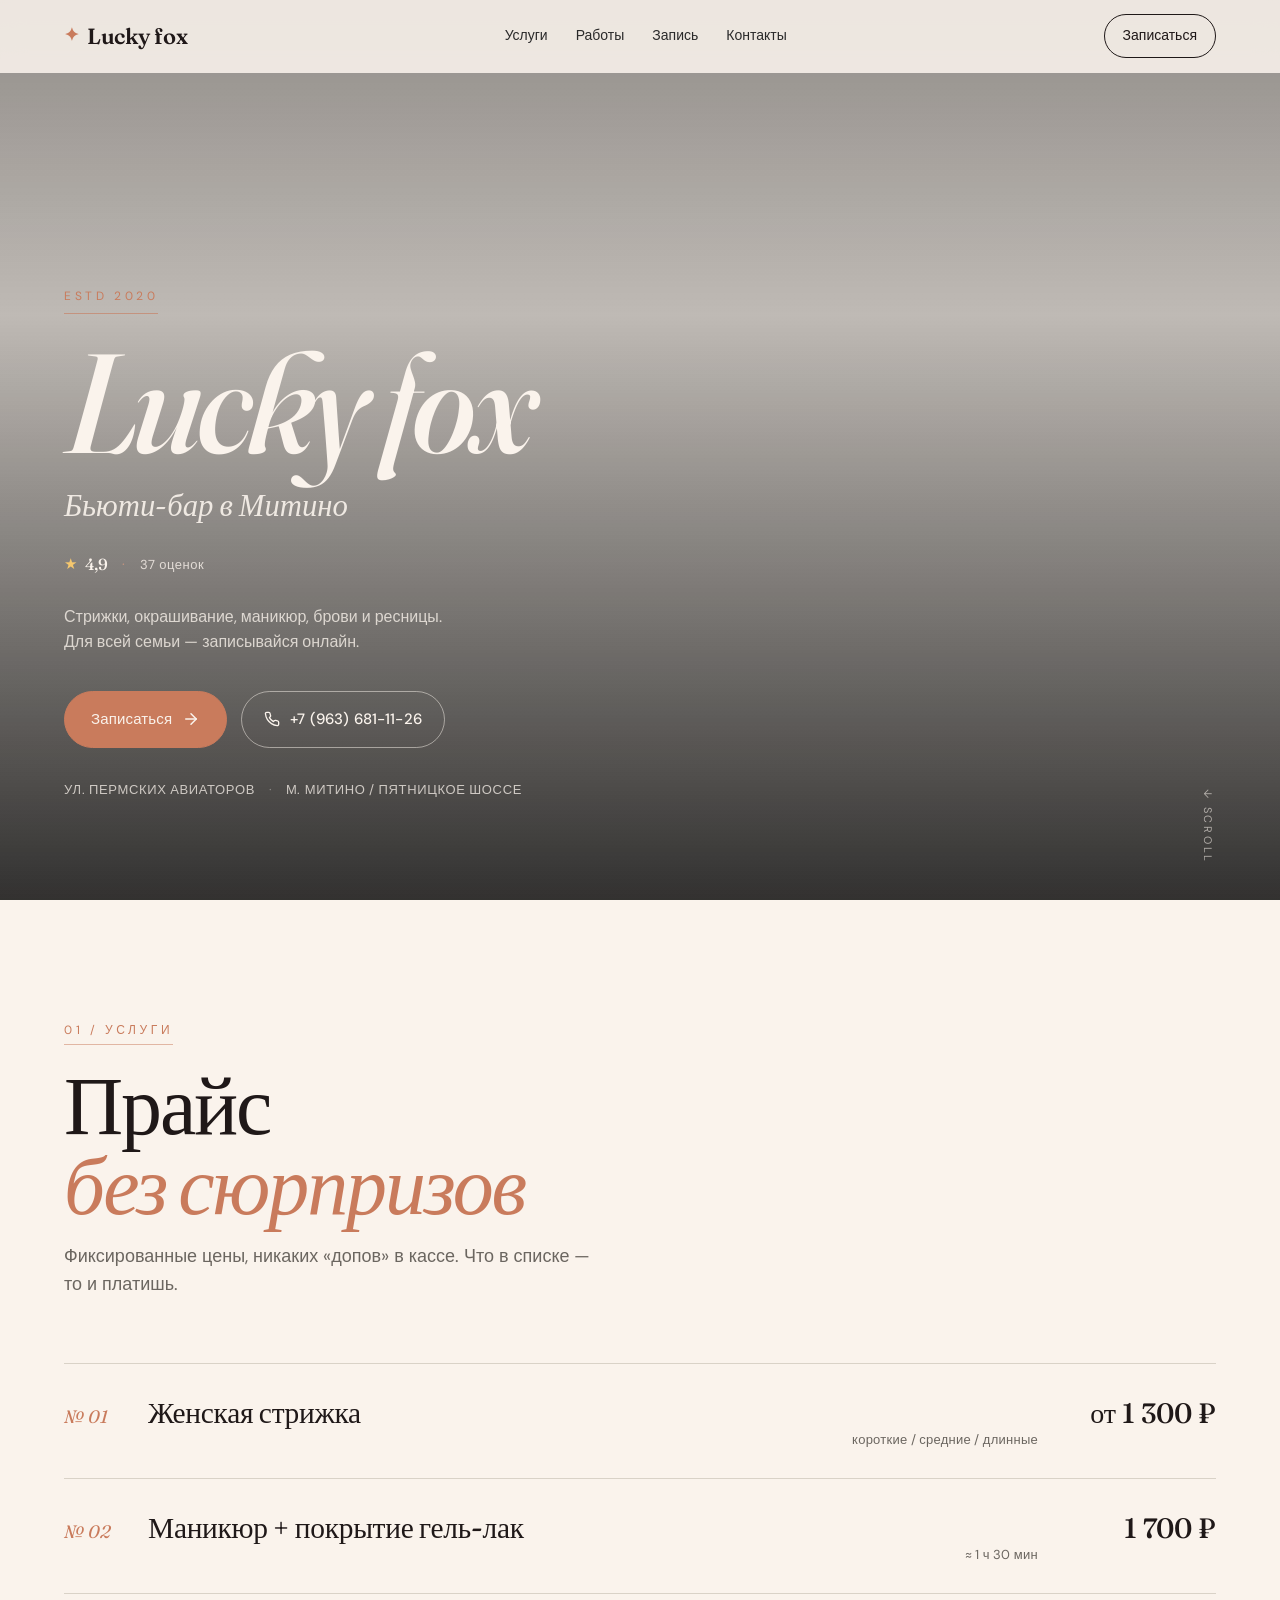
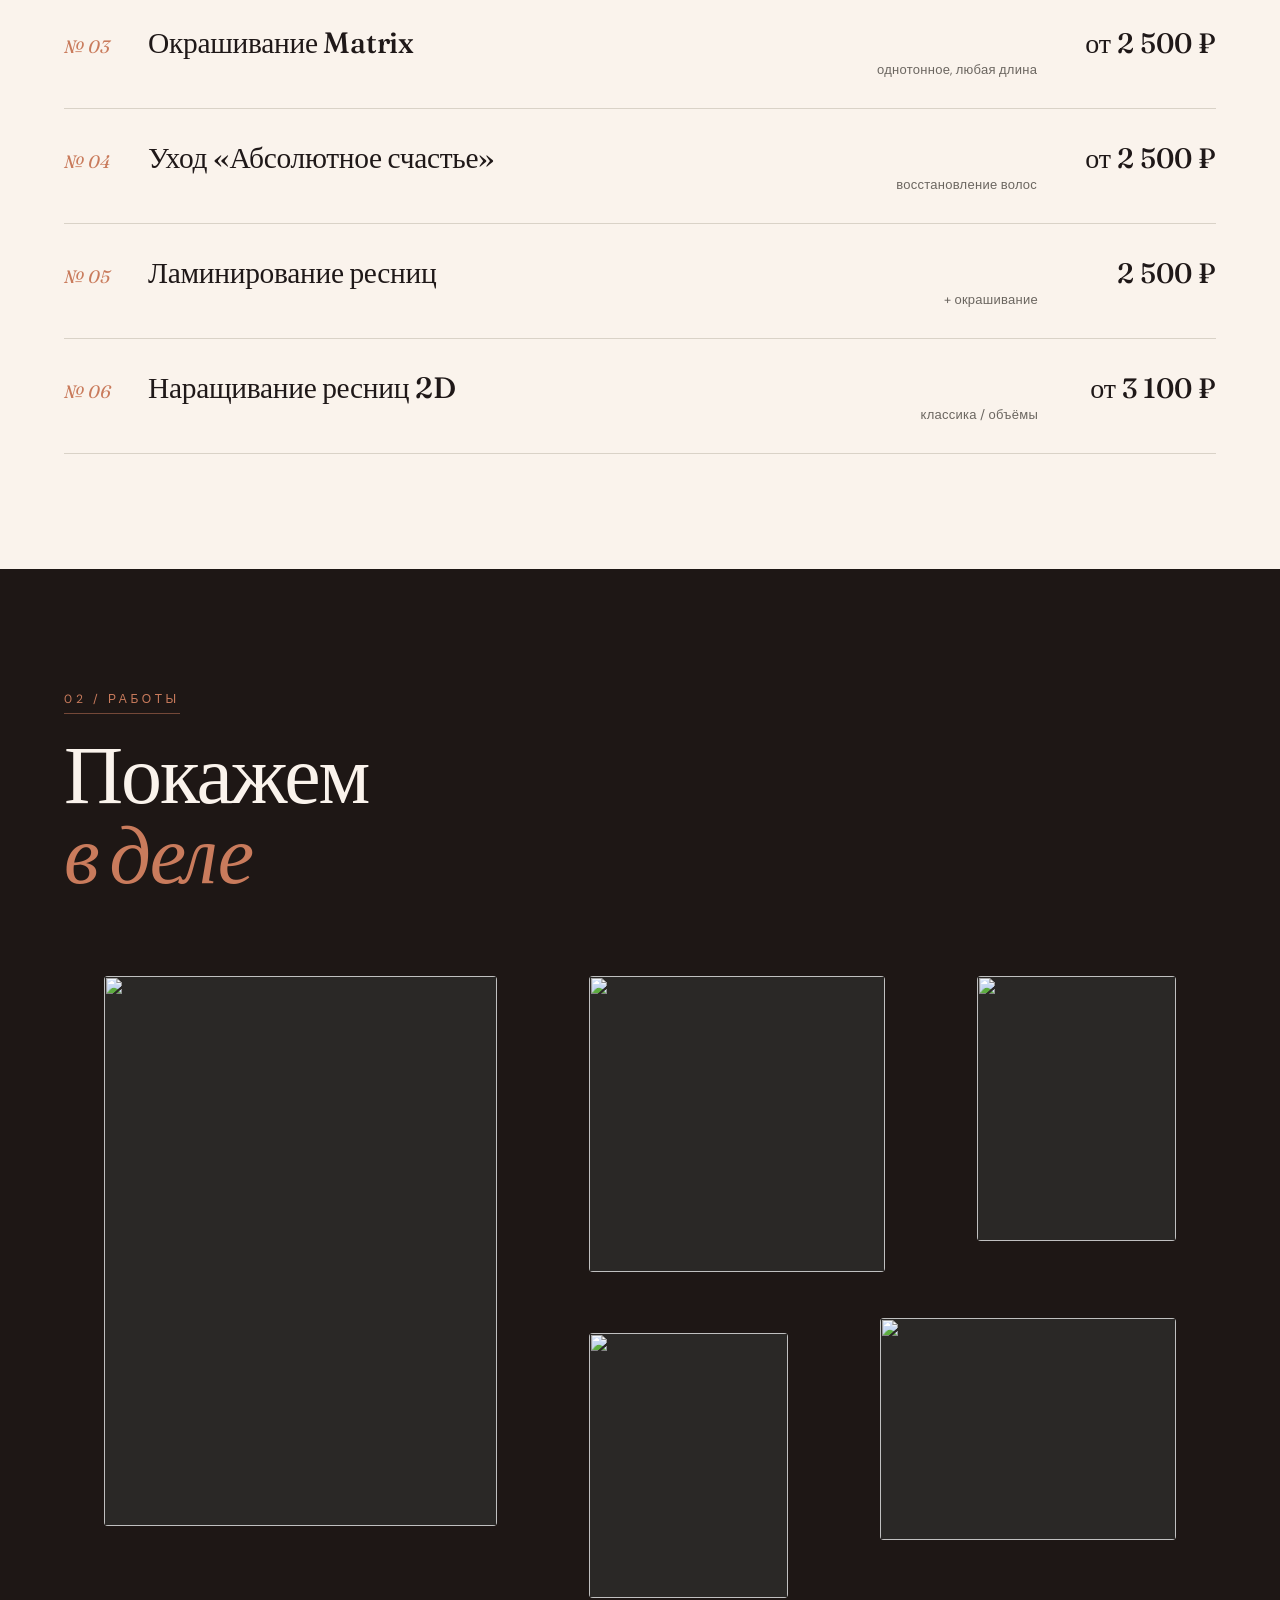
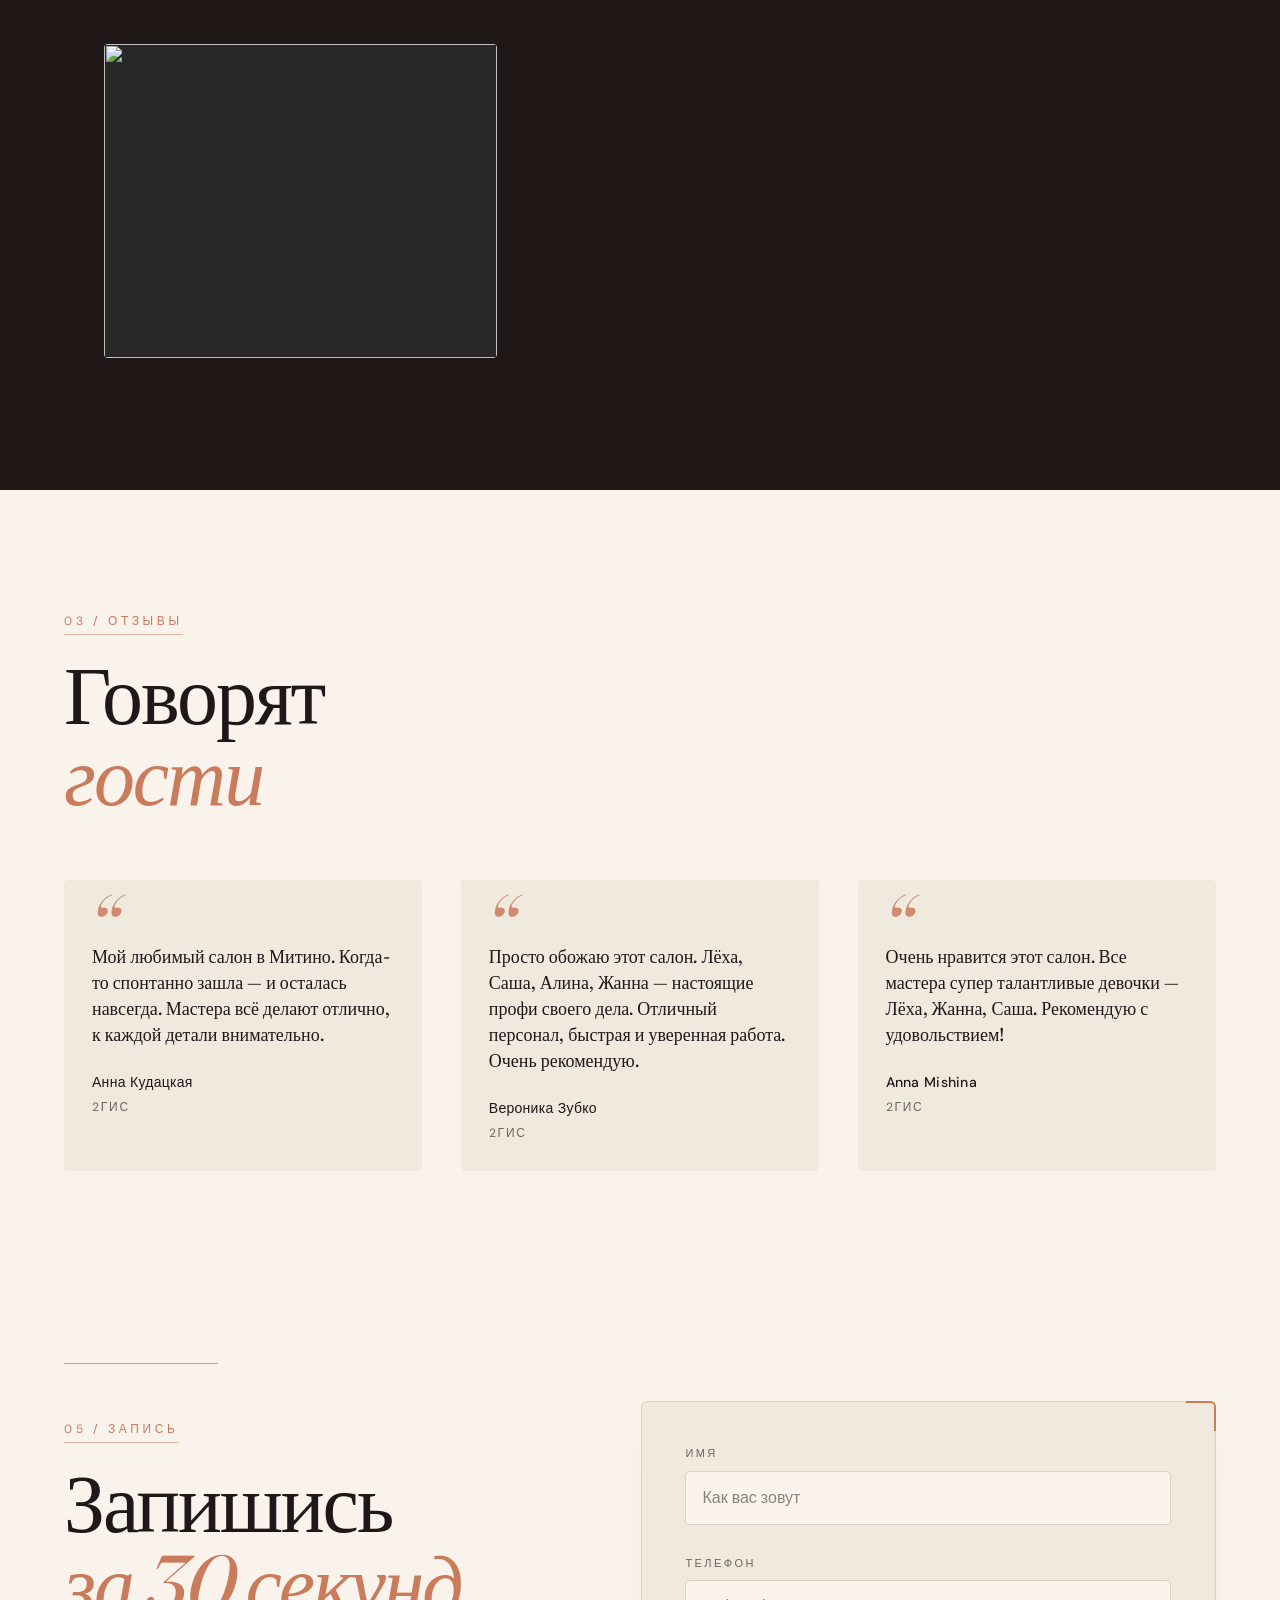
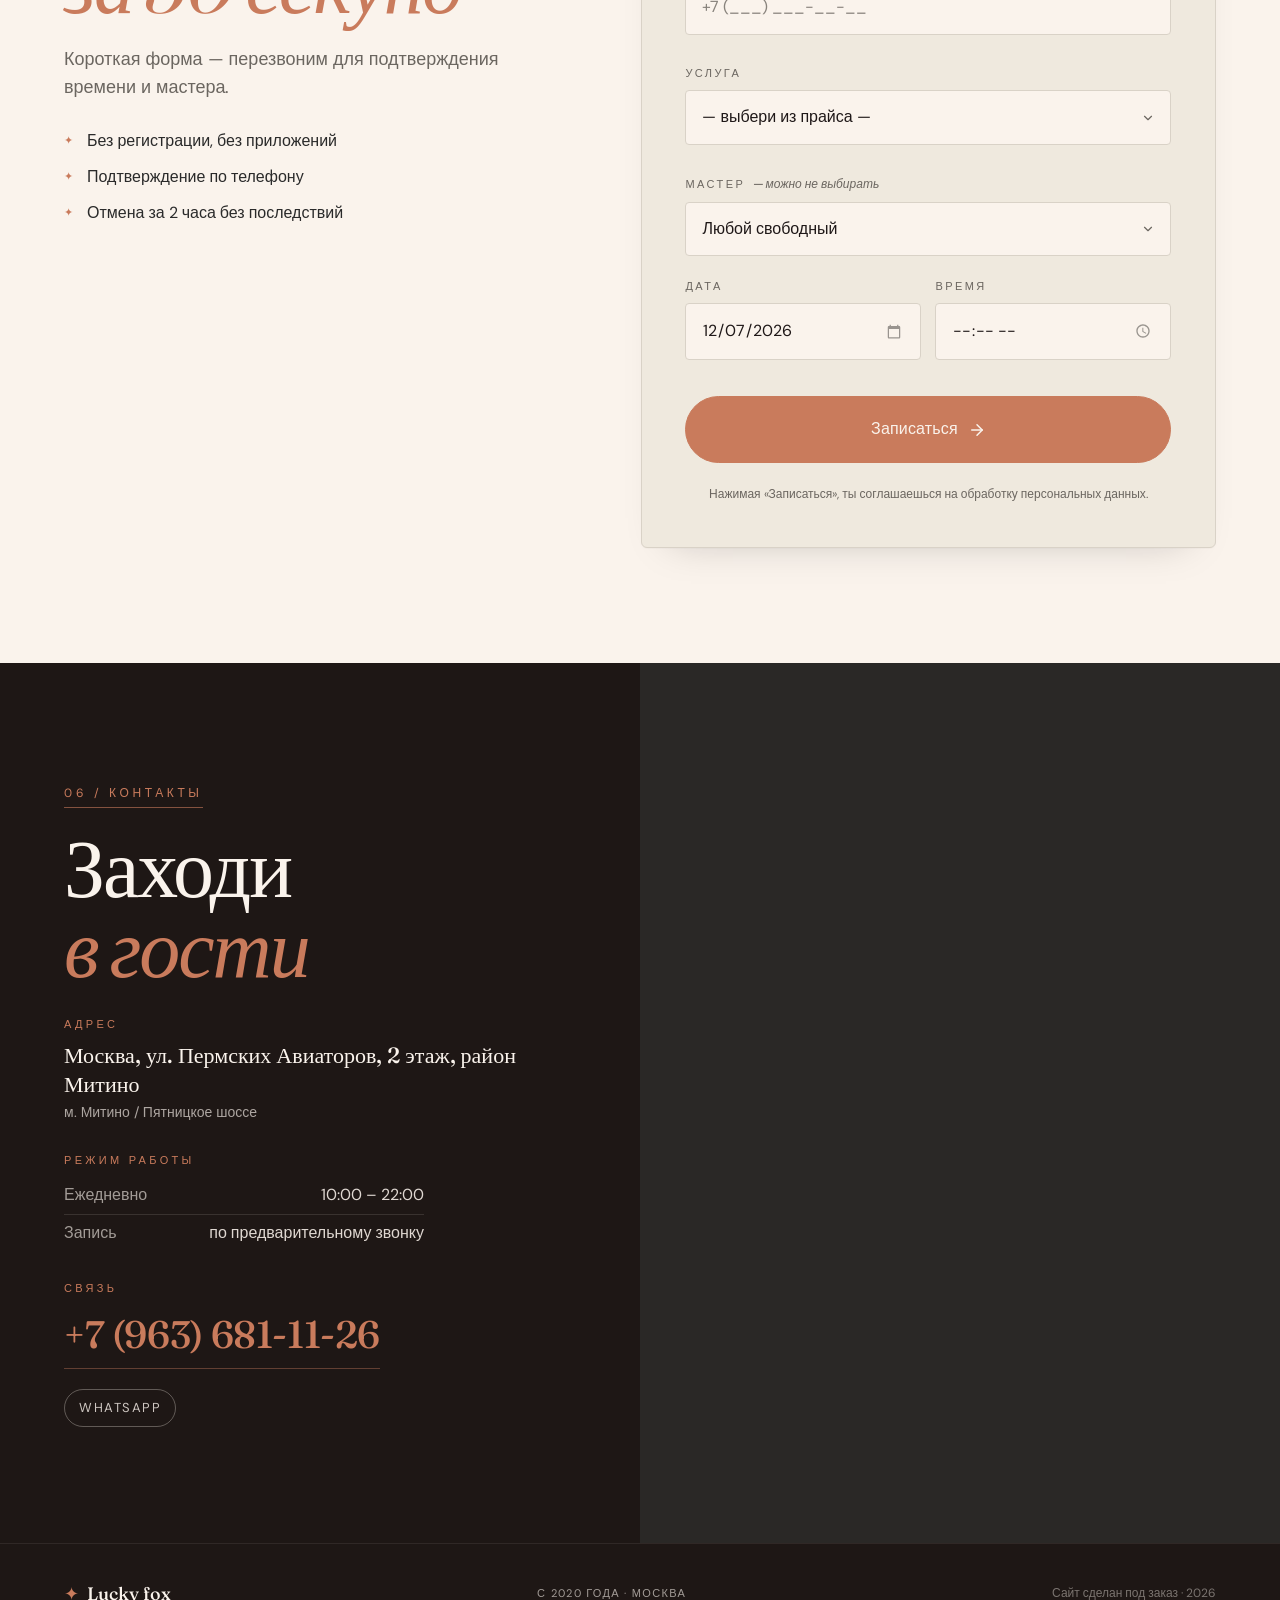
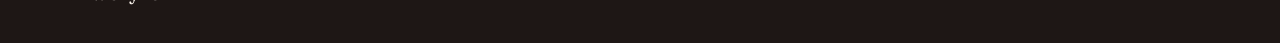
==== index.html @ ecc1c4a0 "Lucky fox: initial landing" ====
<!DOCTYPE html>
<html lang="ru">
<head>
  <meta charset="UTF-8" />
  <meta name="viewport" content="width=device-width, initial-scale=1, viewport-fit=cover" />
  <title data-bind="title">Барбершоп</title>
  <meta name="description" content="" data-bind="meta_description" />

  <link rel="preconnect" href="https://fonts.googleapis.com" />
  <link rel="preconnect" href="https://fonts.gstatic.com" crossorigin />
  <link
    href="https://fonts.googleapis.com/css2?family=Fraunces:opsz,wght@9..144,400;9..144,500;9..144,600;9..144,700&family=DM+Sans:opsz,wght@9..40,400;9..40,500;9..40,600&display=swap"
    rel="stylesheet"
  />
  <link rel="stylesheet" href="style.css" />
</head>
<body>
  <!-- Шапка (мини, прилипает к верху) -->
  <header class="topbar" id="topbar">
    <a class="topbar__brand" href="#top">
      <span class="topbar__mark">✦</span>
      <span data-bind="name">—</span>
    </a>
    <nav class="topbar__nav">
      <a href="#services">Услуги</a>
      <a href="#gallery">Работы</a>
      <a href="#masters">Мастера</a>
      <a href="#booking">Запись</a>
      <a href="#contacts">Контакты</a>
    </nav>
    <a class="topbar__cta" href="#booking">Записаться</a>
  </header>

  <!-- HERO -->
  <section class="hero" id="top">
    <div class="hero__media" data-bind-style="backgroundImage:hero_image_css"></div>
    <div class="hero__veil"></div>
    <div class="hero__inner">
      <div class="hero__est">
        ESTD <span data-bind="est_year">—</span>
      </div>
      <h1 class="hero__title">
        <span class="hero__title-name" data-bind="name">—</span>
      </h1>
      <p class="hero__tagline" data-bind="tagline">—</p>
      <div class="hero__trust" id="hero-trust"><!-- наполняется из config.trust --></div>
      <p class="hero__offer" data-bind="offer">—</p>
      <div class="hero__cta-row">
        <a class="btn btn--solid btn--with-arrow" href="#booking">
          <span>Записаться</span>
          <svg class="btn__arrow" viewBox="0 0 24 24" width="18" height="18" fill="none" stroke="currentColor" stroke-width="2" stroke-linecap="round" stroke-linejoin="round" aria-hidden="true"><line x1="5" y1="12" x2="19" y2="12"/><polyline points="12 5 19 12 12 19"/></svg>
        </a>
        <a class="btn btn--ghost btn--with-icon" data-bind-attr="href:phone_tel">
          <svg viewBox="0 0 24 24" width="16" height="16" fill="none" stroke="currentColor" stroke-width="2" stroke-linecap="round" stroke-linejoin="round" aria-hidden="true"><path d="M22 16.92v3a2 2 0 0 1-2.18 2 19.79 19.79 0 0 1-8.63-3.07 19.5 19.5 0 0 1-6-6 19.79 19.79 0 0 1-3.07-8.67A2 2 0 0 1 4.11 2h3a2 2 0 0 1 2 1.72 12.84 12.84 0 0 0 .7 2.81 2 2 0 0 1-.45 2.11L8.09 9.91a16 16 0 0 0 6 6l1.27-1.27a2 2 0 0 1 2.11-.45 12.84 12.84 0 0 0 2.81.7A2 2 0 0 1 22 16.92z"/></svg>
          <span data-bind="phone">—</span>
        </a>
      </div>
      <div class="hero__address">
        <span data-bind="address_short">—</span>
        <span class="dot">·</span>
        <span data-bind="metro">—</span>
      </div>
    </div>
    <div class="hero__scroll">↓ scroll</div>
  </section>

  <!-- УСЛУГИ -->
  <section class="section section--paper" id="services">
    <div class="section__head">
      <span class="eyebrow">01 / Услуги</span>
      <h2 class="section__title">Прайс<br /><em>без сюрпризов</em></h2>
      <p class="section__lede">
        Фиксированные цены, никаких «допов» в кассе. Что в списке — то и платишь.
      </p>
    </div>
    <ol class="services" id="services-list">
      <!-- наполняется из config.services -->
    </ol>
  </section>

  <!-- ГАЛЕРЕЯ -->
  <section class="section section--dark" id="gallery">
    <div class="section__head section__head--inverse">
      <span class="eyebrow">02 / Работы</span>
      <h2 class="section__title">Покажем<br /><em>в деле</em></h2>
    </div>
    <div class="gallery" id="gallery-grid">
      <!-- наполняется из config.gallery -->
    </div>
  </section>

  <!-- ОТЗЫВЫ -->
  <section class="section section--paper" id="reviews">
    <div class="section__head">
      <span class="eyebrow">03 / Отзывы</span>
      <h2 class="section__title">Говорят<br /><em>гости</em></h2>
    </div>
    <div class="reviews" id="reviews-list">
      <!-- наполняется из config.reviews -->
    </div>
  </section>

  <!-- МАСТЕРА -->
  <section class="section section--paper" id="masters" data-section="masters">
    <div class="section__head">
      <span class="eyebrow">04 / Команда</span>
      <h2 class="section__title">Те, кто<br /><em>работает с тобой</em></h2>
    </div>
    <div class="masters" id="masters-list">
      <!-- наполняется из config.masters -->
    </div>
  </section>

  <!-- ЗАПИСЬ -->
  <section class="section section--paper section--booking" id="booking">
    <div class="booking">
      <div class="booking__head">
        <span class="eyebrow">05 / Запись</span>
        <h2 class="section__title">Запишись<br /><em>за 30 секунд</em></h2>
        <p class="section__lede">
          Короткая форма — перезвоним для подтверждения времени и мастера.
        </p>
        <ul class="booking__points">
          <li><span class="booking__bullet">✦</span> Без регистрации, без приложений</li>
          <li><span class="booking__bullet">✦</span> Подтверждение по телефону</li>
          <li><span class="booking__bullet">✦</span> Отмена за 2 часа без последствий</li>
        </ul>
      </div>

      <form class="booking__form" id="booking-form" novalidate>
        <div class="field">
          <label class="field__label" for="b-name">Имя</label>
          <input class="field__input" id="b-name" name="name" type="text" required minlength="2" autocomplete="given-name" placeholder="Как вас зовут" />
          <div class="field__error" data-error-for="name"></div>
        </div>

        <div class="field">
          <label class="field__label" for="b-phone">Телефон</label>
          <input class="field__input" id="b-phone" name="phone" type="tel" required inputmode="tel" autocomplete="tel" placeholder="+7 (___) ___-__-__" />
          <div class="field__error" data-error-for="phone"></div>
        </div>

        <div class="field">
          <label class="field__label" for="b-service">Услуга</label>
          <div class="field__select-wrap">
            <select class="field__input field__select" id="b-service" name="service" required>
              <option value="">— выбери из прайса —</option>
            </select>
            <svg class="field__select-caret" viewBox="0 0 24 24" width="14" height="14" fill="none" stroke="currentColor" stroke-width="2" stroke-linecap="round" stroke-linejoin="round" aria-hidden="true"><polyline points="6 9 12 15 18 9"/></svg>
          </div>
          <div class="field__error" data-error-for="service"></div>
        </div>

        <div class="field">
          <label class="field__label" for="b-master">
            Мастер <span class="field__opt">— можно не выбирать</span>
          </label>
          <div class="field__select-wrap">
            <select class="field__input field__select" id="b-master" name="master">
              <option value="">Любой свободный</option>
            </select>
            <svg class="field__select-caret" viewBox="0 0 24 24" width="14" height="14" fill="none" stroke="currentColor" stroke-width="2" stroke-linecap="round" stroke-linejoin="round" aria-hidden="true"><polyline points="6 9 12 15 18 9"/></svg>
          </div>
        </div>

        <div class="field-row">
          <div class="field">
            <label class="field__label" for="b-date">Дата</label>
            <input class="field__input" id="b-date" name="date" type="date" required />
            <div class="field__error" data-error-for="date"></div>
          </div>
          <div class="field">
            <label class="field__label" for="b-time">Время</label>
            <input class="field__input" id="b-time" name="time" type="time" required step="900" />
            <div class="field__error" data-error-for="time"></div>
          </div>
        </div>

        <button class="btn btn--solid btn--book btn--with-arrow" type="submit" id="booking-submit">
          <span class="btn__label">Записаться</span>
          <svg class="btn__arrow" viewBox="0 0 24 24" width="18" height="18" fill="none" stroke="currentColor" stroke-width="2" stroke-linecap="round" stroke-linejoin="round" aria-hidden="true"><line x1="5" y1="12" x2="19" y2="12"/><polyline points="12 5 19 12 12 19"/></svg>
          <svg class="btn__spinner" viewBox="0 0 24 24" width="20" height="20" fill="none" stroke="currentColor" stroke-width="2" stroke-linecap="round" aria-hidden="true"><circle cx="12" cy="12" r="9" stroke-opacity=".25"/><path d="M21 12a9 9 0 0 0-9-9"/></svg>
        </button>

        <p class="booking__legal">
          Нажимая «Записаться», ты соглашаешься на обработку персональных данных.
        </p>
      </form>

      <!-- Success state — показывается вместо формы после успешной отправки -->
      <div class="booking__success" id="booking-success" hidden>
        <span class="booking__success-mark">✦</span>
        <h3 class="booking__success-title">Заявка<br /><em>принята</em></h3>
        <p class="booking__success-lede">
          Мы свяжемся с тобой в течение часа, чтобы подтвердить время и мастера.
        </p>
        <div class="booking__success-actions">
          <a class="btn btn--ghost-dark btn--with-icon" data-bind-attr="href:phone_tel">
            <svg viewBox="0 0 24 24" width="16" height="16" fill="none" stroke="currentColor" stroke-width="2" stroke-linecap="round" stroke-linejoin="round" aria-hidden="true"><path d="M22 16.92v3a2 2 0 0 1-2.18 2 19.79 19.79 0 0 1-8.63-3.07 19.5 19.5 0 0 1-6-6 19.79 19.79 0 0 1-3.07-8.67A2 2 0 0 1 4.11 2h3a2 2 0 0 1 2 1.72 12.84 12.84 0 0 0 .7 2.81 2 2 0 0 1-.45 2.11L8.09 9.91a16 16 0 0 0 6 6l1.27-1.27a2 2 0 0 1 2.11-.45 12.84 12.84 0 0 0 2.81.7A2 2 0 0 1 22 16.92z"/></svg>
            <span>Позвонить сейчас</span>
          </a>
          <button class="booking__again" id="booking-again" type="button">или записаться ещё раз</button>
        </div>
      </div>
    </div>
  </section>

  <!-- КОНТАКТЫ -->
  <section class="section section--dark section--contacts" id="contacts">
    <div class="contacts">
      <div class="contacts__col contacts__col--info">
        <span class="eyebrow eyebrow--inverse">06 / Контакты</span>
        <h2 class="section__title section__title--inverse">
          Заходи<br /><em>в гости</em>
        </h2>

        <div class="contacts__block">
          <div class="contacts__label">Адрес</div>
          <div class="contacts__value" data-bind="address">—</div>
          <div class="contacts__sub" data-bind="metro">—</div>
        </div>

        <div class="contacts__block">
          <div class="contacts__label">Режим работы</div>
          <ul class="hours" id="hours-list">
            <!-- наполняется из config.hours -->
          </ul>
        </div>

        <div class="contacts__block">
          <div class="contacts__label">Связь</div>
          <a class="contacts__phone" data-bind-attr="href:phone_tel">
            <span data-bind="phone">—</span>
          </a>
          <div class="contacts__socials" id="contacts-socials">
            <!-- наполняется из config.* -->
          </div>
        </div>
      </div>

      <div class="contacts__col contacts__col--map">
        <div class="map" id="map">
          <!-- iframe вставляется через script.js, если задан config.map_embed_src -->
        </div>
      </div>
    </div>
  </section>

  <!-- ФУТЕР -->
  <footer class="footer">
    <div class="footer__brand">
      <span class="footer__mark">✦</span>
      <span data-bind="name">—</span>
    </div>
    <div class="footer__est">
      С <span data-bind="est_year">—</span> года · Москва
    </div>
    <div class="footer__signature">
      Сайт сделан под заказ · <span class="footer__year" id="footer-year"></span>
    </div>
  </footer>

  <!-- Плавающая кнопка записи для мобилы -->
  <a class="fab" href="#booking" aria-label="Записаться">
    <svg viewBox="0 0 24 24" width="20" height="20" fill="none" stroke="currentColor" stroke-width="2" stroke-linecap="round" stroke-linejoin="round" aria-hidden="true">
      <rect x="3" y="4" width="18" height="18" rx="2" ry="2"/>
      <line x1="16" y1="2" x2="16" y2="6"/>
      <line x1="8" y1="2" x2="8" y2="6"/>
      <line x1="3" y1="10" x2="21" y2="10"/>
      <polyline points="9 16 11 18 15 14"/>
    </svg>
    <span class="fab__label">Записаться</span>
  </a>

  <script src="config.js"></script>
  <script src="script.js"></script>
</body>
</html>
---- style.css ----
/* ============================================================
   ТОПОР · Барбершоп — Editorial Minimalism
   Шрифты: Fraunces (display, variable serif) + DM Sans (body)
   Все настраиваемые значения — в :root и инжектятся из config.js
   ============================================================ */

:root {
  /* Цвета (переопределяются из config.js через JS) */
  --accent: #B8835A;
  --accent-dark: #8E5F3E;
  --ink: #0F0F0F;
  --ink-soft: #2A2A2A;
  --muted: #6B6660;
  --line: #D9D2C7;
  --paper: #F5F1EB;
  --paper-soft: #EFE9DE;
  --paper-dark: #1A1A1A;
  --paper-dark-soft: #2A2826;

  /* Типографика */
  --display: "Fraunces", "Times New Roman", serif;
  --body: "DM Sans", -apple-system, BlinkMacSystemFont, "Segoe UI", sans-serif;

  /* Ритм */
  --section-px: clamp(20px, 5vw, 96px);
  --section-py: clamp(64px, 9vw, 140px);
  --max-w: 1320px;
}

* { box-sizing: border-box; }
html { scroll-behavior: smooth; }
body {
  margin: 0;
  font-family: var(--body);
  font-size: 17px;
  line-height: 1.55;
  color: var(--ink);
  background: var(--paper);
  -webkit-font-smoothing: antialiased;
  text-rendering: optimizeLegibility;
}
img { max-width: 100%; display: block; }
a { color: inherit; text-decoration: none; }
button { font: inherit; cursor: pointer; }

/* ===== TOPBAR ===== */
.topbar {
  position: fixed; top: 0; left: 0; right: 0; z-index: 50;
  display: flex; align-items: center; justify-content: space-between;
  padding: 14px var(--section-px);
  background: color-mix(in srgb, var(--paper) 88%, transparent);
  backdrop-filter: blur(12px);
  -webkit-backdrop-filter: blur(12px);
  border-bottom: 1px solid transparent;
  transition: border-color .2s, padding .2s;
}
.topbar.is-scrolled { border-bottom-color: var(--line); padding-top: 10px; padding-bottom: 10px; }
.topbar__brand {
  display: inline-flex; align-items: center; gap: 8px;
  font-family: var(--display); font-weight: 600; font-size: 22px;
  letter-spacing: -.01em;
}
.topbar__mark { color: var(--accent); font-size: 18px; transform: translateY(-1px); }
.topbar__nav { display: flex; gap: 28px; font-size: 14px; }
.topbar__nav a {
  position: relative; padding: 6px 0;
  color: var(--ink-soft); transition: color .15s;
}
.topbar__nav a:hover { color: var(--accent); }
.topbar__cta {
  padding: 10px 18px;
  border: 1px solid var(--ink);
  border-radius: 999px;
  font-size: 14px; font-weight: 500;
  transition: background .15s, color .15s;
}
.topbar__cta:hover { background: var(--ink); color: var(--paper); }

@media (max-width: 820px) {
  .topbar { padding: 10px 16px; }
  .topbar__nav { display: none; }
  .topbar__brand { font-size: 18px; }
  .topbar__cta { padding: 8px 14px; font-size: 13px; }
}

/* ===== HERO ===== */
.hero {
  position: relative; min-height: 100vh;
  display: flex; align-items: flex-end;
  padding: 120px var(--section-px) clamp(60px, 8vw, 100px);
  color: var(--paper); overflow: hidden;
}
.hero__media {
  position: absolute; inset: 0;
  background-size: cover; background-position: center;
  transform: scale(1.05);
  animation: heroZoom 18s ease-out forwards;
}
@keyframes heroZoom { to { transform: scale(1); } }
.hero__veil {
  position: absolute; inset: 0;
  background: linear-gradient(
    180deg,
    rgba(15,15,15,.45) 0%,
    rgba(15,15,15,.25) 35%,
    rgba(15,15,15,.85) 100%
  );
}
.hero__inner {
  position: relative;
  max-width: 880px;
  width: 100%;
}
.hero__est {
  display: inline-block;
  font-size: 12px; letter-spacing: .3em; text-transform: uppercase;
  color: var(--accent);
  padding-bottom: 8px;
  border-bottom: 1px solid color-mix(in srgb, var(--accent) 60%, transparent);
  margin-bottom: 24px;
  animation: fadeUp .8s .1s both;
}
.hero__title {
  font-family: var(--display);
  font-weight: 500;
  font-size: clamp(56px, 11vw, 168px);
  line-height: .92;
  letter-spacing: -.035em;
  margin: 0 0 18px;
  animation: fadeUp .9s .25s both;
}
.hero__title-name { font-style: italic; }
.hero__tagline {
  font-family: var(--display);
  font-size: clamp(22px, 2.4vw, 32px);
  font-weight: 400;
  font-style: italic;
  margin: 0 0 28px;
  line-height: 1.25;
  max-width: 660px;
  color: color-mix(in srgb, var(--paper) 90%, transparent);
  animation: fadeUp .9s .4s both;
}
.hero__trust {
  display: flex; flex-wrap: wrap; align-items: center;
  gap: 14px;
  margin: 0 0 28px;
  font-size: 13px;
  letter-spacing: .04em;
  color: color-mix(in srgb, var(--paper) 80%, transparent);
  animation: fadeUp .9s .5s both;
}
.hero__trust:empty { display: none; }
.hero__trust-rating {
  display: inline-flex; align-items: center; gap: 7px;
  color: var(--paper);
}
.hero__trust-star { color: #F5C76E; font-size: 15px; line-height: 1; }
.hero__trust-rating strong {
  font-family: var(--display); font-weight: 500;
  font-size: 16px; letter-spacing: -.01em;
}
.hero__trust-sep {
  color: color-mix(in srgb, var(--accent) 75%, var(--paper));
  font-size: 14px;
  opacity: .8;
  user-select: none;
}
.hero__trust-award {
  display: inline-flex; align-items: center; gap: 6px;
  font-style: italic;
  color: color-mix(in srgb, var(--accent) 80%, var(--paper));
}
.hero__trust-award::before {
  content: "✦";
  color: var(--accent);
  font-size: 10px;
  font-style: normal;
}
.hero__offer {
  font-size: 16px;
  max-width: 540px;
  margin: 0 0 36px;
  white-space: pre-line;
  color: color-mix(in srgb, var(--paper) 78%, transparent);
  animation: fadeUp .9s .55s both;
}
.hero__cta-row {
  display: flex; flex-wrap: wrap; gap: 14px;
  margin-bottom: 32px;
  animation: fadeUp .9s .7s both;
}
.hero__address {
  font-size: 13px;
  letter-spacing: .05em;
  text-transform: uppercase;
  color: color-mix(in srgb, var(--paper) 75%, transparent);
  animation: fadeUp .9s .85s both;
}
.hero__address .dot { margin: 0 10px; opacity: .5; }
.hero__scroll {
  position: absolute;
  right: var(--section-px); bottom: clamp(20px, 4vw, 36px);
  font-size: 11px; letter-spacing: .25em; text-transform: uppercase;
  color: color-mix(in srgb, var(--paper) 60%, transparent);
  writing-mode: vertical-rl;
  animation: fadeUp 1s 1s both, bounce 2.6s 2s ease-in-out infinite;
}
@keyframes fadeUp { from { opacity: 0; transform: translateY(24px); } to { opacity: 1; transform: none; } }
@keyframes bounce { 0%, 100% { transform: translateY(0); } 50% { transform: translateY(8px); } }

@media (max-width: 600px) {
  .hero { min-height: 94vh; padding-bottom: 80px; }
  .hero__scroll { display: none; }
  .hero__address { font-size: 12px; }
  .hero__cta-row { width: 100%; }
}

/* ===== BUTTONS ===== */
.btn {
  display: inline-flex; align-items: center; gap: 10px;
  padding: 16px 26px;
  border-radius: 999px;
  font-size: 15px; font-weight: 500;
  letter-spacing: .01em;
  transition: transform .15s, background .15s, color .15s, border-color .15s;
}
.btn:active { transform: translateY(1px); }
.btn--solid {
  background: var(--accent); color: var(--paper);
  border: 1px solid var(--accent);
}
.btn--solid:hover { background: var(--accent-dark); border-color: var(--accent-dark); }
.btn--solid .btn__phone {
  font-family: var(--display); font-weight: 500; font-size: 16px;
  opacity: .85;
}
.btn--ghost {
  background: transparent; color: var(--paper);
  border: 1px solid color-mix(in srgb, var(--paper) 50%, transparent);
}
.btn--ghost:hover {
  border-color: var(--paper);
  background: color-mix(in srgb, var(--paper) 10%, transparent);
}
.btn--ghost-dark {
  background: transparent; color: var(--ink);
  border: 1px solid var(--ink);
}
.btn--ghost-dark:hover { background: var(--ink); color: var(--paper); }
.btn--with-arrow .btn__arrow { transition: transform .25s cubic-bezier(.5,.05,.2,1); }
.btn--with-arrow:hover .btn__arrow { transform: translateX(4px); }
.btn--with-icon { padding: 14px 22px; }
.btn--book {
  padding: 20px 32px;
  font-size: 16px;
  width: 100%;
  justify-content: center;
}
.btn--book .btn__spinner { display: none; animation: spin 1s linear infinite; }
.btn--book.is-loading { pointer-events: none; opacity: .85; }
.btn--book.is-loading .btn__label,
.btn--book.is-loading .btn__arrow { display: none; }
.btn--book.is-loading .btn__spinner { display: inline-block; }
@keyframes spin { to { transform: rotate(360deg); } }

/* ===== SECTIONS ===== */
.section {
  padding: var(--section-py) var(--section-px);
  position: relative;
}
.section--paper { background: var(--paper); color: var(--ink); }
.section--dark { background: var(--paper-dark); color: var(--paper); }
.section__head { max-width: var(--max-w); margin: 0 auto clamp(40px, 5vw, 72px); }
.section__head--inverse { color: var(--paper); }
.eyebrow {
  display: inline-block;
  font-size: 12px; letter-spacing: .3em; text-transform: uppercase;
  color: var(--accent); margin-bottom: 20px;
  padding-bottom: 4px;
  border-bottom: 1px solid color-mix(in srgb, var(--accent) 50%, transparent);
}
.eyebrow--inverse { color: var(--accent); border-bottom-color: color-mix(in srgb, var(--accent) 60%, transparent); }
.section__title {
  font-family: var(--display);
  font-weight: 500;
  font-size: clamp(42px, 6.4vw, 96px);
  line-height: .98;
  letter-spacing: -.025em;
  margin: 0 0 18px;
  max-width: 900px;
}
.section__title em { font-style: italic; color: var(--accent); font-weight: 400; }
.section__title--inverse em { color: var(--accent); }
.section__lede {
  font-size: 18px;
  max-width: 540px;
  color: var(--muted);
  margin: 0;
}

/* ===== SERVICES ===== */
.services {
  list-style: none; padding: 0; margin: 0 auto;
  max-width: var(--max-w);
  border-top: 1px solid var(--line);
}
.services__item {
  display: grid;
  grid-template-columns: 60px 1fr auto auto;
  gap: 24px;
  align-items: baseline;
  padding: 28px 0;
  border-bottom: 1px solid var(--line);
  transition: padding .25s, background .25s;
}
.services__item:hover { padding-left: 12px; padding-right: 12px; background: var(--paper-soft); }
.services__num {
  font-family: var(--display);
  font-style: italic;
  font-size: 18px;
  color: var(--accent);
}
.services__title {
  font-family: var(--display);
  font-size: clamp(22px, 2.3vw, 30px);
  font-weight: 500;
  letter-spacing: -.01em;
  line-height: 1.15;
}
.services__note {
  font-size: 13px;
  color: var(--muted);
  letter-spacing: .02em;
  text-align: right;
}
.services__price {
  font-family: var(--display);
  font-size: clamp(20px, 2.2vw, 28px);
  font-weight: 500;
  color: var(--ink);
  white-space: nowrap;
  min-width: 130px;
  text-align: right;
}

@media (max-width: 700px) {
  .services__item {
    grid-template-columns: 32px 1fr;
    gap: 12px;
    padding: 22px 0;
  }
  .services__item:hover { padding-left: 0; padding-right: 0; background: transparent; }
  .services__title { font-size: 19px; grid-column: 2; }
  .services__num { font-size: 14px; align-self: start; padding-top: 4px; }
  .services__price { grid-column: 2; text-align: left; font-size: 18px; min-width: 0; margin-top: 4px; }
  .services__note { grid-column: 2; text-align: left; }
}

/* ===== GALLERY ===== */
.gallery {
  max-width: var(--max-w); margin: 0 auto;
  display: grid;
  grid-template-columns: repeat(12, 1fr);
  gap: 12px;
  align-items: start;
}
.gallery__item {
  position: relative;
  overflow: hidden;
  border-radius: 4px;
  background: var(--paper-dark-soft);
  aspect-ratio: 4 / 5;
}
/* Асимметричный паттерн для первых 6: */
.gallery__item:nth-child(1) { grid-column: span 5; grid-row: span 2; aspect-ratio: 5 / 7; }
.gallery__item:nth-child(2) { grid-column: span 4; aspect-ratio: 1 / 1; }
.gallery__item:nth-child(3) { grid-column: span 3; aspect-ratio: 3 / 4; }
.gallery__item:nth-child(4) { grid-column: span 3; aspect-ratio: 3 / 4; margin-top: 32px; }
.gallery__item:nth-child(5) { grid-column: span 4; aspect-ratio: 4 / 3; }
.gallery__item:nth-child(6) { grid-column: span 5; aspect-ratio: 5 / 4; }
.gallery__item:nth-child(n+7) { grid-column: span 4; }
.gallery__img {
  width: 100%; height: 100%;
  object-fit: cover;
  transition: transform .8s cubic-bezier(.16,.84,.44,1);
  filter: saturate(.92);
}
.gallery__item:hover .gallery__img { transform: scale(1.04); }
@media (max-width: 820px) {
  .gallery { grid-template-columns: repeat(2, 1fr); gap: 8px; }
  .gallery__item,
  .gallery__item:nth-child(1),
  .gallery__item:nth-child(2),
  .gallery__item:nth-child(3),
  .gallery__item:nth-child(4),
  .gallery__item:nth-child(5),
  .gallery__item:nth-child(6),
  .gallery__item:nth-child(n+7) { grid-column: span 1; grid-row: auto; aspect-ratio: 4 / 5; margin-top: 0; }
  .gallery__item:nth-child(1) { grid-column: 1 / -1; aspect-ratio: 5 / 4; }
}

/* ===== REVIEWS ===== */
.reviews {
  max-width: var(--max-w); margin: 0 auto;
  display: grid;
  grid-template-columns: repeat(3, 1fr);
  gap: clamp(20px, 3vw, 48px);
}
.review {
  position: relative;
  padding: 32px 28px 28px;
  background: var(--paper-soft);
  border-radius: 4px;
}
.review__mark {
  font-family: var(--display);
  font-style: italic;
  font-size: 92px;
  color: var(--accent);
  line-height: .5;
  position: absolute;
  top: 28px; left: 22px;
  opacity: .85;
}
.review__text {
  font-family: var(--display);
  font-size: 18px;
  font-weight: 400;
  line-height: 1.45;
  color: var(--ink);
  margin: 32px 0 24px;
  position: relative;
}
.review__author {
  font-size: 14px;
  font-weight: 500;
  letter-spacing: .02em;
}
.review__source {
  font-size: 12px;
  letter-spacing: .15em;
  text-transform: uppercase;
  color: var(--muted);
  margin-top: 4px;
}
@media (max-width: 820px) { .reviews { grid-template-columns: 1fr; } }

/* ===== MASTERS ===== */
.masters {
  max-width: var(--max-w); margin: 0 auto;
  display: grid;
  grid-template-columns: repeat(3, 1fr);
  gap: clamp(20px, 3vw, 56px);
}
.master__photo-wrap {
  aspect-ratio: 3 / 4;
  overflow: hidden;
  margin-bottom: 18px;
  background: var(--paper-soft);
  border-radius: 4px;
}
.master__photo {
  width: 100%; height: 100%; object-fit: cover;
  filter: grayscale(.15) saturate(.95);
  transition: transform .8s cubic-bezier(.16,.84,.44,1), filter .4s;
}
.master:hover .master__photo { transform: scale(1.03); filter: grayscale(0) saturate(1); }
.master__name {
  font-family: var(--display);
  font-size: 24px; font-weight: 500;
  letter-spacing: -.01em;
  margin: 0 0 4px;
}
.master__role {
  font-size: 13px;
  letter-spacing: .12em;
  text-transform: uppercase;
  color: var(--muted);
}
@media (max-width: 820px) { .masters { grid-template-columns: repeat(2, 1fr); } }
@media (max-width: 480px) { .masters { grid-template-columns: 1fr; } }

/* ===== CONTACTS ===== */
.section--contacts { padding: 0; }
.contacts {
  display: grid;
  grid-template-columns: 1fr 1fr;
  min-height: 640px;
}
.contacts__col--info {
  padding: var(--section-py) var(--section-px);
}
.contacts__col--map {
  background: var(--paper-dark-soft);
  position: relative;
  min-height: 480px;
}
.contacts__block { margin-top: 28px; }
.contacts__label {
  font-size: 11px; letter-spacing: .3em; text-transform: uppercase;
  color: var(--accent); margin-bottom: 8px;
}
.contacts__value {
  font-family: var(--display);
  font-size: 22px; font-weight: 500;
  line-height: 1.3;
  color: var(--paper);
}
.contacts__sub { font-size: 14px; color: color-mix(in srgb, var(--paper) 65%, transparent); margin-top: 4px; }
.contacts__phone {
  display: inline-block;
  font-family: var(--display);
  font-size: clamp(28px, 3vw, 40px);
  font-weight: 500;
  color: var(--accent);
  letter-spacing: -.01em;
  border-bottom: 1px solid color-mix(in srgb, var(--accent) 40%, transparent);
  padding-bottom: 4px;
  transition: color .15s, border-color .15s;
}
.contacts__phone:hover { color: var(--paper); border-color: var(--paper); }
.contacts__socials { display: flex; gap: 16px; margin-top: 20px; }
.contacts__socials a {
  font-size: 13px;
  letter-spacing: .12em;
  text-transform: uppercase;
  color: color-mix(in srgb, var(--paper) 80%, transparent);
  padding: 8px 14px;
  border: 1px solid color-mix(in srgb, var(--paper) 30%, transparent);
  border-radius: 999px;
  transition: border-color .15s, color .15s;
}
.contacts__socials a:hover { color: var(--paper); border-color: var(--paper); }
.hours { list-style: none; padding: 0; margin: 0; }
.hours li {
  display: flex; justify-content: space-between;
  padding: 6px 0;
  font-size: 16px;
  color: color-mix(in srgb, var(--paper) 88%, transparent);
  border-bottom: 1px solid color-mix(in srgb, var(--paper) 12%, transparent);
  max-width: 360px;
}
.hours li:last-child { border-bottom: none; }
.hours span:first-child { color: color-mix(in srgb, var(--paper) 60%, transparent); }

.map { width: 100%; height: 100%; min-height: 480px; }
.map iframe { width: 100%; height: 100%; border: 0; display: block; }

@media (max-width: 900px) {
  .contacts { grid-template-columns: 1fr; }
  .contacts__col--map { min-height: 340px; order: 2; }
  .map { min-height: 340px; }
}

/* ===== FOOTER ===== */
.footer {
  padding: 36px var(--section-px);
  background: var(--paper-dark);
  color: color-mix(in srgb, var(--paper) 60%, transparent);
  display: flex; flex-wrap: wrap; align-items: center; justify-content: space-between;
  gap: 16px;
  font-size: 13px;
  border-top: 1px solid color-mix(in srgb, var(--paper) 8%, transparent);
}
.footer__brand {
  font-family: var(--display);
  font-size: 18px; font-weight: 500;
  color: var(--paper);
  display: inline-flex; gap: 8px;
}
.footer__mark { color: var(--accent); }
.footer__est { letter-spacing: .12em; text-transform: uppercase; font-size: 11px; }
.footer__signature { font-size: 12px; opacity: .7; }

/* ============================================================
   ===== SECTION: BOOKING (форма записи) ======================
   ============================================================ */
.section--booking { background: var(--paper); position: relative; }
.section--booking::before {
  /* Тонкая декоративная линия сверху, отделяющая от мастеров */
  content: "";
  display: block;
  height: 1px;
  width: clamp(80px, 12vw, 160px);
  background: var(--accent);
  position: absolute;
  top: clamp(40px, 6vw, 80px);
  left: var(--section-px);
  opacity: .7;
}

.booking {
  max-width: var(--max-w);
  margin: 0 auto;
  display: grid;
  grid-template-columns: 1fr 1.15fr;
  gap: clamp(40px, 6vw, 96px);
  align-items: start;
  position: relative;
}

.booking__head { padding-top: clamp(8px, 1vw, 16px); }
.booking__head .eyebrow { margin-bottom: 20px; }
.booking__head .section__title { margin-bottom: 22px; }
.booking__head .section__lede { margin-bottom: 28px; }

.booking__points {
  list-style: none; padding: 0; margin: 0;
  display: flex; flex-direction: column;
  gap: 14px;
}
.booking__points li {
  display: flex; align-items: baseline;
  gap: 14px;
  font-size: 16px;
  color: var(--ink-soft);
  line-height: 1.4;
}
.booking__bullet {
  color: var(--accent);
  font-size: 11px;
  transform: translateY(-2px);
}

/* ===== Карточка формы ===== */
.booking__form {
  background: var(--paper-soft);
  border: 1px solid var(--line);
  border-radius: 6px;
  padding: clamp(28px, 3.4vw, 48px);
  display: flex; flex-direction: column;
  gap: 22px;
  position: relative;
  box-shadow: 0 1px 0 rgba(0,0,0,.02), 0 20px 40px -30px rgba(15,15,15,.25);
}
.booking__form[hidden], .booking__success[hidden] { display: none !important; }
/* декоративный «угол» в верхнем правом — едва заметный editorial-штрих */
.booking__form::before {
  content: "";
  position: absolute;
  top: -1px; right: -1px;
  width: 28px; height: 28px;
  border-top: 2px solid var(--accent);
  border-right: 2px solid var(--accent);
  border-top-right-radius: 6px;
  pointer-events: none;
}

/* ===== Поля ===== */
.field { display: flex; flex-direction: column; gap: 8px; }
.field__label {
  font-size: 11px;
  letter-spacing: .22em;
  text-transform: uppercase;
  color: var(--muted);
  font-weight: 500;
}
.field__opt {
  text-transform: none;
  letter-spacing: 0;
  font-style: italic;
  color: var(--muted);
  font-size: 12px;
  margin-left: 2px;
}
.field__input {
  font: inherit;
  font-family: var(--body);
  font-size: 16px;
  color: var(--ink);
  background: var(--paper);
  border: 1px solid var(--line);
  border-radius: 4px;
  padding: 14px 16px;
  width: 100%;
  outline: none;
  transition: border-color .15s, background .15s, box-shadow .15s;
  -webkit-appearance: none;
  appearance: none;
}
.field__input::placeholder { color: color-mix(in srgb, var(--muted) 80%, transparent); }
.field__input:hover { border-color: color-mix(in srgb, var(--accent) 50%, var(--line)); }
.field__input:focus {
  border-color: var(--accent);
  background: var(--paper);
  box-shadow: 0 0 0 3px color-mix(in srgb, var(--accent) 18%, transparent);
}
.field--invalid .field__input { border-color: #B84A4A; background: #FBF3F3; }
.field--invalid .field__input:focus { box-shadow: 0 0 0 3px rgba(184,74,74,.15); }
.field__error {
  font-size: 12px;
  color: #B84A4A;
  letter-spacing: .01em;
  min-height: 0;
  opacity: 0;
  transition: opacity .15s;
}
.field--invalid .field__error { opacity: 1; }

/* select wrapper с кастомной стрелкой */
.field__select-wrap { position: relative; }
.field__select {
  padding-right: 42px;
  cursor: pointer;
  background: var(--paper);
}
.field__select-caret {
  position: absolute;
  right: 16px; top: 50%;
  transform: translateY(-50%);
  pointer-events: none;
  color: var(--muted);
}

/* Дата/время — две колонки */
.field-row {
  display: grid;
  grid-template-columns: 1fr 1fr;
  gap: 14px;
}
/* native date/time picker — иконка контрастнее */
input[type="date"]::-webkit-calendar-picker-indicator,
input[type="time"]::-webkit-calendar-picker-indicator {
  opacity: .55;
  cursor: pointer;
  filter: invert(28%) sepia(8%) saturate(280%) hue-rotate(2deg);
}
input[type="date"]:hover::-webkit-calendar-picker-indicator,
input[type="time"]:hover::-webkit-calendar-picker-indicator { opacity: 1; }

/* CTA подача — pulse-эффект на десктопе, привлекает внимание без агрессии */
.btn--book {
  margin-top: 6px;
  position: relative;
}
.btn--book::after {
  content: "";
  position: absolute;
  inset: 0;
  border-radius: 999px;
  border: 2px solid var(--accent);
  opacity: 0;
  animation: btnPulse 3.2s ease-out 1s infinite;
  pointer-events: none;
}
@keyframes btnPulse {
  0%   { opacity: .55; transform: scale(1); }
  70%  { opacity: 0;   transform: scale(1.08); }
  100% { opacity: 0;   transform: scale(1.08); }
}
.btn--book.is-loading::after,
.btn--book:hover::after { display: none; }

.booking__legal {
  font-size: 12px;
  color: var(--muted);
  margin: 0;
  text-align: center;
  line-height: 1.5;
}

/* ===== Success state ===== */
.booking__success {
  background: var(--paper-soft);
  border: 1px solid var(--line);
  border-radius: 6px;
  padding: clamp(48px, 6vw, 84px) clamp(28px, 4vw, 56px);
  text-align: center;
  position: relative;
  animation: successIn .6s cubic-bezier(.16,.84,.44,1);
}
.booking__success::before {
  content: "";
  position: absolute;
  top: -1px; right: -1px;
  width: 40px; height: 40px;
  border-top: 2px solid var(--accent);
  border-right: 2px solid var(--accent);
  border-top-right-radius: 6px;
}
@keyframes successIn { from { opacity: 0; transform: translateY(8px); } to { opacity: 1; transform: none; } }
.booking__success-mark {
  display: inline-block;
  font-size: 32px;
  color: var(--accent);
  margin-bottom: 18px;
  animation: markIn .8s .2s both cubic-bezier(.16,.84,.44,1);
}
@keyframes markIn { from { opacity: 0; transform: scale(.5) rotate(-12deg); } to { opacity: 1; transform: none; } }
.booking__success-title {
  font-family: var(--display);
  font-weight: 500;
  font-size: clamp(36px, 5vw, 64px);
  line-height: 1;
  letter-spacing: -.025em;
  margin: 0 0 16px;
  color: var(--ink);
}
.booking__success-title em { font-style: italic; color: var(--accent); font-weight: 400; }
.booking__success-lede {
  font-size: 17px;
  color: var(--ink-soft);
  max-width: 460px;
  margin: 0 auto 32px;
  line-height: 1.55;
}
.booking__success-actions {
  display: flex; flex-direction: column;
  align-items: center; gap: 14px;
}
.booking__again {
  background: none; border: 0;
  color: var(--muted);
  font-size: 13px;
  font-style: italic;
  text-decoration: underline;
  text-underline-offset: 3px;
  text-decoration-thickness: 1px;
  cursor: pointer;
  padding: 4px 8px;
}
.booking__again:hover { color: var(--ink); }

/* ===== Mobile layout ===== */
@media (max-width: 900px) {
  .booking { grid-template-columns: 1fr; gap: 36px; }
  .booking__head .section__title { font-size: clamp(40px, 9vw, 64px); }
  .field-row { grid-template-columns: 1fr 1fr; gap: 10px; }
  .booking__form { padding: 24px; }
  .field__input { font-size: 16px; padding: 13px 14px; } /* 16px чтобы iOS не зумил */
}
@media (max-width: 420px) {
  .field-row { grid-template-columns: 1fr; }
}

/* ===== FAB (плавающая кнопка записи) ===== */
.fab {
  position: fixed; right: 16px; bottom: 16px;
  z-index: 60;
  display: none;
  align-items: center; gap: 10px;
  padding: 14px 18px;
  background: var(--accent);
  color: var(--paper);
  border-radius: 999px;
  box-shadow: 0 10px 30px rgba(184, 131, 90, .35), 0 4px 10px rgba(0,0,0,.15);
  font-family: var(--display);
  font-weight: 500;
  font-size: 15px;
  transition: transform .15s, background .15s;
  padding-bottom: max(14px, env(safe-area-inset-bottom));
}
.fab:active { transform: scale(.97); background: var(--accent-dark); }
@media (max-width: 900px) {
  .fab { display: inline-flex; }
}
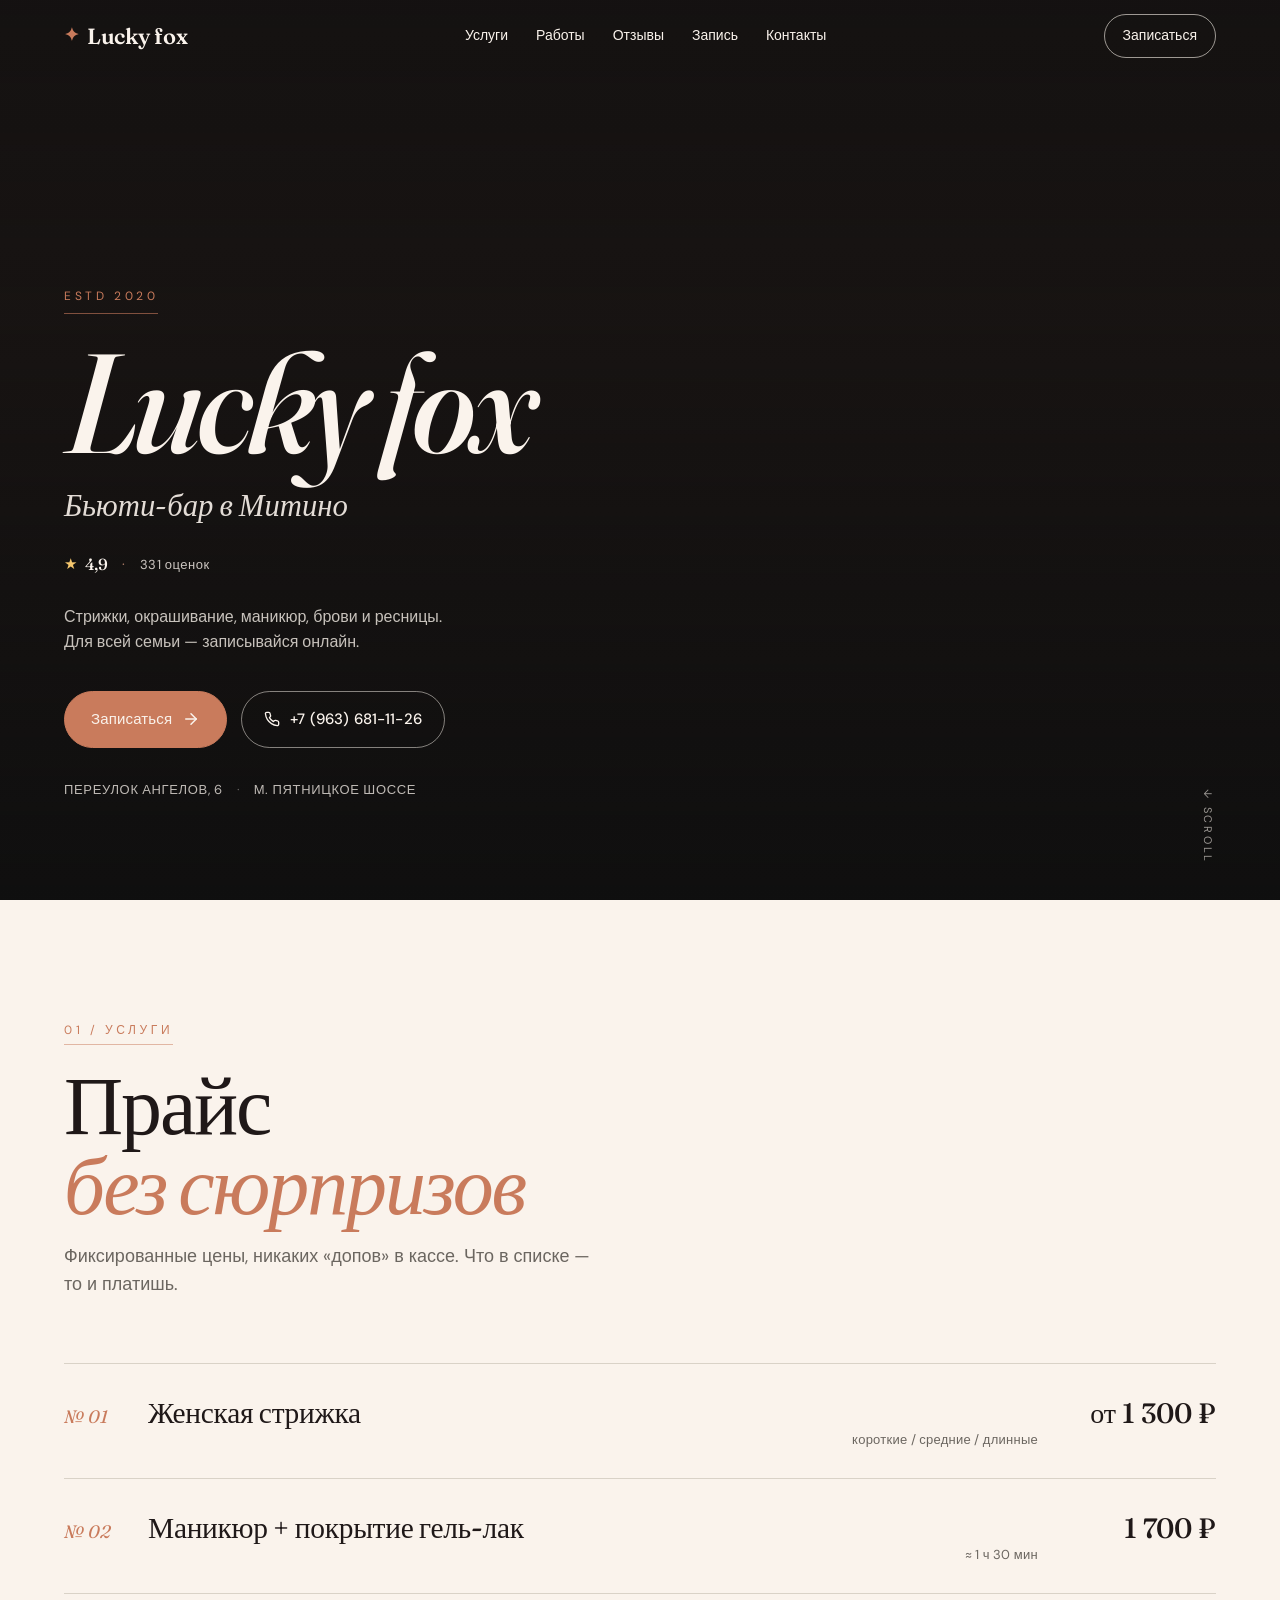
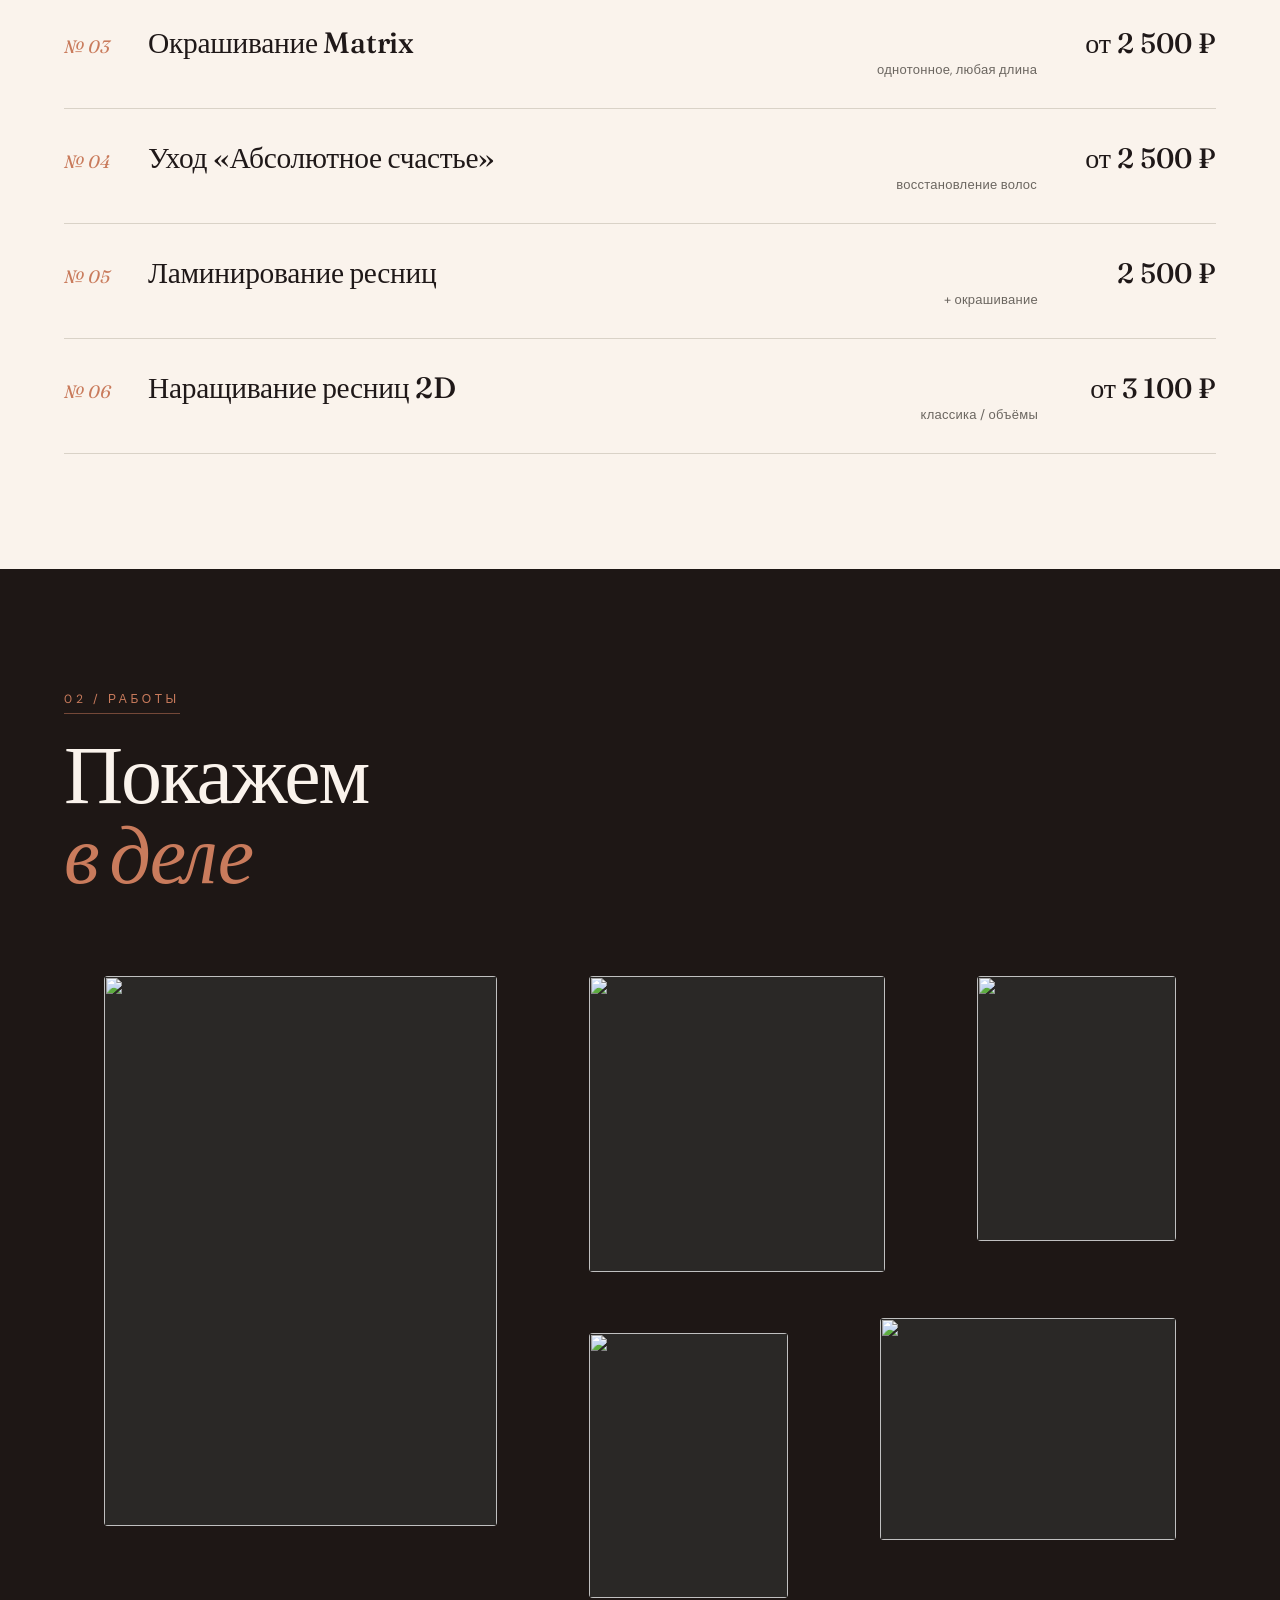
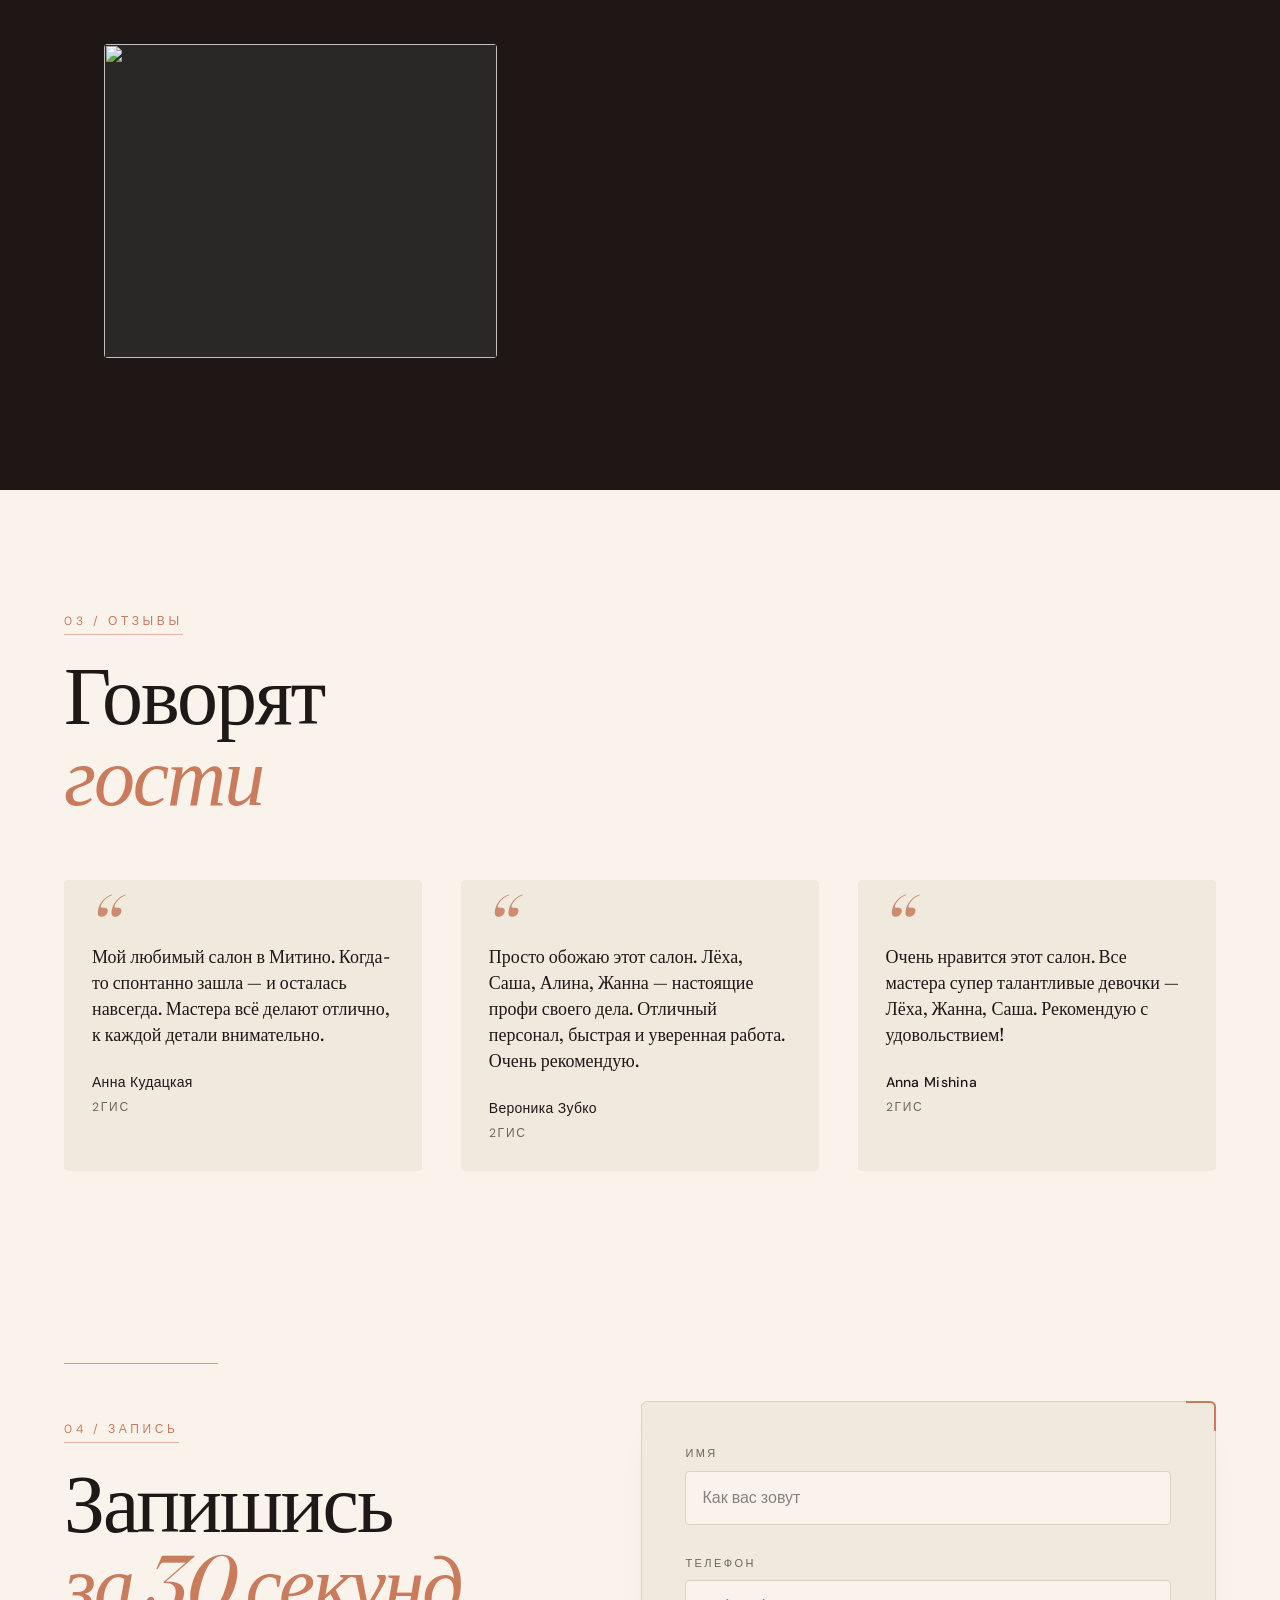
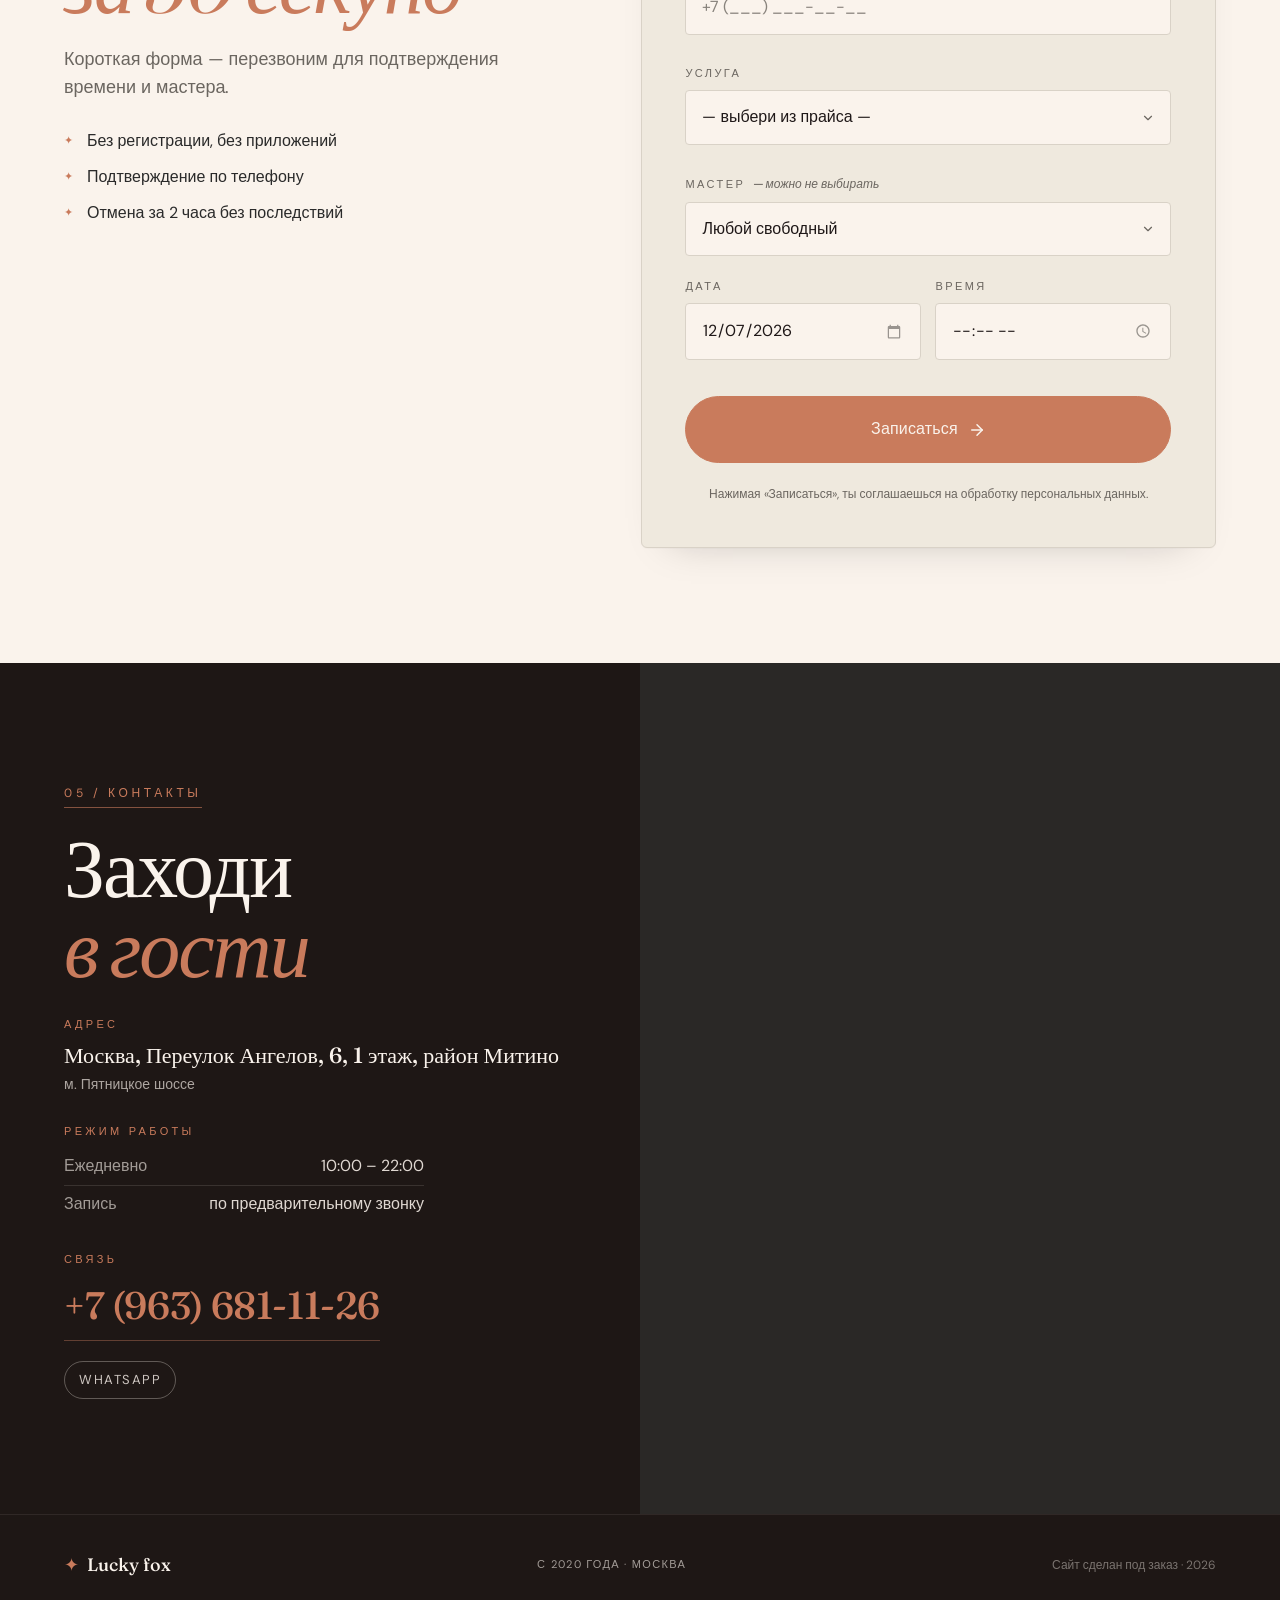
==== commit a0dffb59: "UX polish: dark body bg (iOS safe-area), transparent topbar over hero, stronger hero veil, font fall" ====
--- a/index.html
+++ b/index.html
@@ -5,6 +5,7 @@
   <meta name="viewport" content="width=device-width, initial-scale=1, viewport-fit=cover" />
   <title data-bind="title">Барбершоп</title>
   <meta name="description" content="" data-bind="meta_description" />
+  <meta name="theme-color" content="#1E1715" />
 
   <link rel="preconnect" href="https://fonts.googleapis.com" />
   <link rel="preconnect" href="https://fonts.gstatic.com" crossorigin />
@@ -24,6 +25,7 @@
     <nav class="topbar__nav">
       <a href="#services">Услуги</a>
       <a href="#gallery">Работы</a>
+      <a href="#reviews">Отзывы</a>
       <a href="#masters">Мастера</a>
       <a href="#booking">Запись</a>
       <a href="#contacts">Контакты</a>
--- a/style.css
+++ b/style.css
@@ -17,8 +17,8 @@
   --paper-dark: #1A1A1A;
   --paper-dark-soft: #2A2826;
 
-  /* Типографика */
-  --display: "Fraunces", "Times New Roman", serif;
+  /* Типографика — расширенный fallback, если Fraunces не загрузится (например, на iOS) */
+  --display: "Fraunces", "Iowan Old Style", "Cormorant Garamond", "Hoefler Text", "Georgia", "Times New Roman", serif;
   --body: "DM Sans", -apple-system, BlinkMacSystemFont, "Segoe UI", sans-serif;
 
   /* Ритм */
@@ -35,7 +35,8 @@
   font-size: 17px;
   line-height: 1.55;
   color: var(--ink);
-  background: var(--paper);
+  /* Тёмный фон под всем сайтом — чтобы iOS safe-area сверху/снизу не была белой */
+  background: var(--paper-dark);
   -webkit-font-smoothing: antialiased;
   text-rendering: optimizeLegibility;
 }
@@ -46,15 +47,33 @@
 /* ===== TOPBAR ===== */
 .topbar {
   position: fixed; top: 0; left: 0; right: 0; z-index: 50;
+  padding-top: max(14px, env(safe-area-inset-top));
+  padding-bottom: 14px;
+  padding-left: var(--section-px); padding-right: var(--section-px);
   display: flex; align-items: center; justify-content: space-between;
-  padding: 14px var(--section-px);
-  background: color-mix(in srgb, var(--paper) 88%, transparent);
+  /* Прозрачный над hero — фон появляется только при скролле */
+  background: transparent;
+  border-bottom: 1px solid transparent;
+  transition: background .25s, border-color .2s, padding .2s, backdrop-filter .25s;
+}
+.topbar.is-scrolled {
+  background: color-mix(in srgb, var(--paper) 92%, transparent);
   backdrop-filter: blur(12px);
   -webkit-backdrop-filter: blur(12px);
-  border-bottom: 1px solid transparent;
-  transition: border-color .2s, padding .2s;
-}
-.topbar.is-scrolled { border-bottom-color: var(--line); padding-top: 10px; padding-bottom: 10px; }
+  border-bottom-color: var(--line);
+  padding-top: max(10px, env(safe-area-inset-top));
+  padding-bottom: 10px;
+}
+/* Над hero (когда topbar прозрачный) текст белый, чтобы читался на фото */
+.topbar:not(.is-scrolled) .topbar__brand,
+.topbar:not(.is-scrolled) .topbar__nav a { color: var(--paper); }
+.topbar:not(.is-scrolled) .topbar__cta {
+  color: var(--paper);
+  border-color: color-mix(in srgb, var(--paper) 60%, transparent);
+}
+.topbar:not(.is-scrolled) .topbar__cta:hover {
+  background: var(--paper); color: var(--ink); border-color: var(--paper);
+}
 .topbar__brand {
   display: inline-flex; align-items: center; gap: 8px;
   font-family: var(--display); font-weight: 600; font-size: 22px;
@@ -101,9 +120,9 @@
   position: absolute; inset: 0;
   background: linear-gradient(
     180deg,
-    rgba(15,15,15,.45) 0%,
-    rgba(15,15,15,.25) 35%,
-    rgba(15,15,15,.85) 100%
+    rgba(15,15,15,.62) 0%,
+    rgba(15,15,15,.42) 35%,
+    rgba(15,15,15,.95) 100%
   );
 }
 .hero__inner {
@@ -388,16 +407,16 @@
 }
 .gallery__item:hover .gallery__img { transform: scale(1.04); }
 @media (max-width: 820px) {
-  .gallery { grid-template-columns: repeat(2, 1fr); gap: 8px; }
+  .gallery { grid-template-columns: repeat(2, 1fr); gap: 10px; }
   .gallery__item,
-  .gallery__item:nth-child(1),
-  .gallery__item:nth-child(2),
-  .gallery__item:nth-child(3),
-  .gallery__item:nth-child(4),
-  .gallery__item:nth-child(5),
-  .gallery__item:nth-child(6),
-  .gallery__item:nth-child(n+7) { grid-column: span 1; grid-row: auto; aspect-ratio: 4 / 5; margin-top: 0; }
+  .gallery__item:nth-child(n+7) { grid-column: span 1; grid-row: auto; margin-top: 0; aspect-ratio: 4 / 5; }
+  /* Намеренный «масонри-ритм» — разные пропорции и небольшие сдвиги, чтобы плитка не была линейкой */
   .gallery__item:nth-child(1) { grid-column: 1 / -1; aspect-ratio: 5 / 4; }
+  .gallery__item:nth-child(2) { aspect-ratio: 3 / 4; }
+  .gallery__item:nth-child(3) { aspect-ratio: 1 / 1; margin-top: 24px; }
+  .gallery__item:nth-child(4) { aspect-ratio: 5 / 6; }
+  .gallery__item:nth-child(5) { aspect-ratio: 4 / 5; margin-top: 18px; }
+  .gallery__item:nth-child(6) { aspect-ratio: 3 / 4; }
 }
 
 /* ===== REVIEWS ===== */
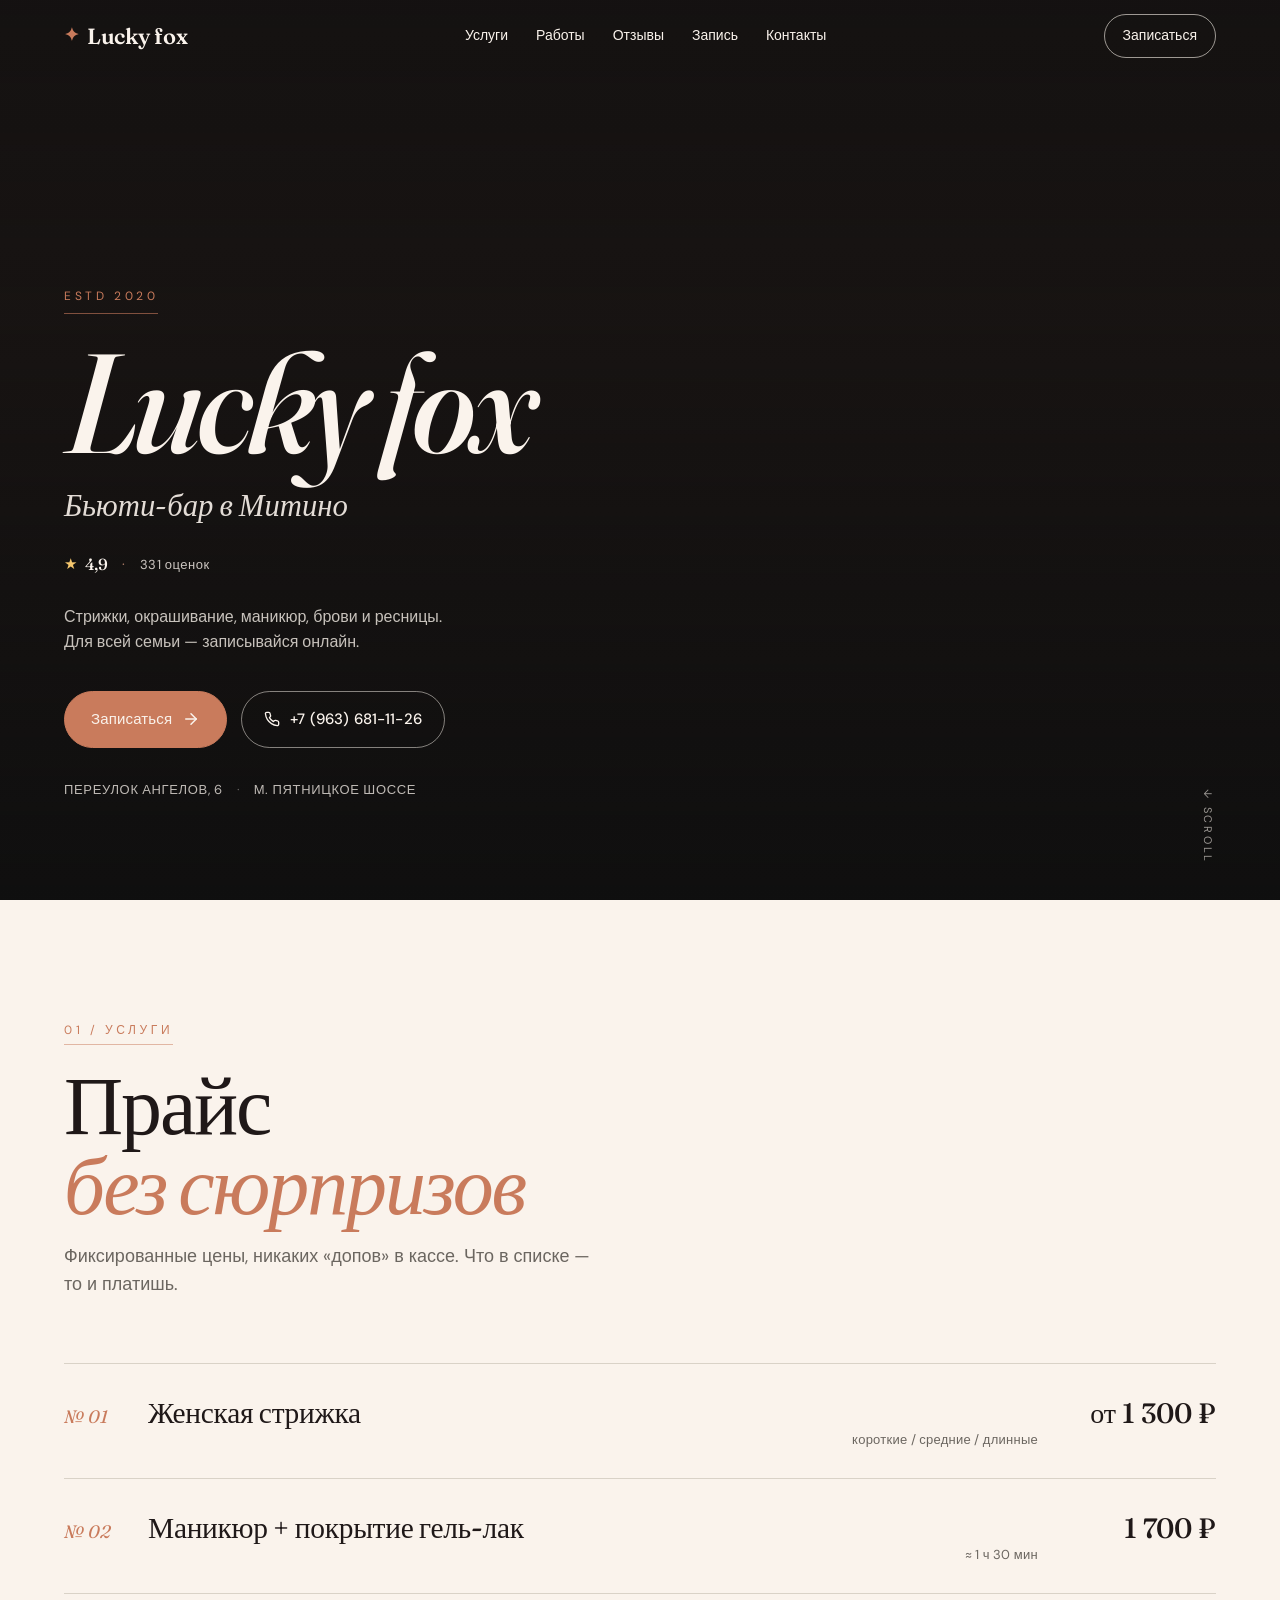
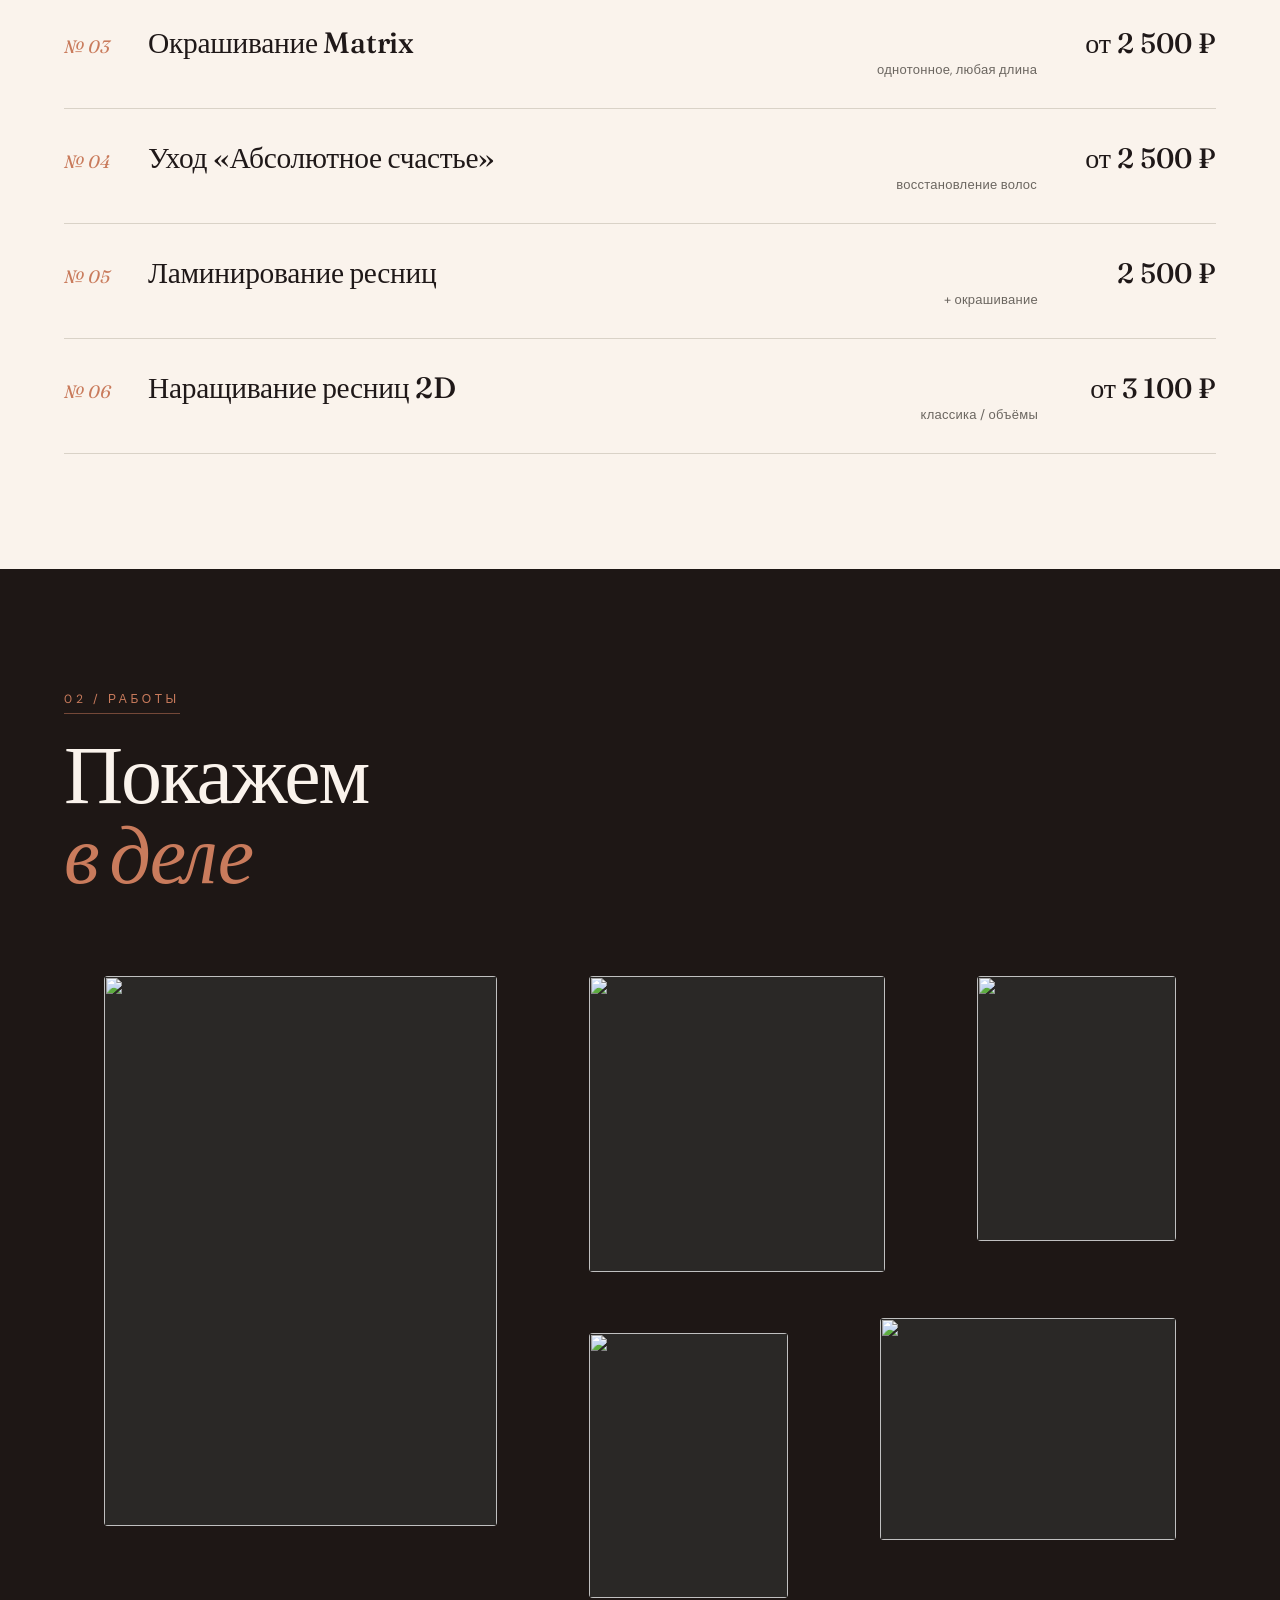
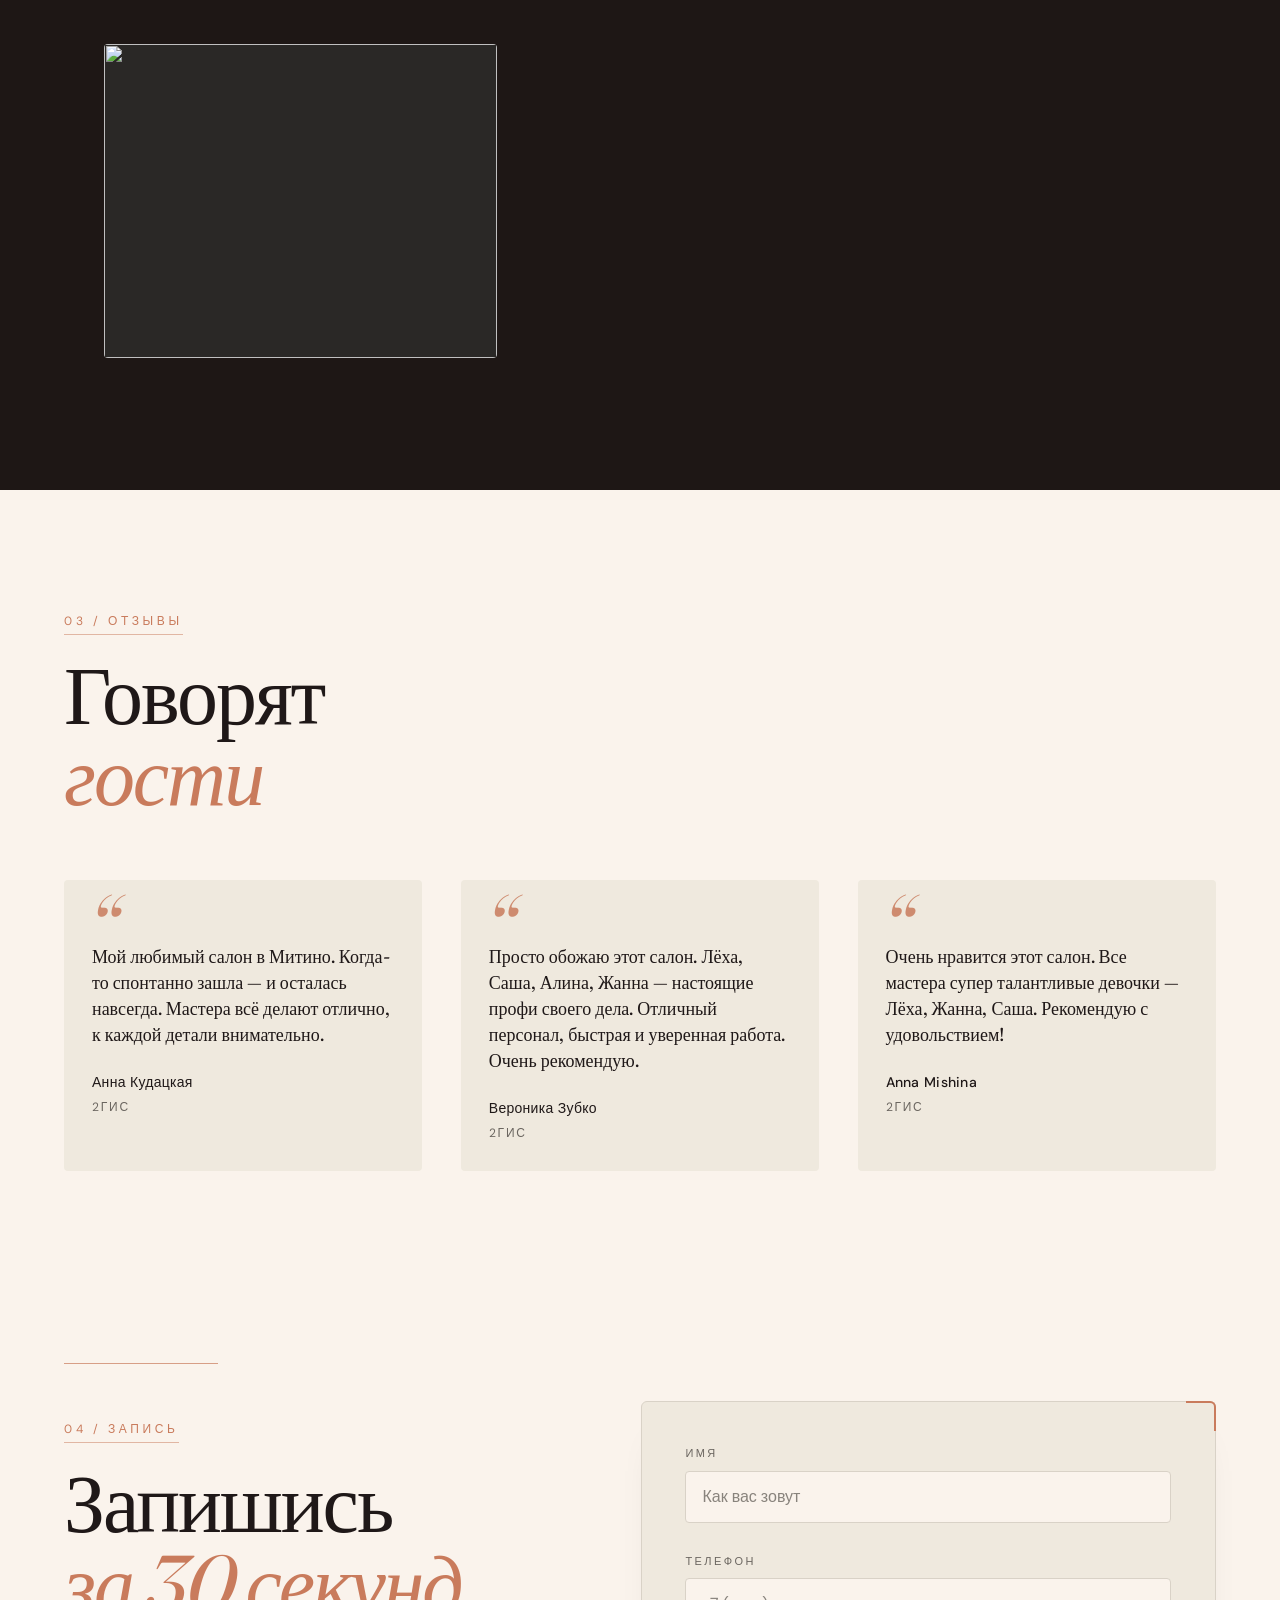
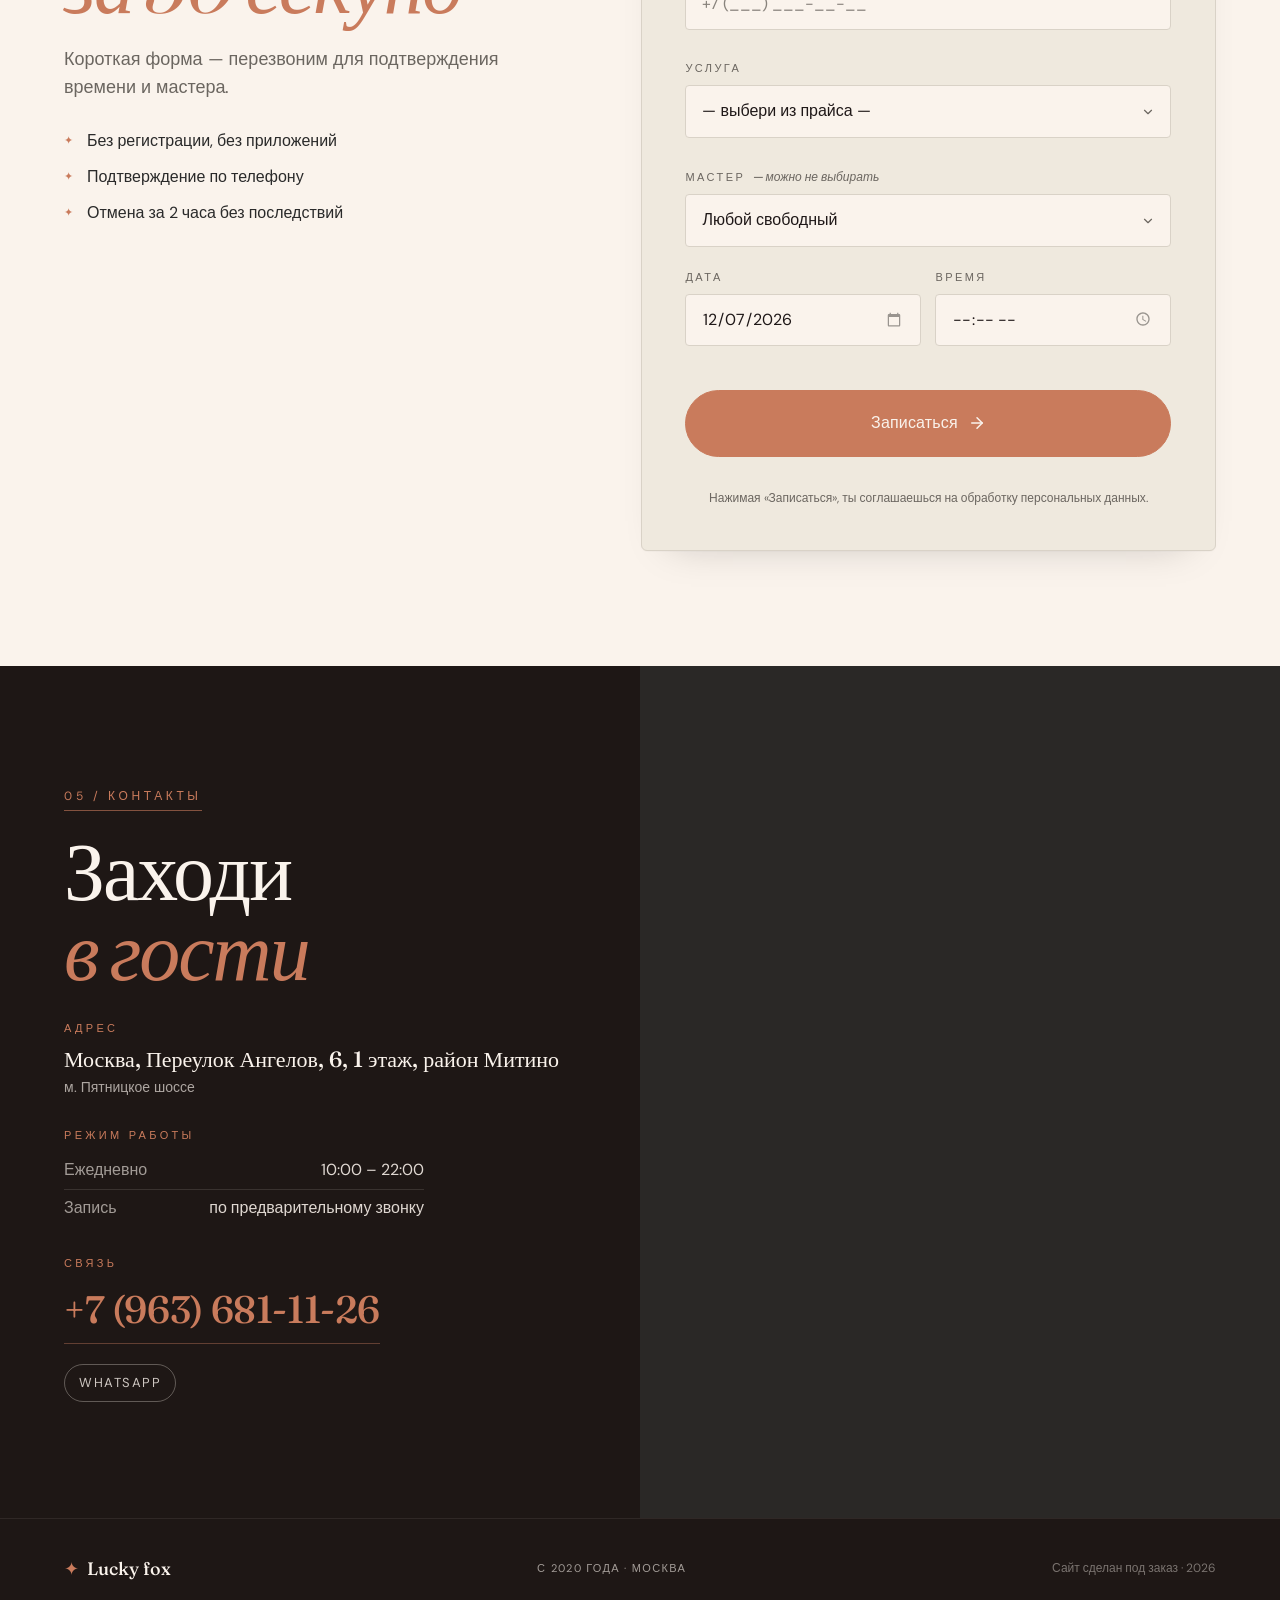
==== commit b3164056: "Masters: 2×2 grid on desktop; cache-busters ?v=2 на ассеты (фикс залипания iOS Safari)" ====
--- a/index.html
+++ b/index.html
@@ -13,7 +13,7 @@
     href="https://fonts.googleapis.com/css2?family=Fraunces:opsz,wght@9..144,400;9..144,500;9..144,600;9..144,700&family=DM+Sans:opsz,wght@9..40,400;9..40,500;9..40,600&display=swap"
     rel="stylesheet"
   />
-  <link rel="stylesheet" href="style.css" />
+  <link rel="stylesheet" href="style.css?v=2" />
 </head>
 <body>
   <!-- Шапка (мини, прилипает к верху) -->
@@ -274,7 +274,7 @@
     <span class="fab__label">Записаться</span>
   </a>
 
-  <script src="config.js"></script>
-  <script src="script.js"></script>
+  <script src="config.js?v=2"></script>
+  <script src="script.js?v=2"></script>
 </body>
 </html>
--- a/style.css
+++ b/style.css
@@ -467,10 +467,11 @@
 
 /* ===== MASTERS ===== */
 .masters {
-  max-width: var(--max-w); margin: 0 auto;
+  max-width: 1080px;            /* чуть уже — чтобы 2 колонки выглядели плотнее */
+  margin: 0 auto;
   display: grid;
-  grid-template-columns: repeat(3, 1fr);
-  gap: clamp(20px, 3vw, 56px);
+  grid-template-columns: repeat(2, 1fr);
+  gap: clamp(28px, 4vw, 64px);
 }
 .master__photo-wrap {
   aspect-ratio: 3 / 4;
@@ -497,7 +498,6 @@
   text-transform: uppercase;
   color: var(--muted);
 }
-@media (max-width: 820px) { .masters { grid-template-columns: repeat(2, 1fr); } }
 @media (max-width: 480px) { .masters { grid-template-columns: 1fr; } }
 
 /* ===== CONTACTS ===== */
@@ -687,16 +687,26 @@
   font: inherit;
   font-family: var(--body);
   font-size: 16px;
+  line-height: 1.4;
   color: var(--ink);
   background: var(--paper);
   border: 1px solid var(--line);
   border-radius: 4px;
   padding: 14px 16px;
   width: 100%;
+  min-height: 52px;
+  box-sizing: border-box;
   outline: none;
   transition: border-color .15s, background .15s, box-shadow .15s;
   -webkit-appearance: none;
   appearance: none;
+}
+/* Фикс iOS Safari: пустой <input type="time"> схлопывается по высоте,
+   из-за чего «Дата» и «Время» оказывались разными. Жёстко уравниваем. */
+input[type="time"].field__input,
+input[type="date"].field__input {
+  height: 52px;
+  line-height: 22px;
 }
 .field__input::placeholder { color: color-mix(in srgb, var(--muted) 80%, transparent); }
 .field__input:hover { border-color: color-mix(in srgb, var(--accent) 50%, var(--line)); }
@@ -748,9 +758,11 @@
 input[type="date"]:hover::-webkit-calendar-picker-indicator,
 input[type="time"]:hover::-webkit-calendar-picker-indicator { opacity: 1; }
 
-/* CTA подача — pulse-эффект на десктопе, привлекает внимание без агрессии */
+/* CTA подача — pulse-эффект, привлекает внимание без агрессии.
+   Запас по вертикали (margin) — чтобы свечение не упиралось в края формы. */
 .btn--book {
-  margin-top: 6px;
+  margin-top: 14px;
+  margin-bottom: 10px;
   position: relative;
 }
 .btn--book::after {
@@ -765,8 +777,8 @@
 }
 @keyframes btnPulse {
   0%   { opacity: .55; transform: scale(1); }
-  70%  { opacity: 0;   transform: scale(1.08); }
-  100% { opacity: 0;   transform: scale(1.08); }
+  70%  { opacity: 0;   transform: scale(1.05); }
+  100% { opacity: 0;   transform: scale(1.05); }
 }
 .btn--book.is-loading::after,
 .btn--book:hover::after { display: none; }
@@ -855,7 +867,9 @@
 
 /* ===== FAB (плавающая кнопка записи) ===== */
 .fab {
-  position: fixed; right: 16px; bottom: 16px;
+  position: fixed; right: 16px;
+  /* Подняли выше safe-area iOS, чтобы тень не упиралась в URL-бар Safari */
+  bottom: max(20px, calc(env(safe-area-inset-bottom) + 16px));
   z-index: 60;
   display: none;
   align-items: center; gap: 10px;
@@ -863,12 +877,12 @@
   background: var(--accent);
   color: var(--paper);
   border-radius: 999px;
-  box-shadow: 0 10px 30px rgba(184, 131, 90, .35), 0 4px 10px rgba(0,0,0,.15);
+  /* Чуть сократил тень — менее размашистая, не «обрезается» о край экрана */
+  box-shadow: 0 8px 20px rgba(184, 131, 90, .35), 0 2px 6px rgba(0,0,0,.15);
   font-family: var(--display);
   font-weight: 500;
   font-size: 15px;
   transition: transform .15s, background .15s;
-  padding-bottom: max(14px, env(safe-area-inset-bottom));
 }
 .fab:active { transform: scale(.97); background: var(--accent-dark); }
 @media (max-width: 900px) {
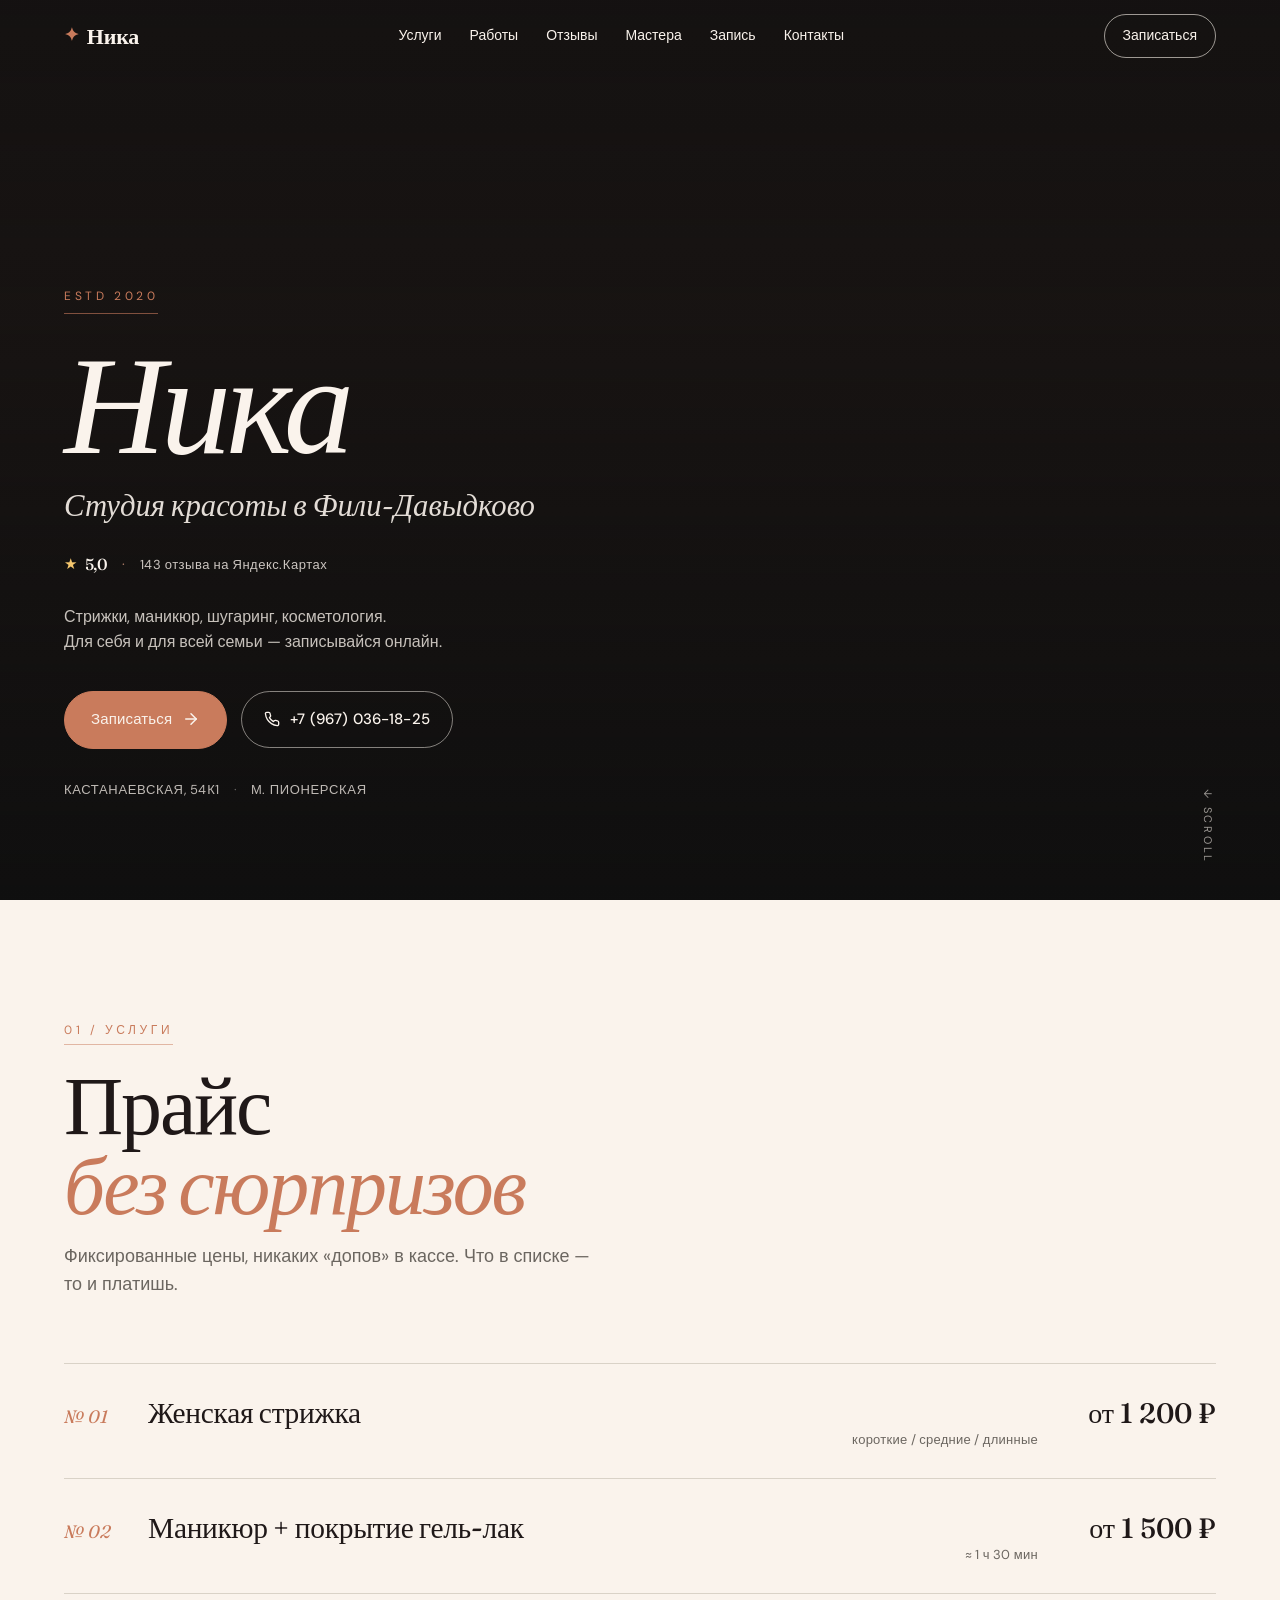
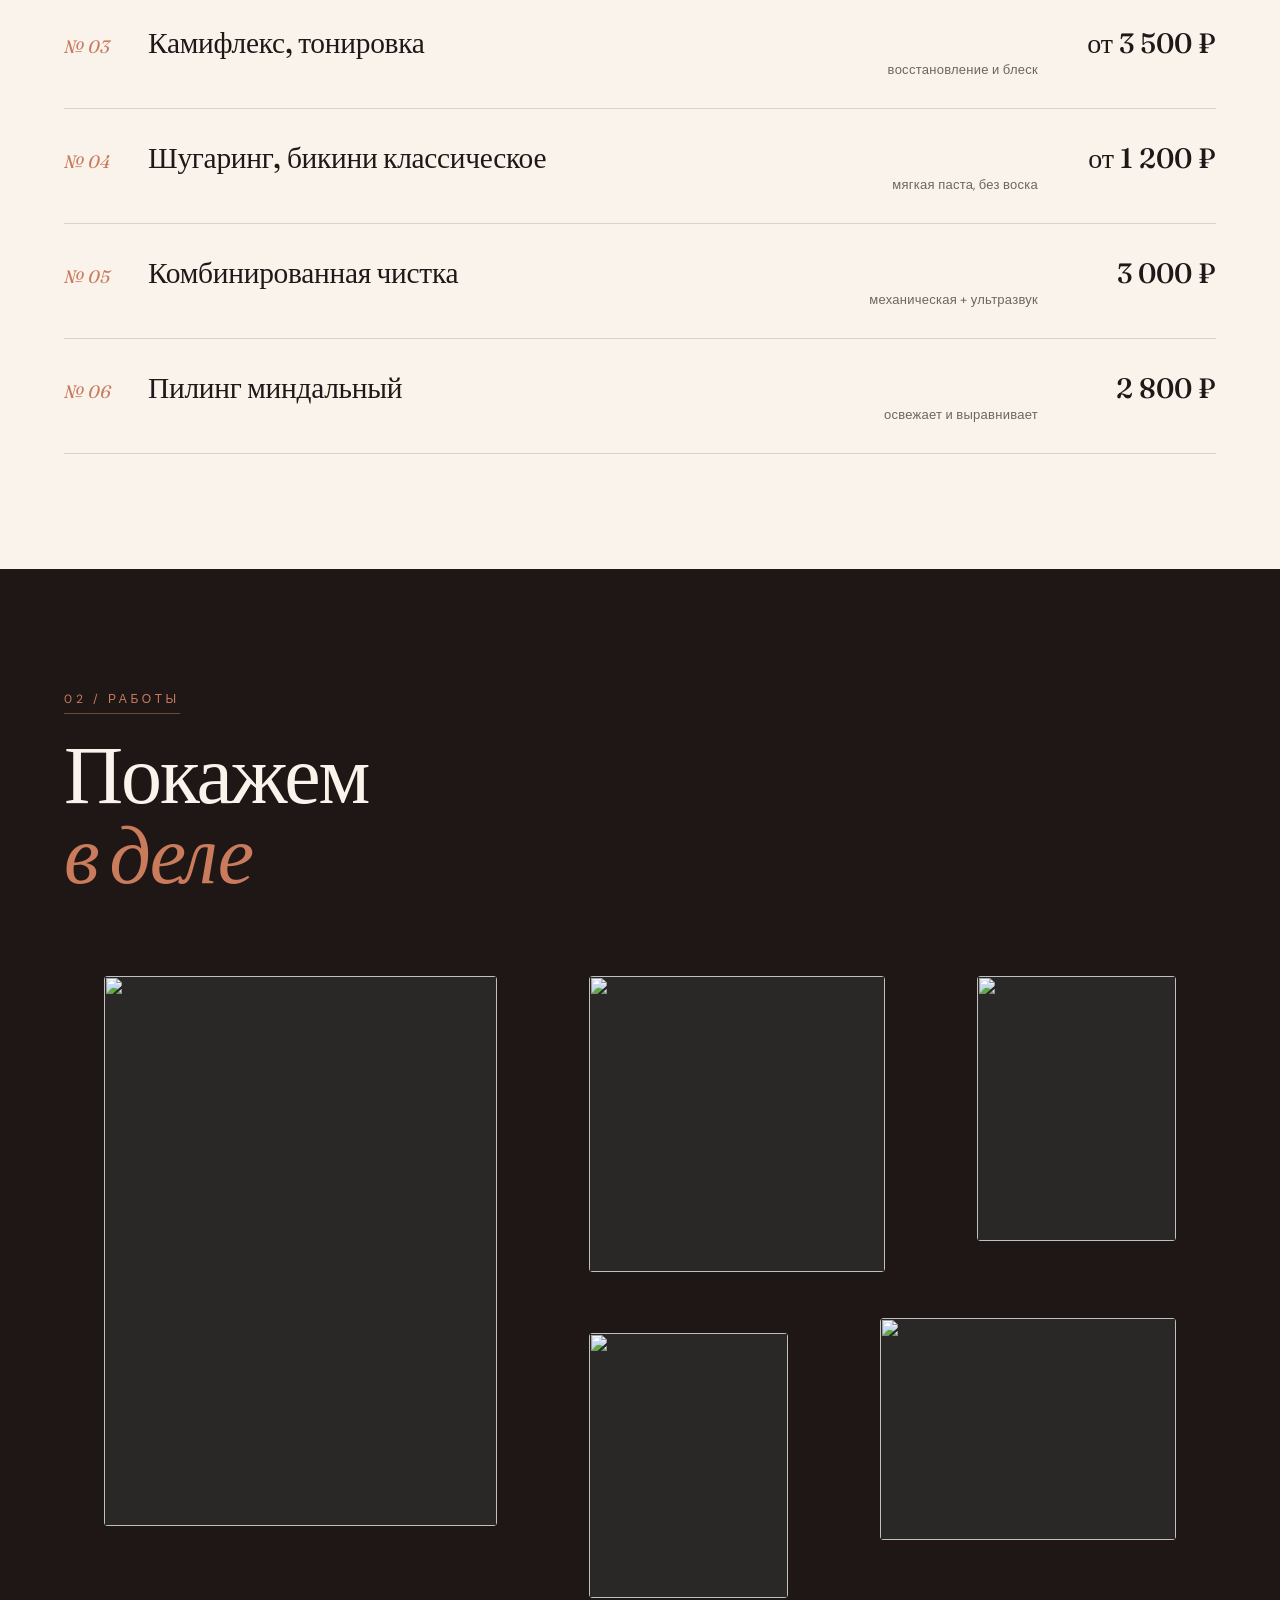
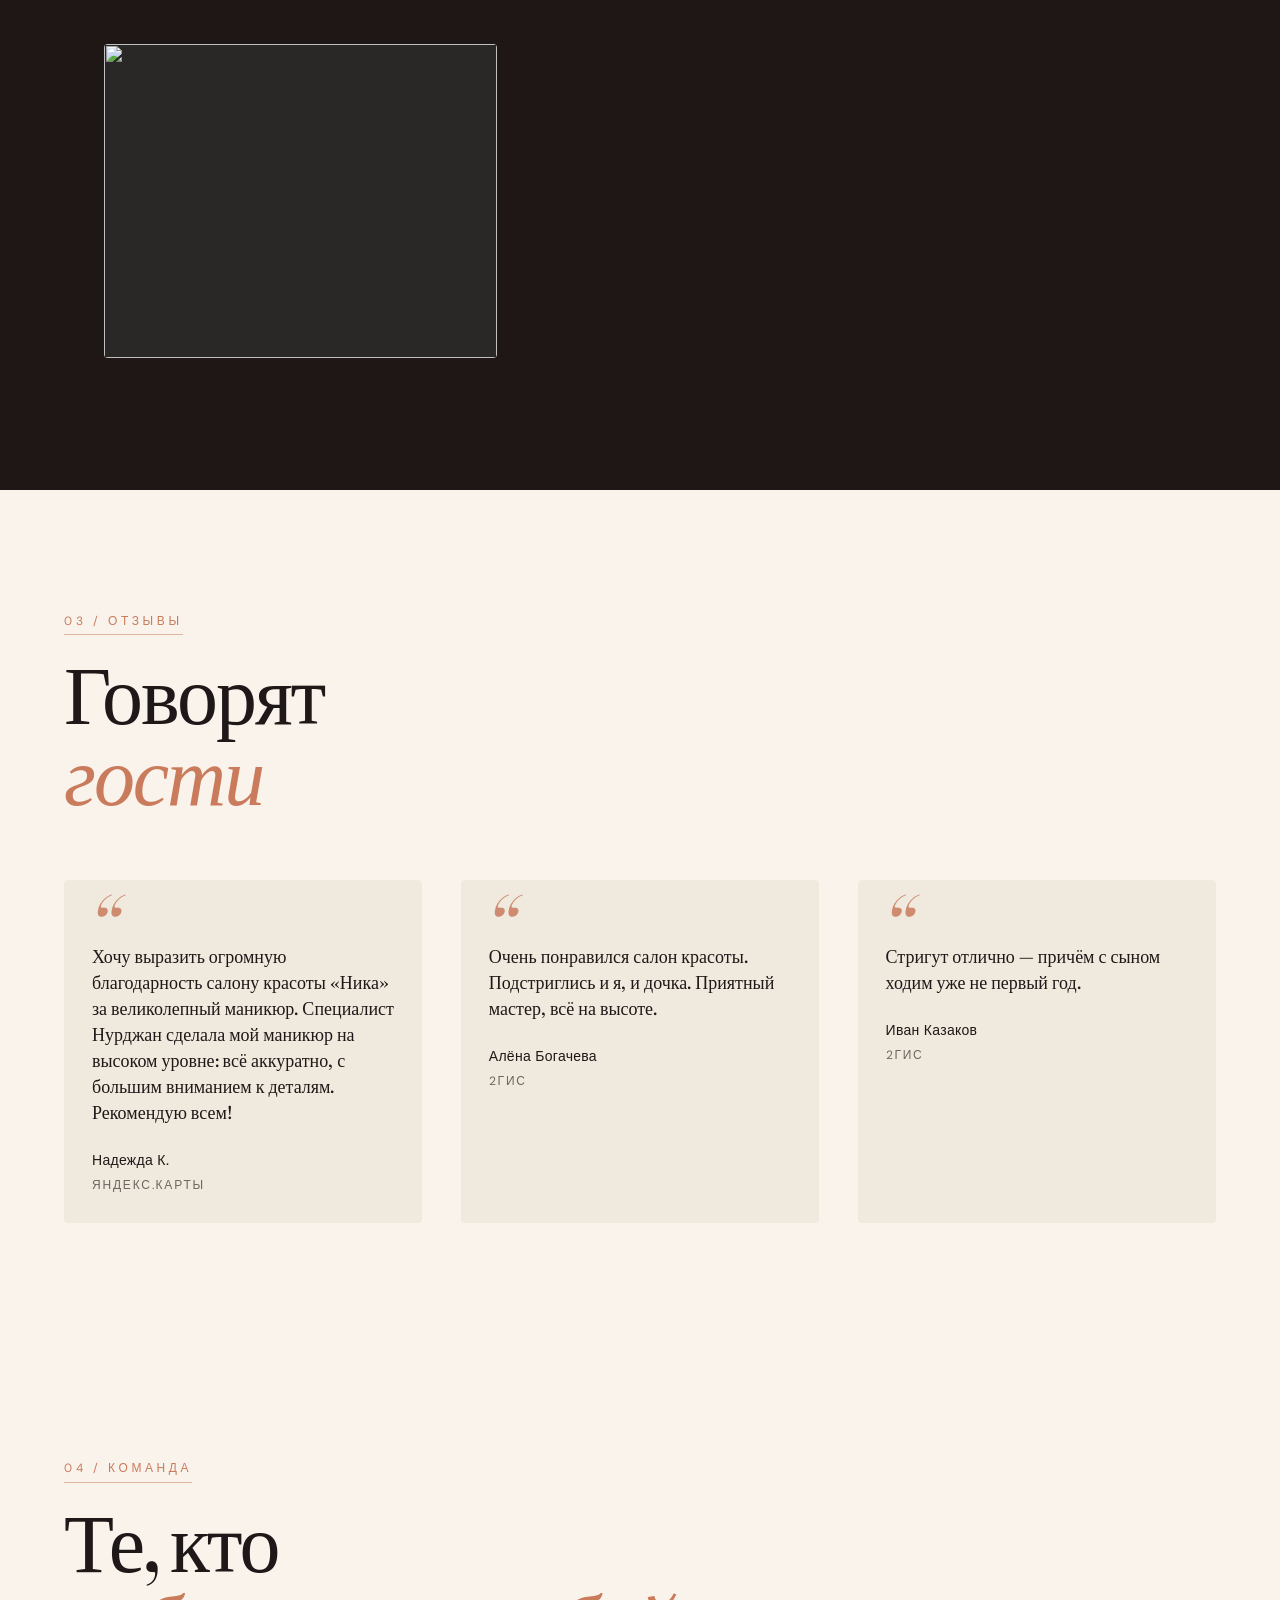
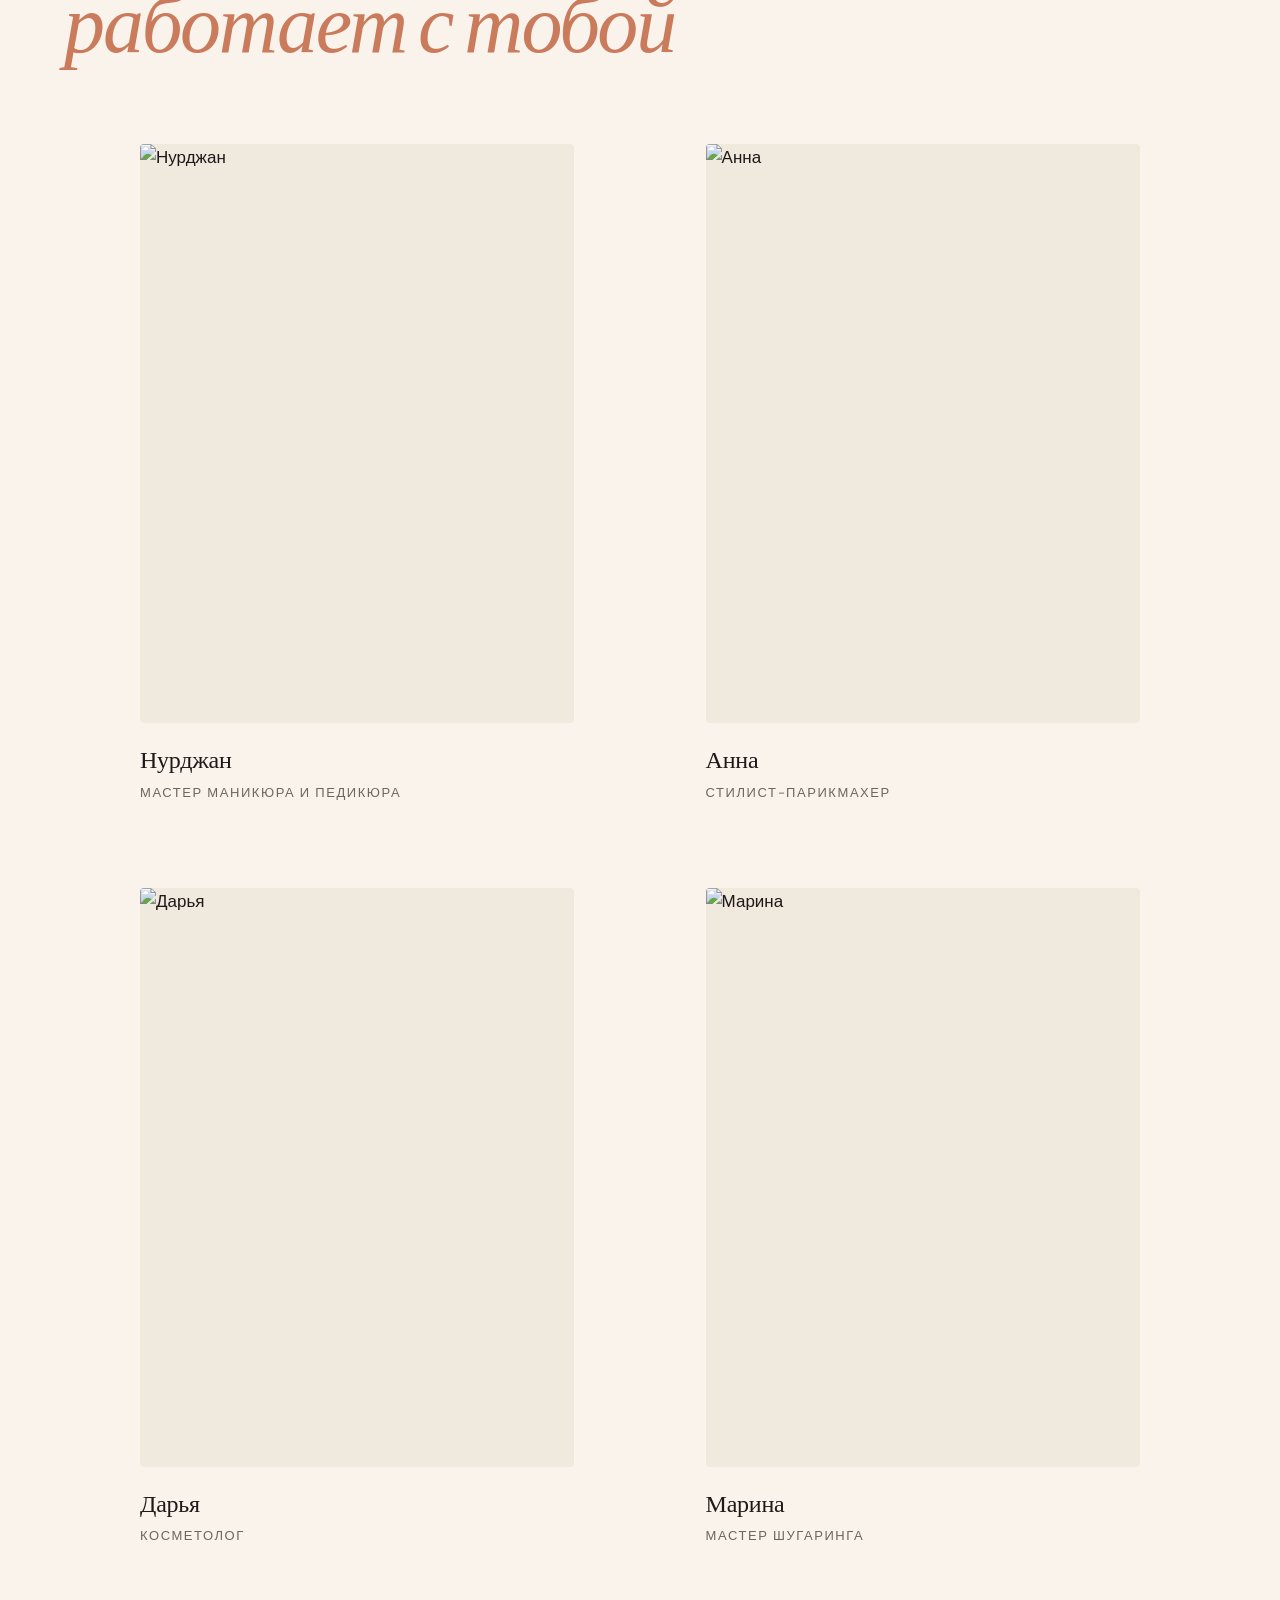
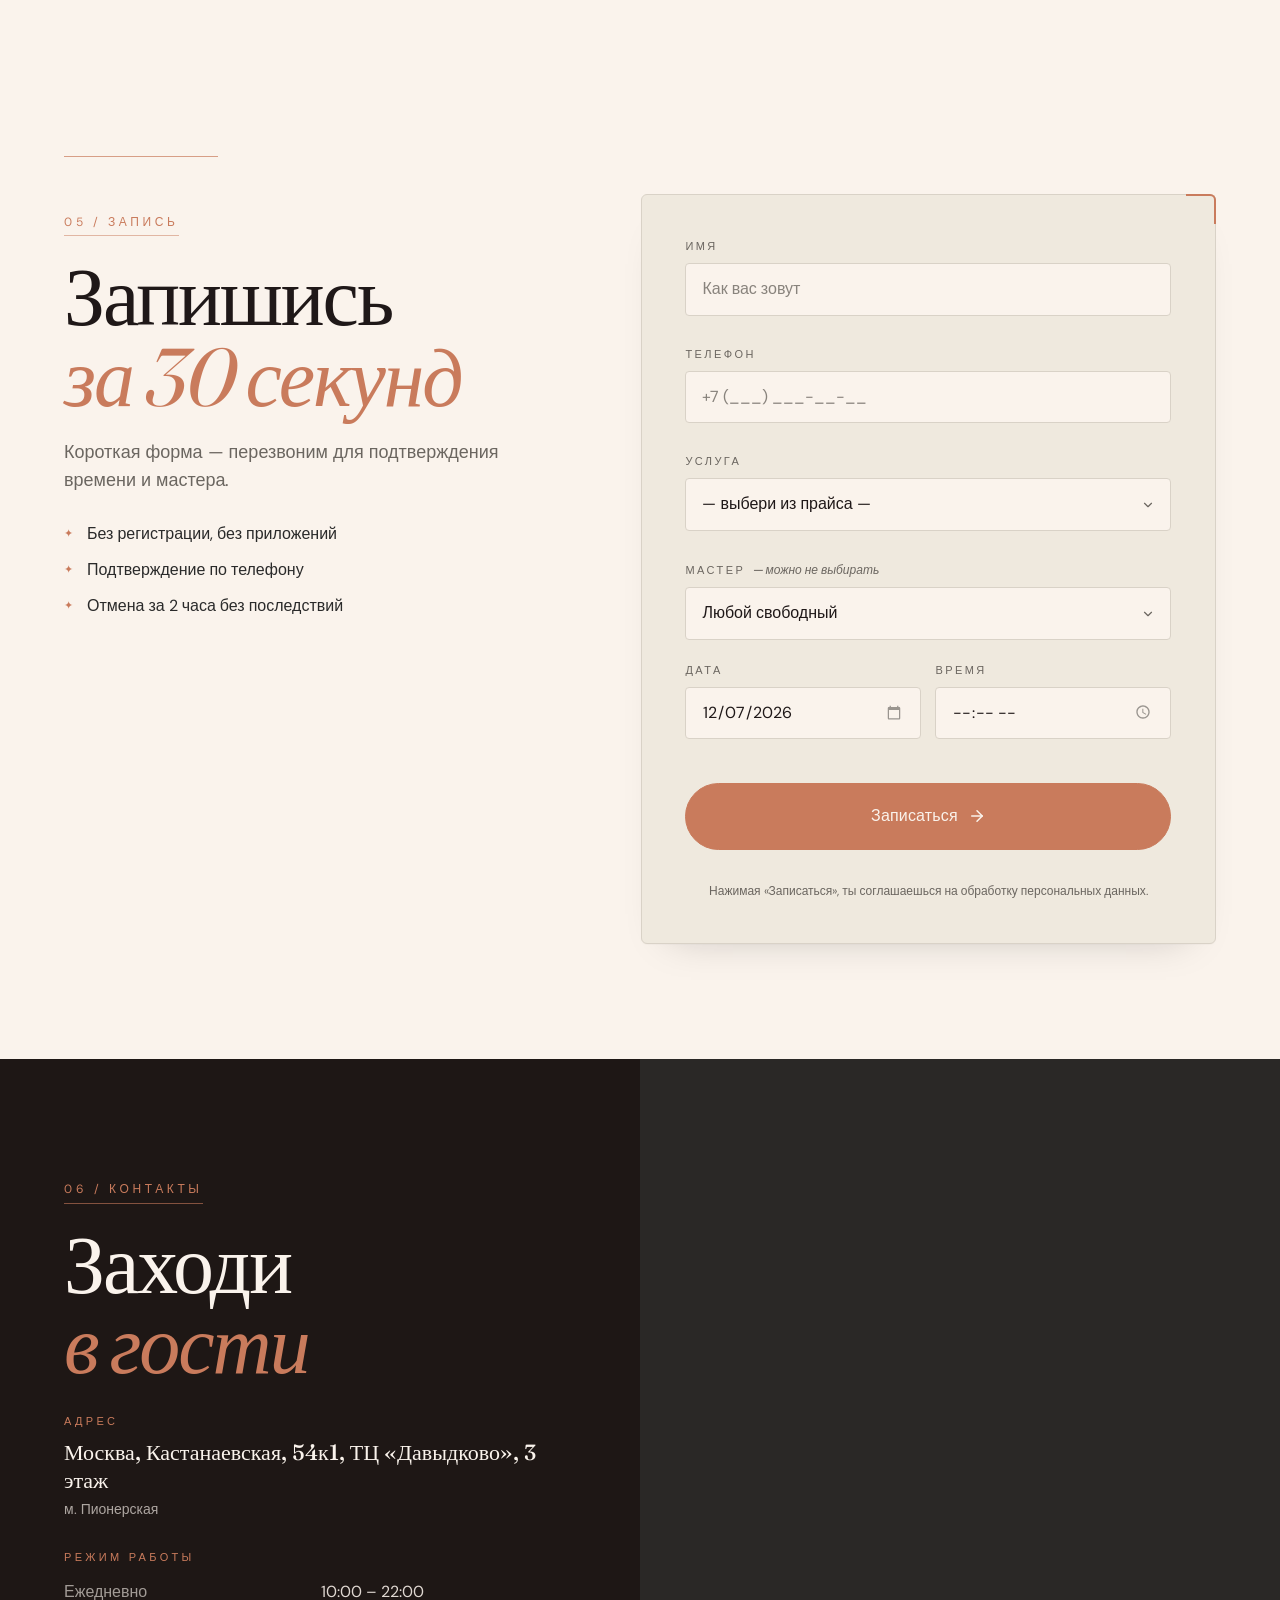
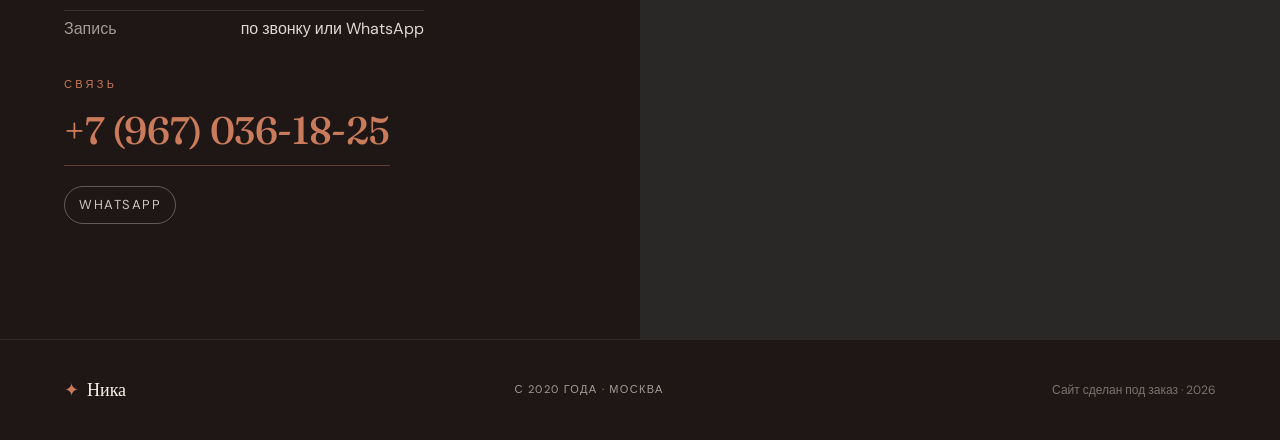
==== commit 060e1258: "Ника — лендинг студии красоты в Фили-Давыдково (терракот, женский шаблон)" ====
--- a/index.html
+++ b/index.html
@@ -3,7 +3,7 @@
 <head>
   <meta charset="UTF-8" />
   <meta name="viewport" content="width=device-width, initial-scale=1, viewport-fit=cover" />
-  <title data-bind="title">Барбершоп</title>
+  <title data-bind="title">Ника · студия красоты в Фили-Давыдково</title>
   <meta name="description" content="" data-bind="meta_description" />
   <meta name="theme-color" content="#1E1715" />
 
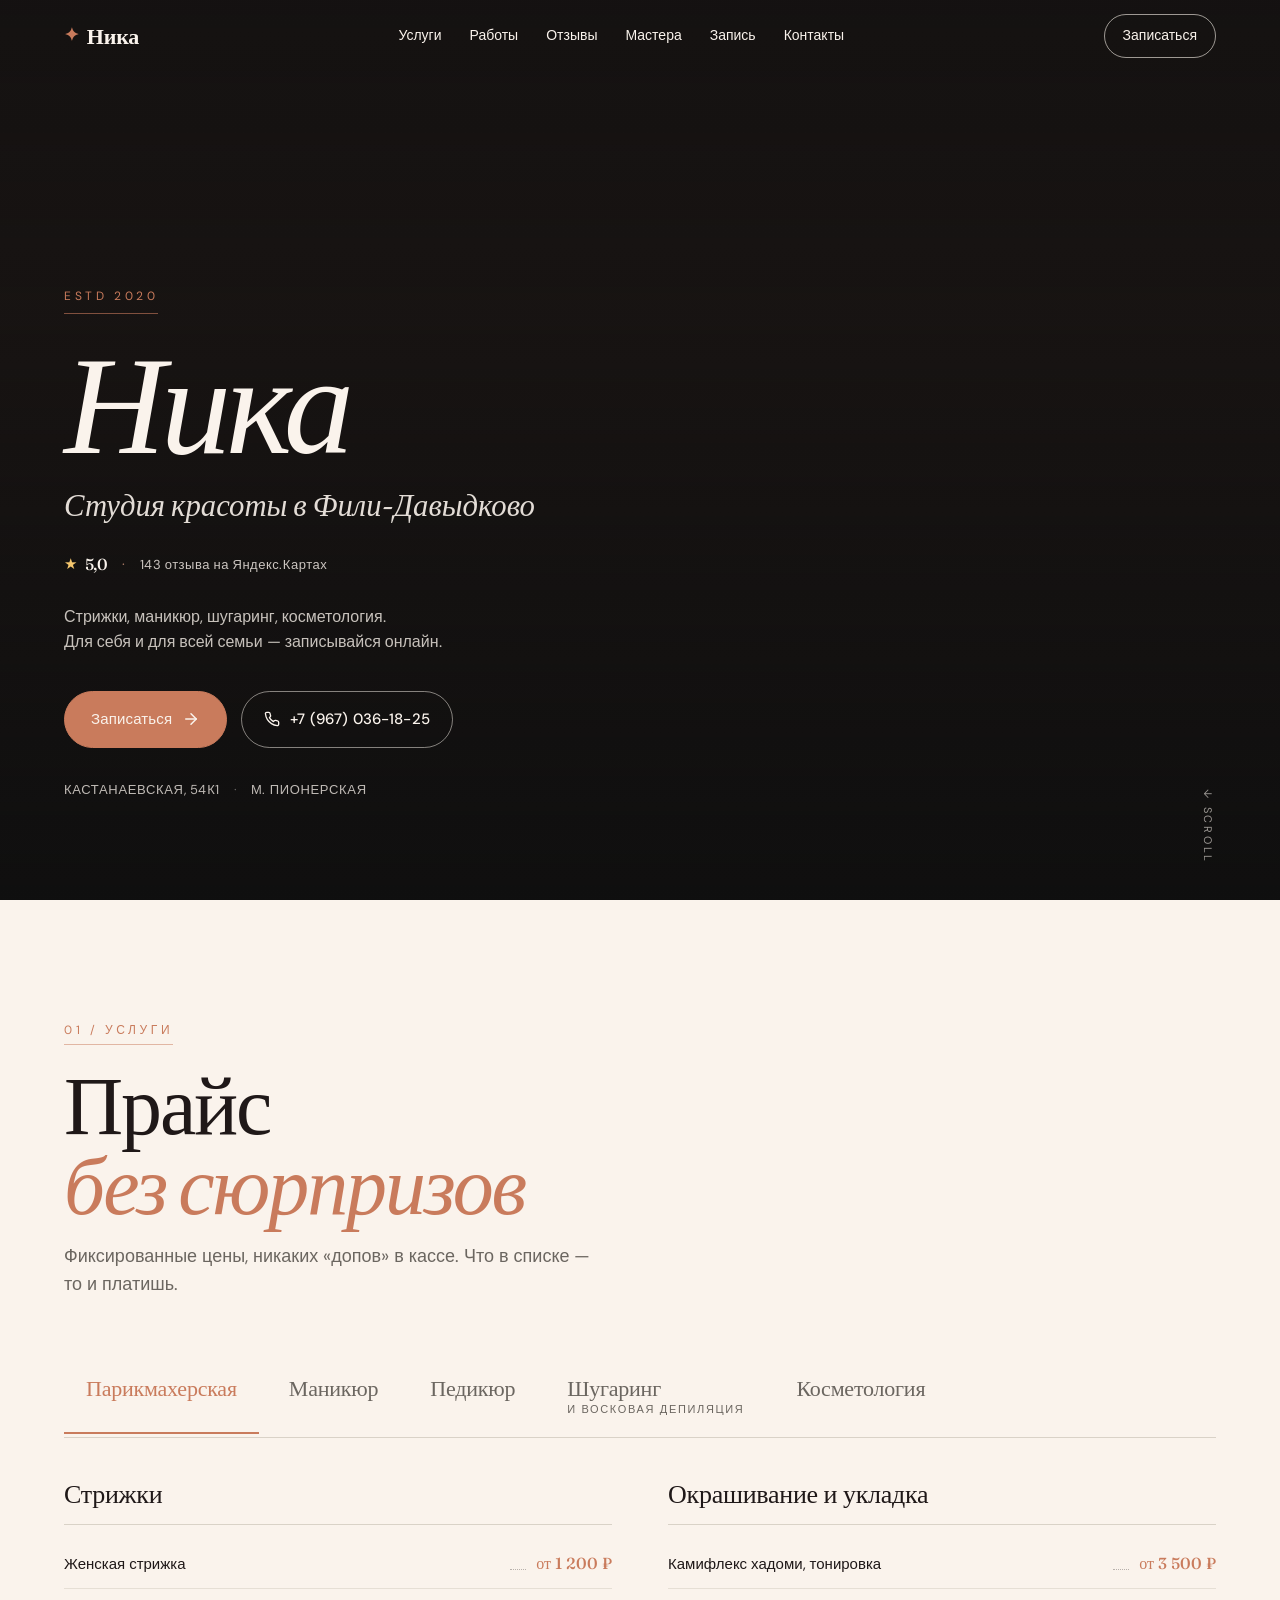
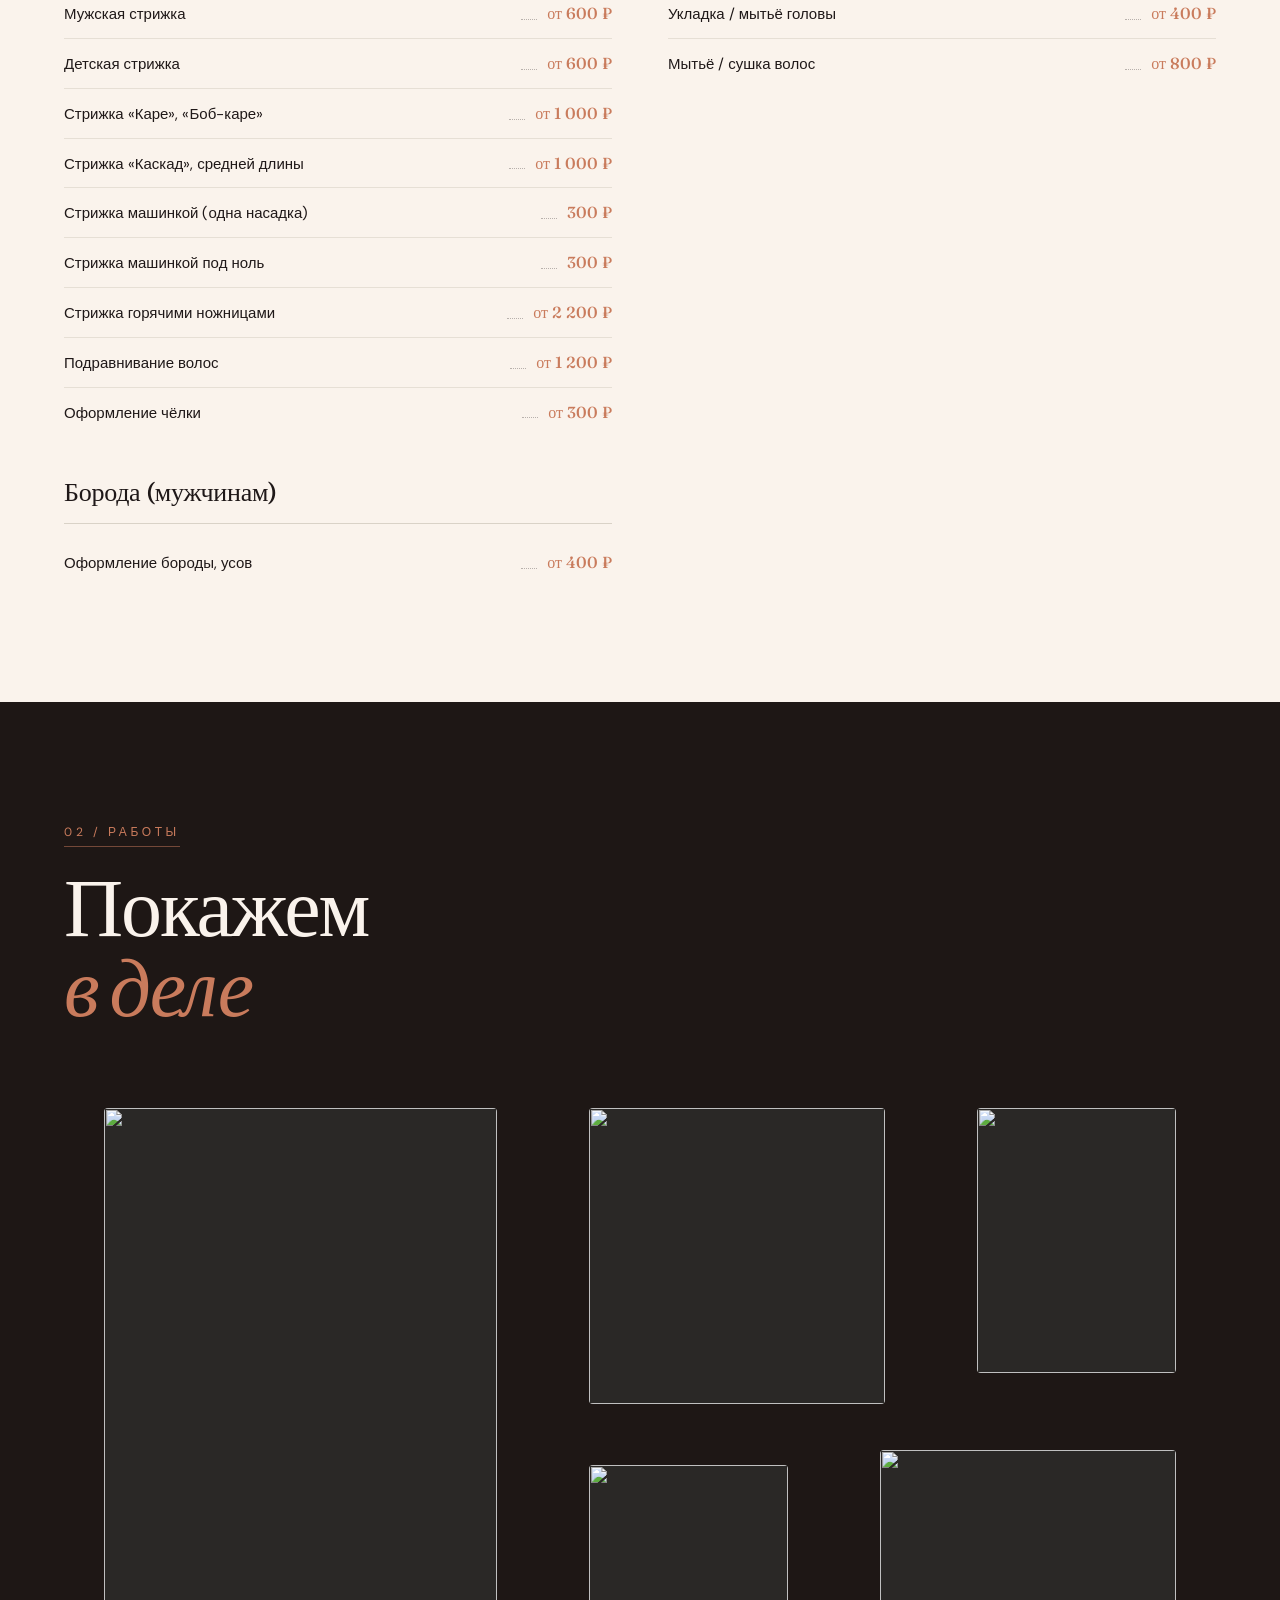
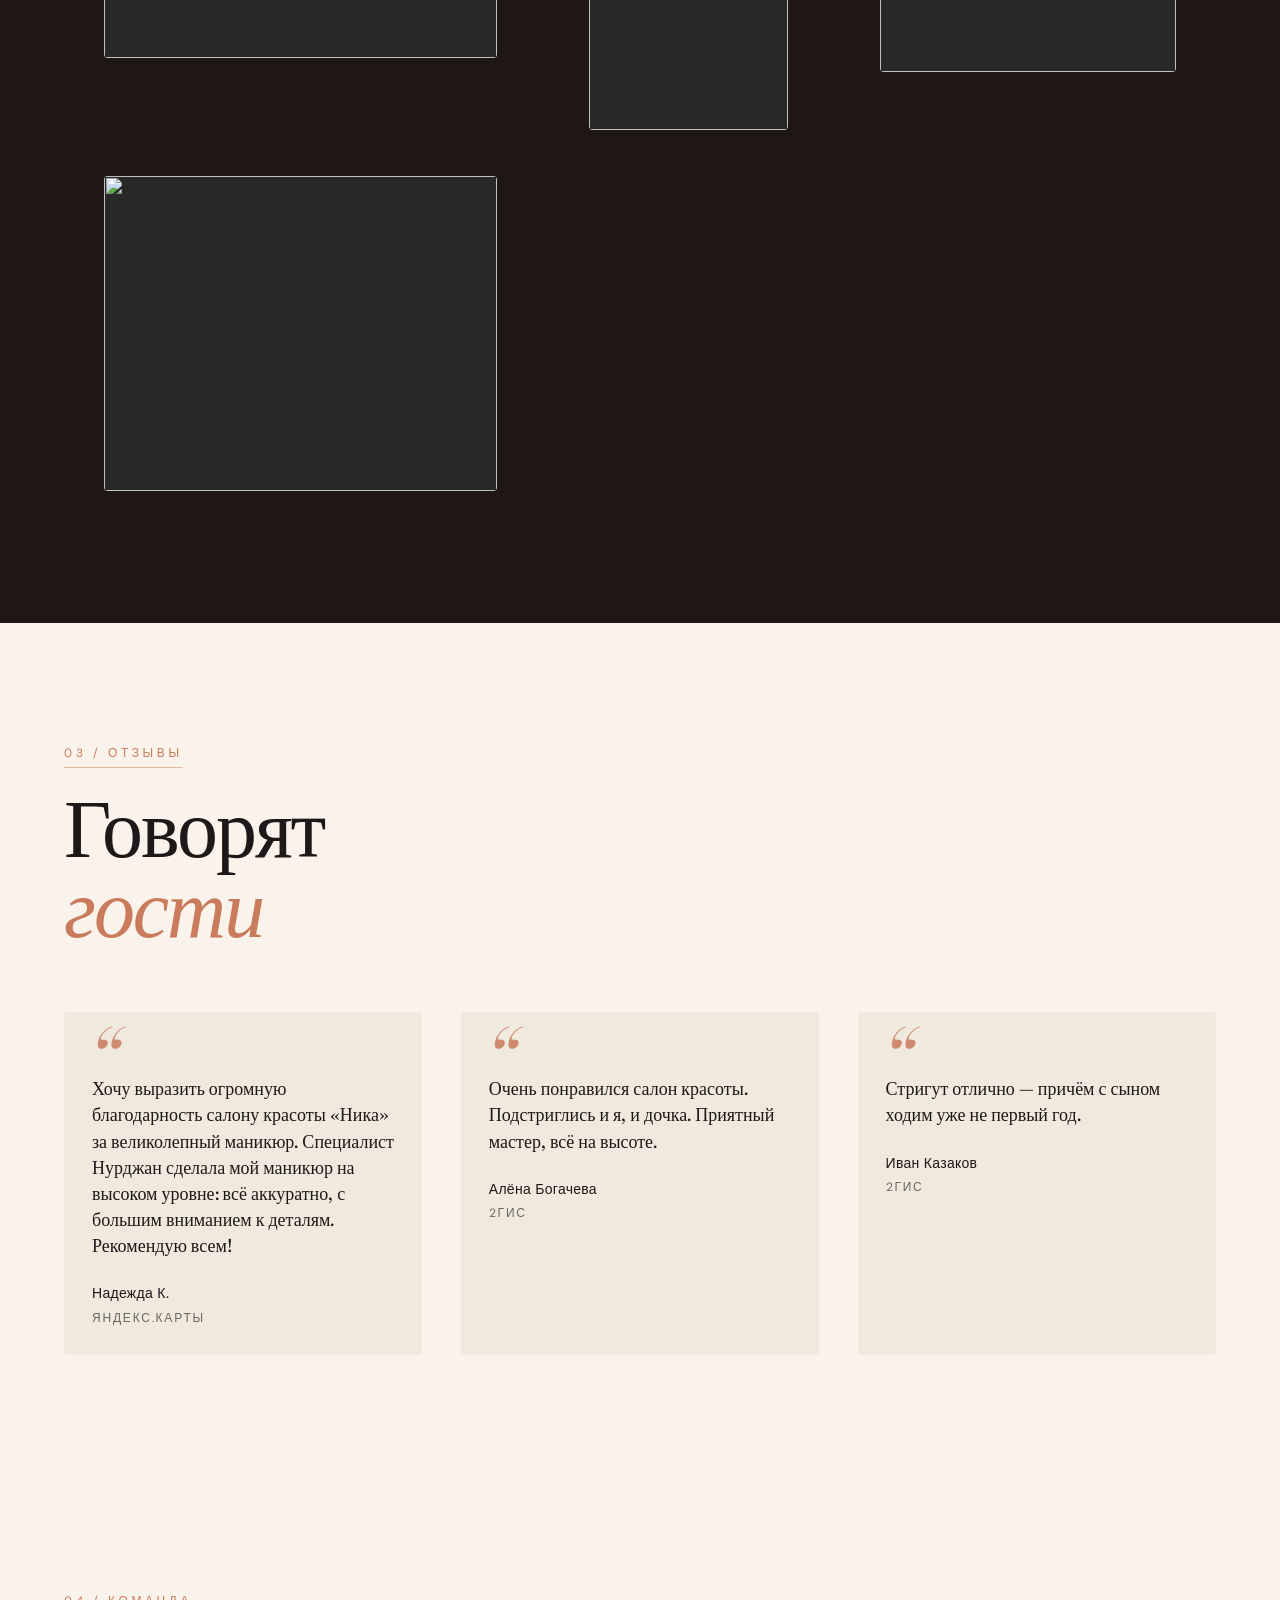
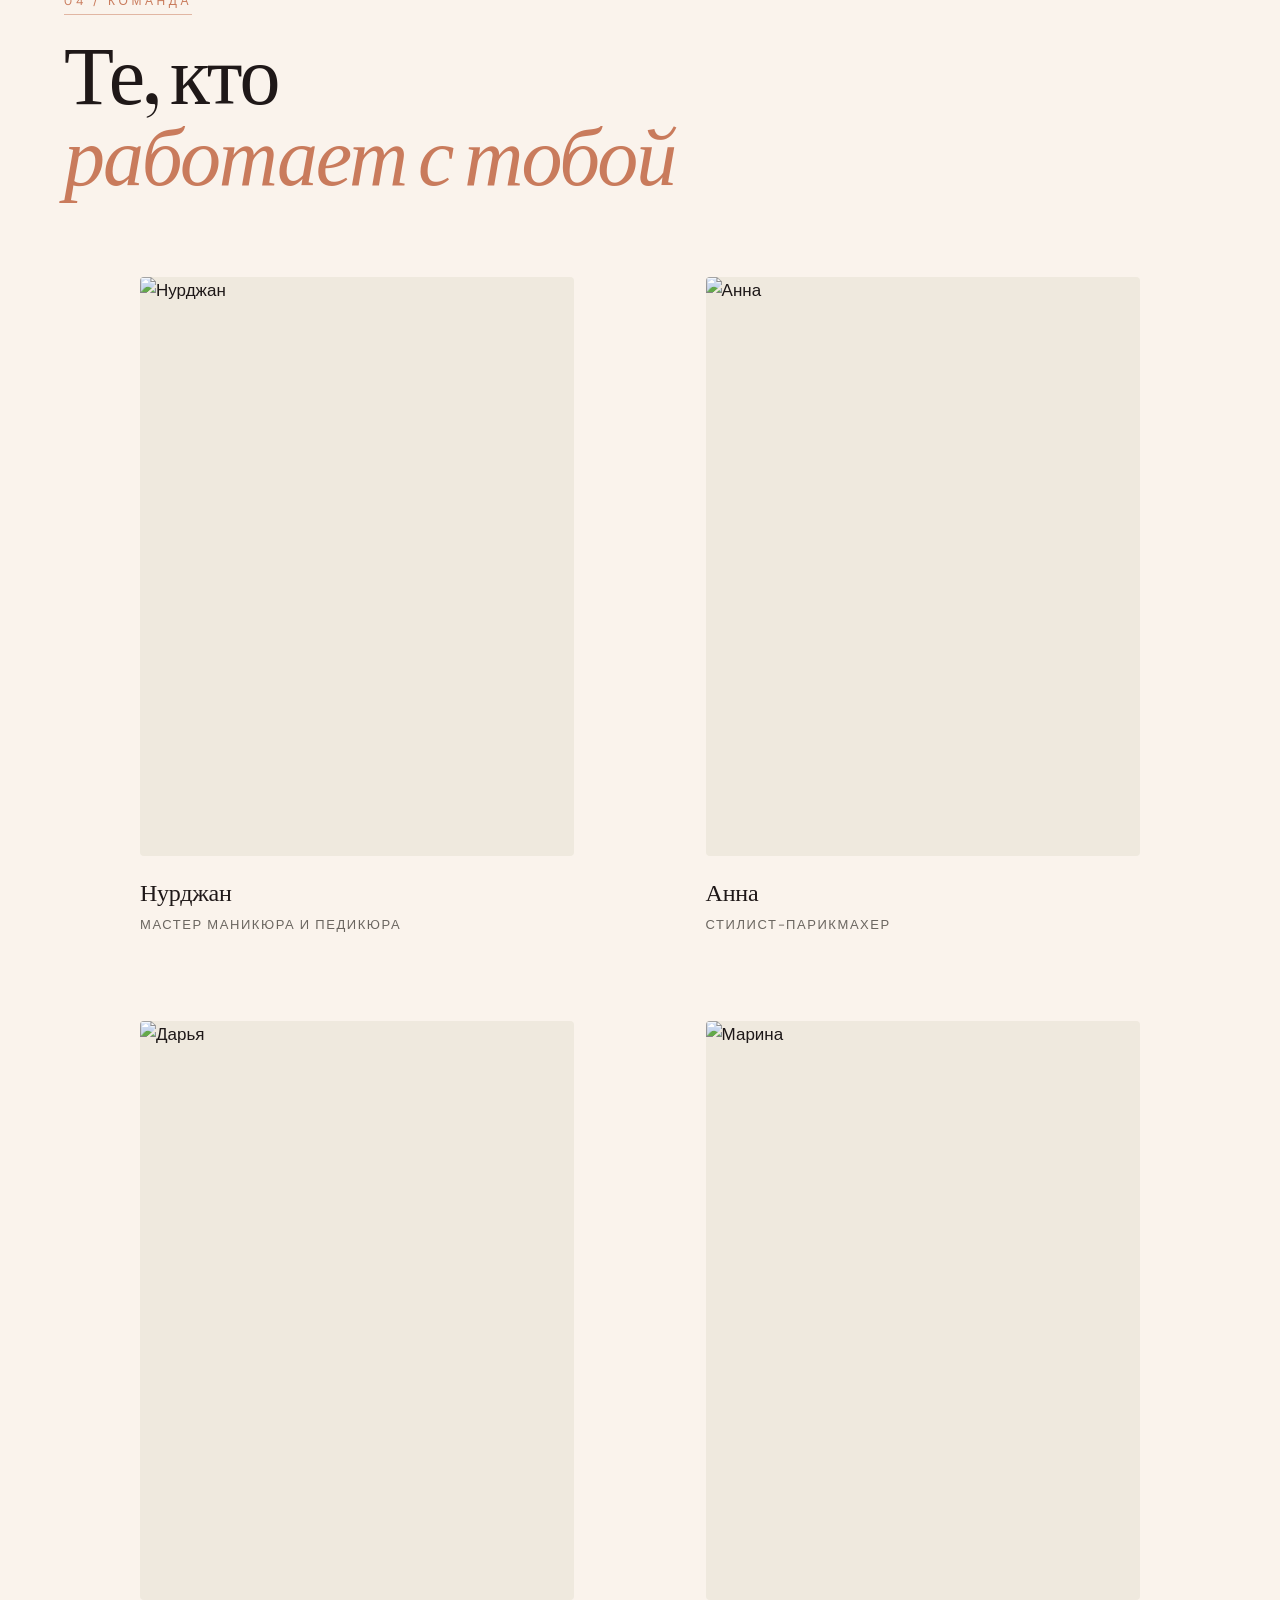
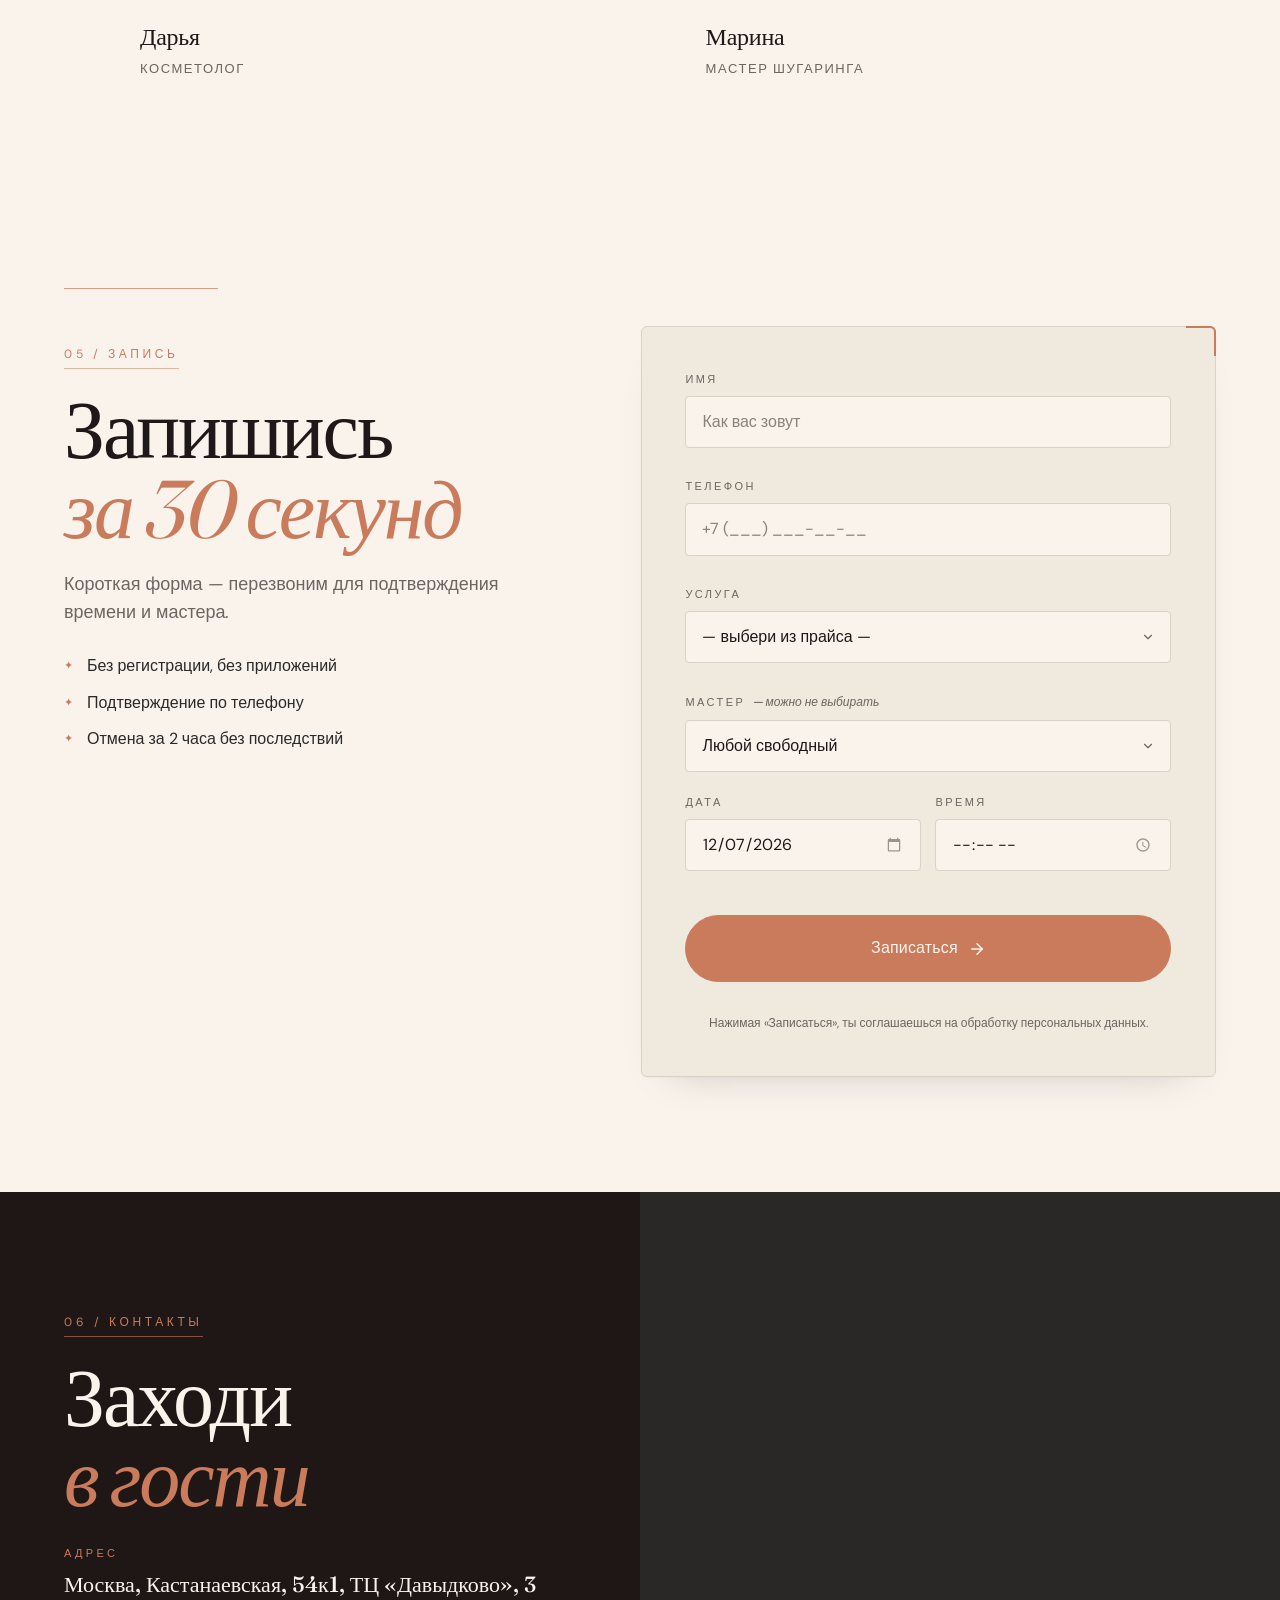
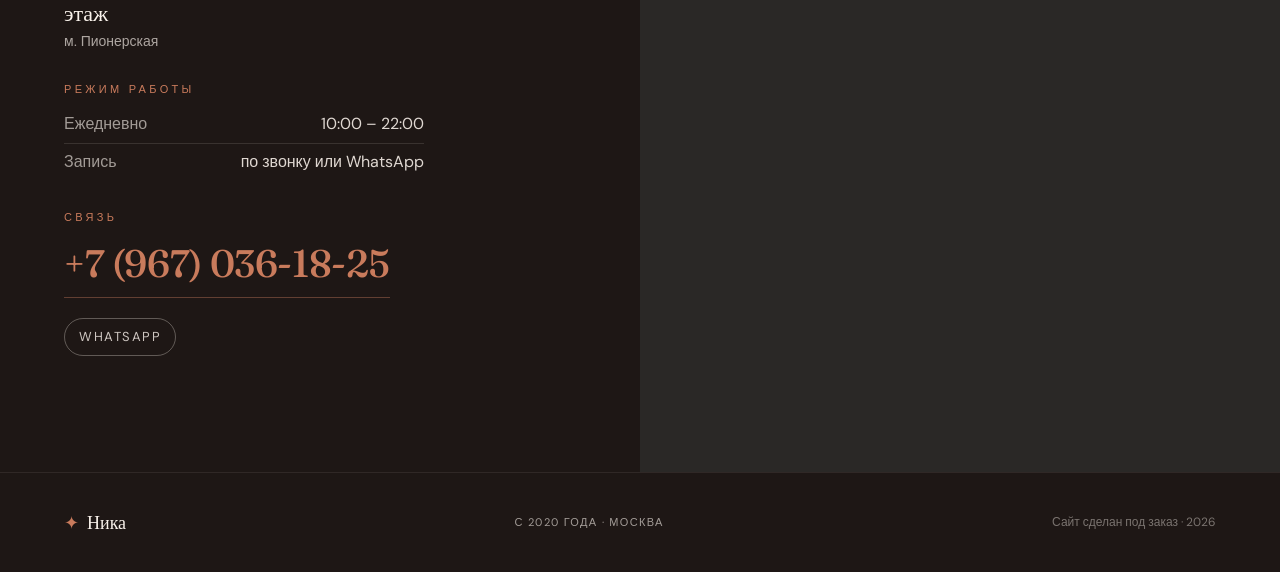
==== commit 38c05738: "Ника: полный прайс через табы (47 услуг, 5 категорий)" ====
--- a/index.html
+++ b/index.html
@@ -13,7 +13,7 @@
     href="https://fonts.googleapis.com/css2?family=Fraunces:opsz,wght@9..144,400;9..144,500;9..144,600;9..144,700&family=DM+Sans:opsz,wght@9..40,400;9..40,500;9..40,600&display=swap"
     rel="stylesheet"
   />
-  <link rel="stylesheet" href="style.css?v=2" />
+  <link rel="stylesheet" href="style.css?v=3" />
 </head>
 <body>
   <!-- Шапка (мини, прилипает к верху) -->
@@ -75,9 +75,9 @@
         Фиксированные цены, никаких «допов» в кассе. Что в списке — то и платишь.
       </p>
     </div>
-    <ol class="services" id="services-list">
+    <div class="services-root" id="services-list">
       <!-- наполняется из config.services -->
-    </ol>
+    </div>
   </section>
 
   <!-- ГАЛЕРЕЯ -->
@@ -274,7 +274,7 @@
     <span class="fab__label">Записаться</span>
   </a>
 
-  <script src="config.js?v=2"></script>
-  <script src="script.js?v=2"></script>
+  <script src="config.js?v=3"></script>
+  <script src="script.js?v=3"></script>
 </body>
 </html>
--- a/style.css
+++ b/style.css
@@ -888,3 +888,117 @@
 @media (max-width: 900px) {
   .fab { display: inline-flex; }
 }
+
+/* ===== SERVICES — TABBED (по категориям) ===== */
+.services-root--tabs {
+  max-width: var(--max-w);
+  margin: 0 auto;
+}
+.srv-nav {
+  display: flex;
+  flex-wrap: wrap;
+  gap: 8px;
+  margin-bottom: 36px;
+  border-bottom: 1px solid var(--line);
+  padding-bottom: 4px;
+}
+.srv-tab {
+  appearance: none;
+  border: 0;
+  background: transparent;
+  padding: 14px 22px;
+  cursor: pointer;
+  display: flex;
+  flex-direction: column;
+  align-items: flex-start;
+  gap: 2px;
+  color: var(--muted);
+  border-bottom: 2px solid transparent;
+  margin-bottom: -1px;
+  transition: color .2s, border-color .2s;
+  text-align: left;
+}
+.srv-tab:hover { color: var(--ink); }
+.srv-tab.is-active {
+  color: var(--accent);
+  border-bottom-color: var(--accent);
+}
+.srv-tab__name {
+  font-family: var(--display);
+  font-size: clamp(18px, 2vw, 22px);
+  font-weight: 500;
+  letter-spacing: -.01em;
+  line-height: 1;
+}
+.srv-tab__sub {
+  font-size: 11px;
+  letter-spacing: .15em;
+  text-transform: uppercase;
+  color: var(--muted);
+}
+.srv-panel { display: none; }
+.srv-panel.is-active { display: block; animation: fadeUp .35s ease-out; }
+.srv-groups {
+  display: grid;
+  grid-template-columns: repeat(2, minmax(0, 1fr));
+  column-gap: 56px;
+  row-gap: 36px;
+}
+.srv-group { break-inside: avoid; }
+.srv-group__title {
+  font-family: var(--display);
+  font-size: clamp(20px, 2.1vw, 26px);
+  font-weight: 500;
+  letter-spacing: -.01em;
+  color: var(--ink);
+  margin: 0 0 14px;
+  padding-bottom: 10px;
+  border-bottom: 1px solid var(--line);
+}
+.srv-list { list-style: none; margin: 0; padding: 0; }
+.srv-row {
+  display: grid;
+  grid-template-columns: 1fr auto auto;
+  align-items: baseline;
+  gap: 10px;
+  padding: 12px 0;
+  border-bottom: 1px solid color-mix(in srgb, var(--line) 60%, transparent);
+}
+.srv-row:last-child { border-bottom: 0; }
+.srv-row__title { font-size: 15px; line-height: 1.4; color: var(--ink); }
+.srv-row__note {
+  display: block;
+  font-size: 12px;
+  color: var(--muted);
+  letter-spacing: .02em;
+  margin-top: 2px;
+}
+.srv-row__dots {
+  border-bottom: 1px dotted color-mix(in srgb, var(--ink) 30%, transparent);
+  height: 1px;
+  align-self: end;
+  margin-bottom: 6px;
+  min-width: 16px;
+}
+.srv-row__price {
+  font-family: var(--display);
+  font-size: 16px;
+  font-weight: 500;
+  color: var(--accent);
+  white-space: nowrap;
+  text-align: right;
+}
+@media (max-width: 820px) {
+  .srv-groups { grid-template-columns: 1fr; column-gap: 0; row-gap: 28px; }
+  .srv-nav {
+    flex-wrap: nowrap;
+    overflow-x: auto;
+    -webkit-overflow-scrolling: touch;
+    scrollbar-width: thin;
+  }
+  .srv-tab { padding: 12px 16px; flex-shrink: 0; }
+  .srv-tab__name { font-size: 16px; }
+  .srv-tab__sub { font-size: 10px; }
+  .srv-row { grid-template-columns: 1fr auto; }
+  .srv-row__dots { display: none; }
+}
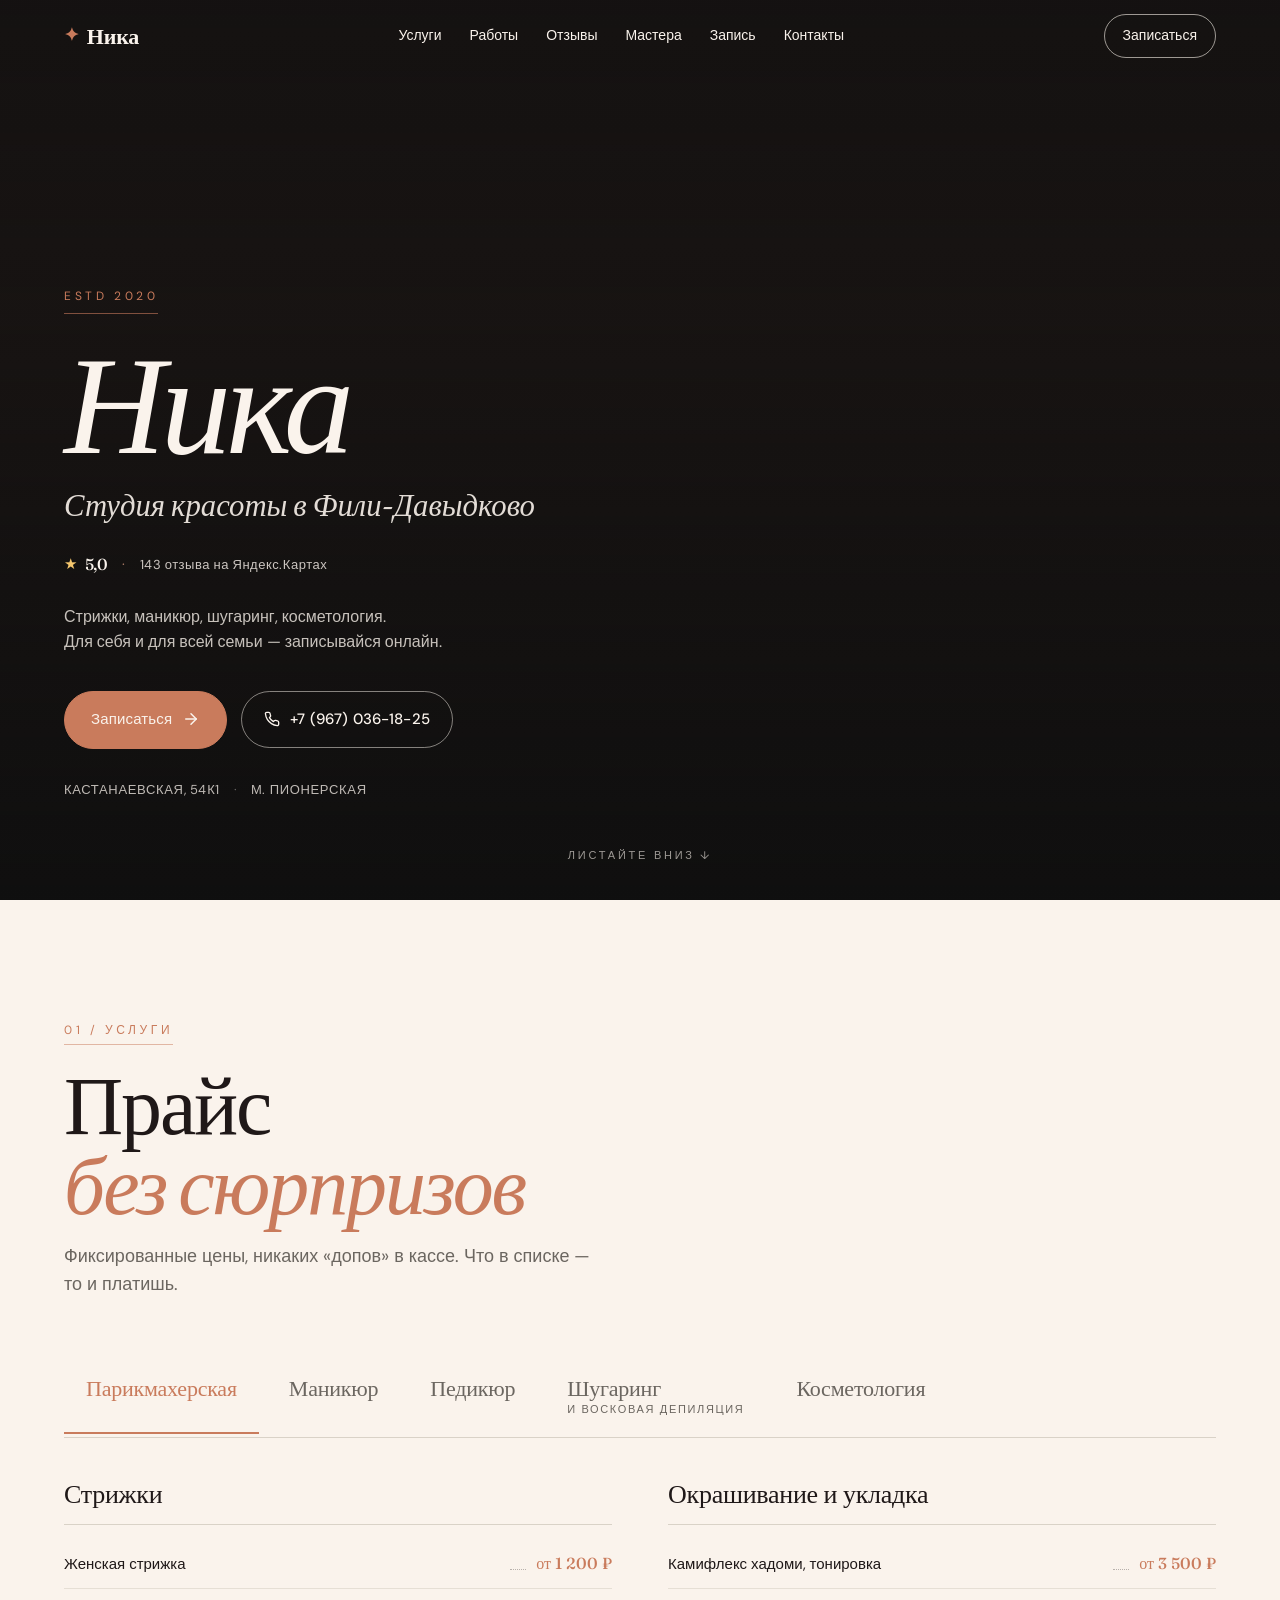
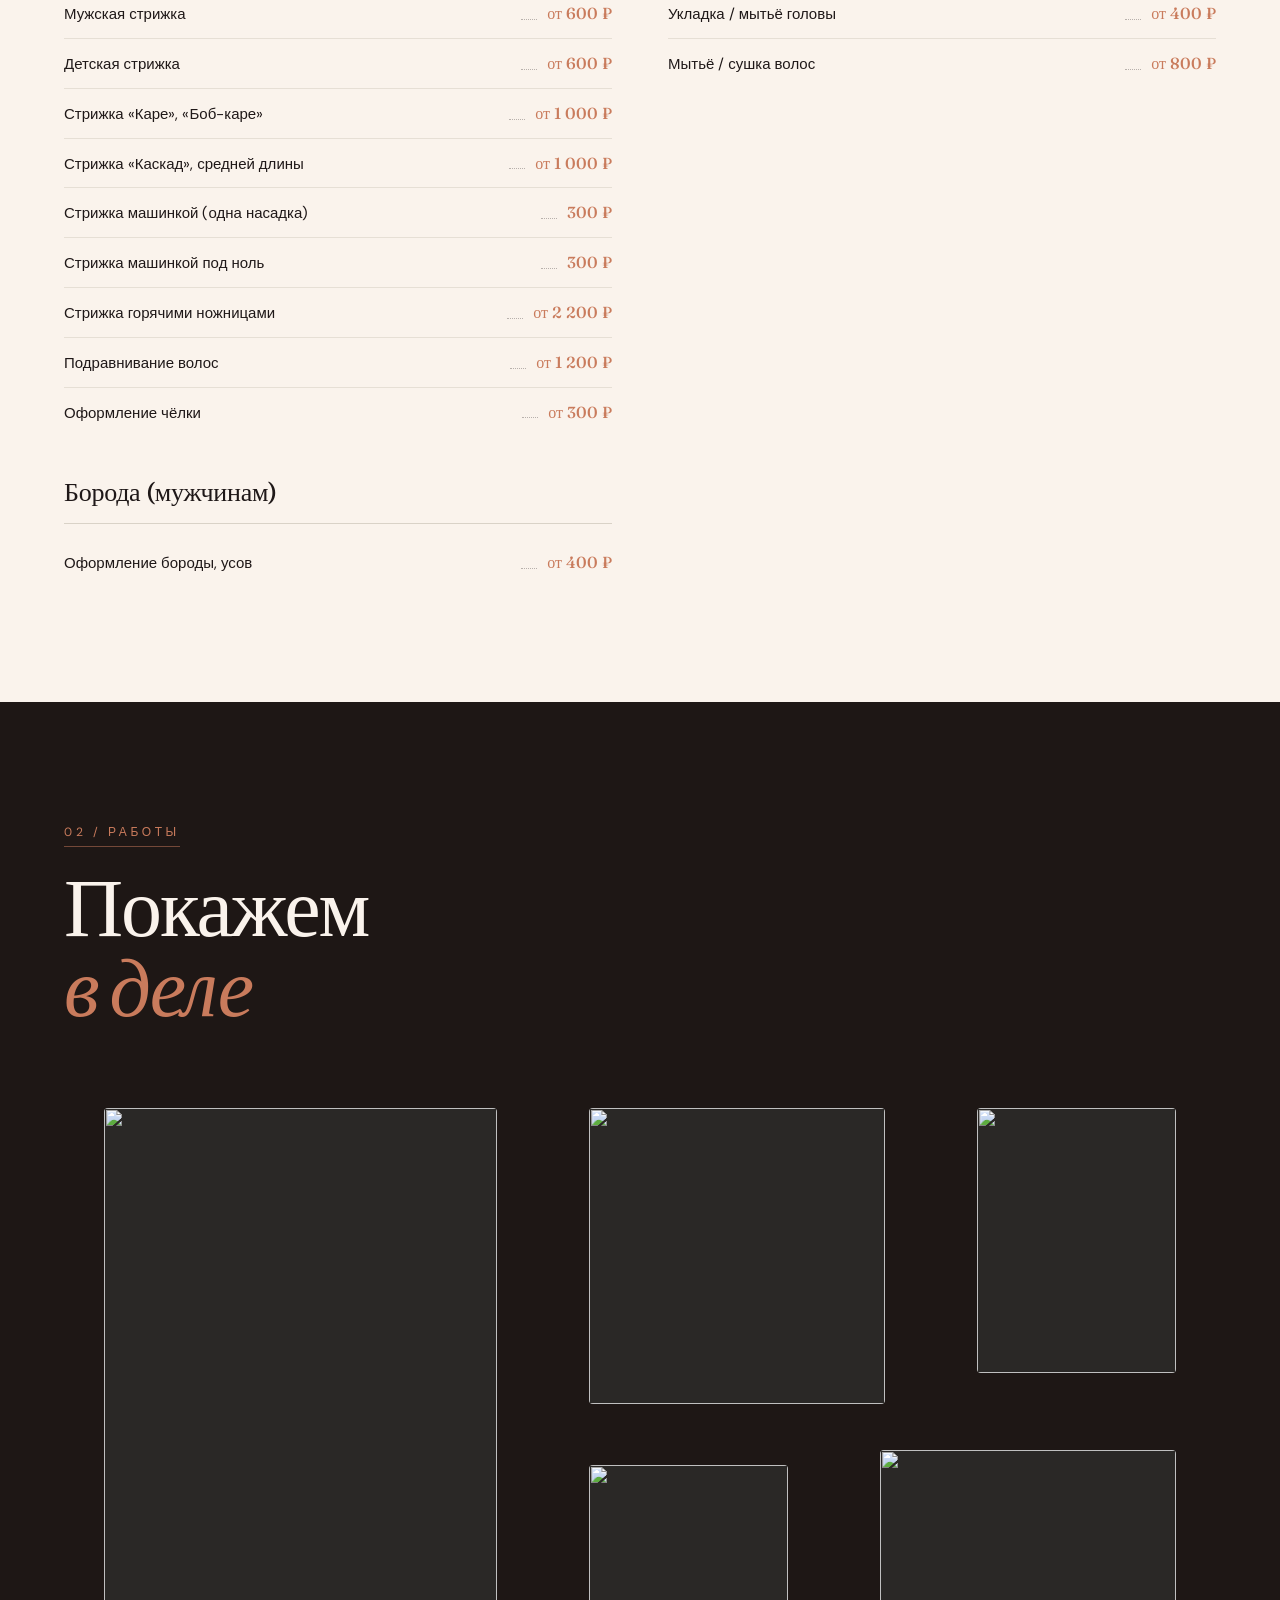
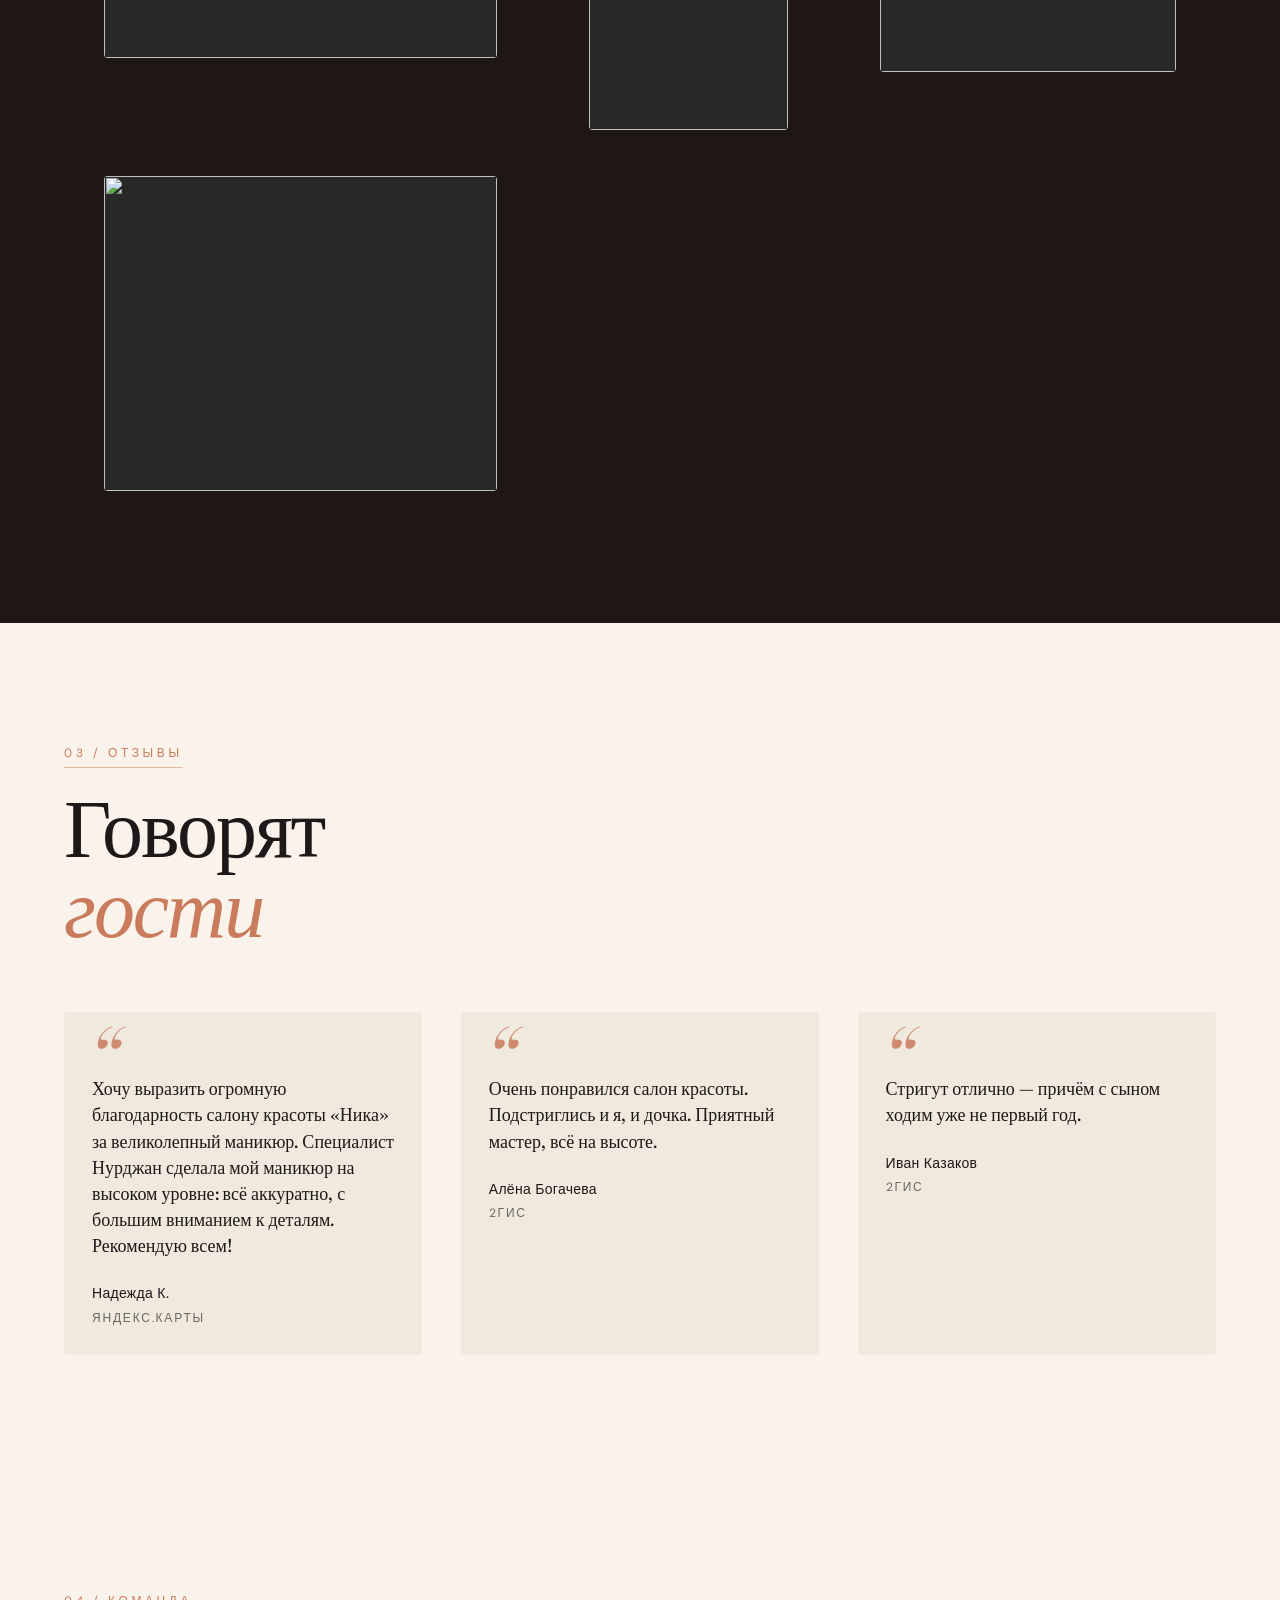
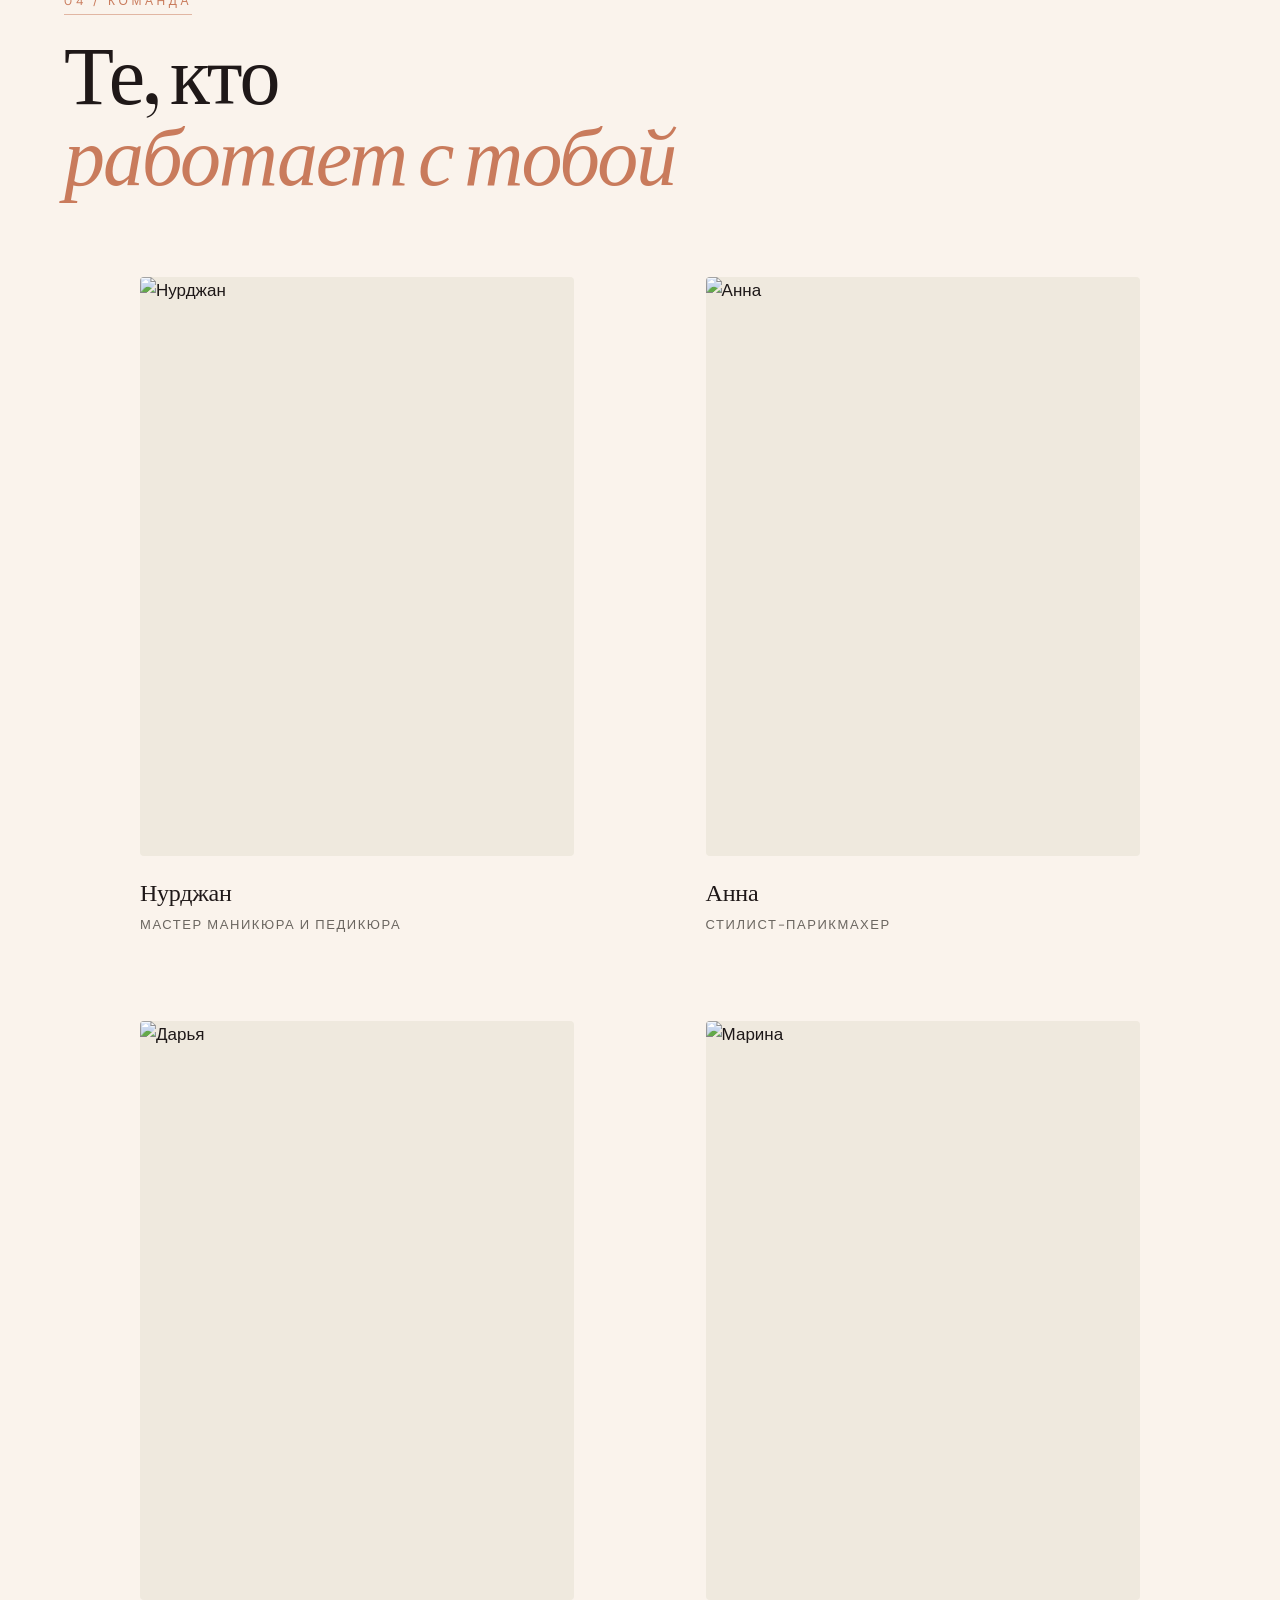
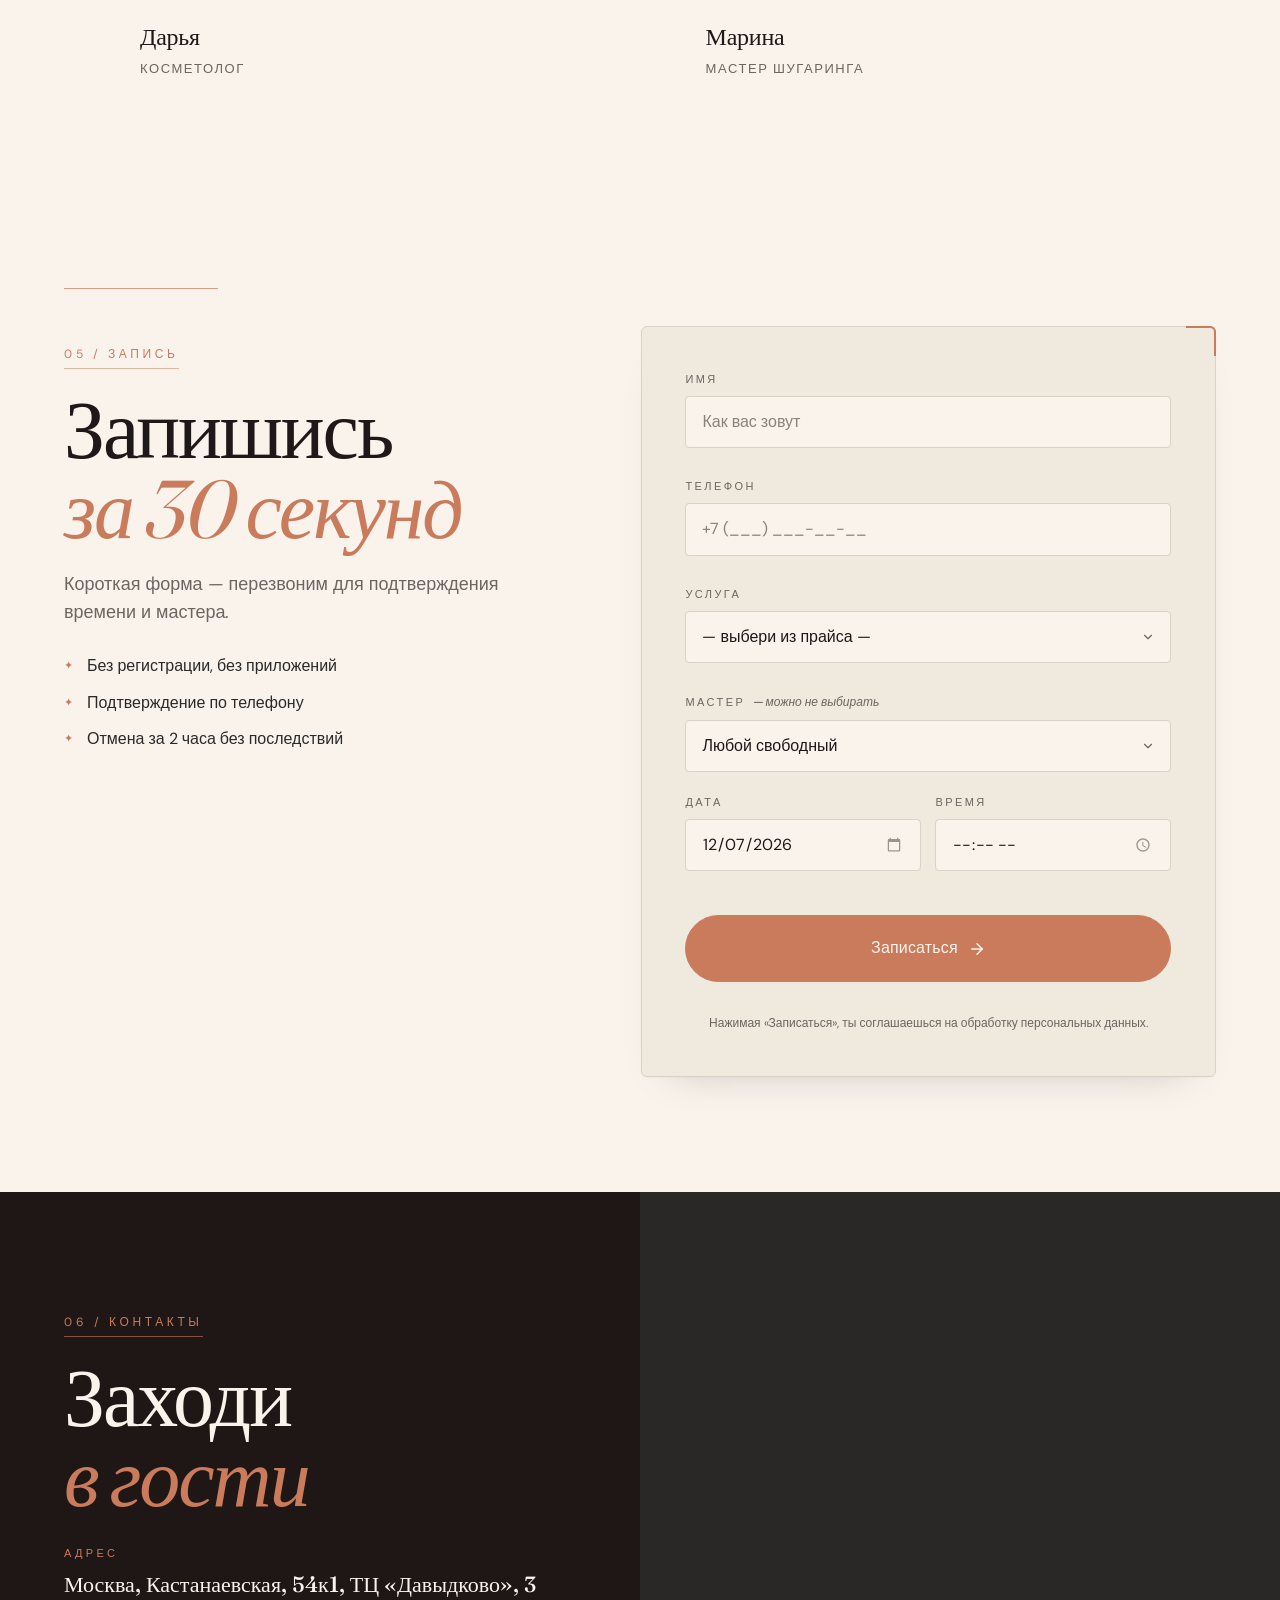
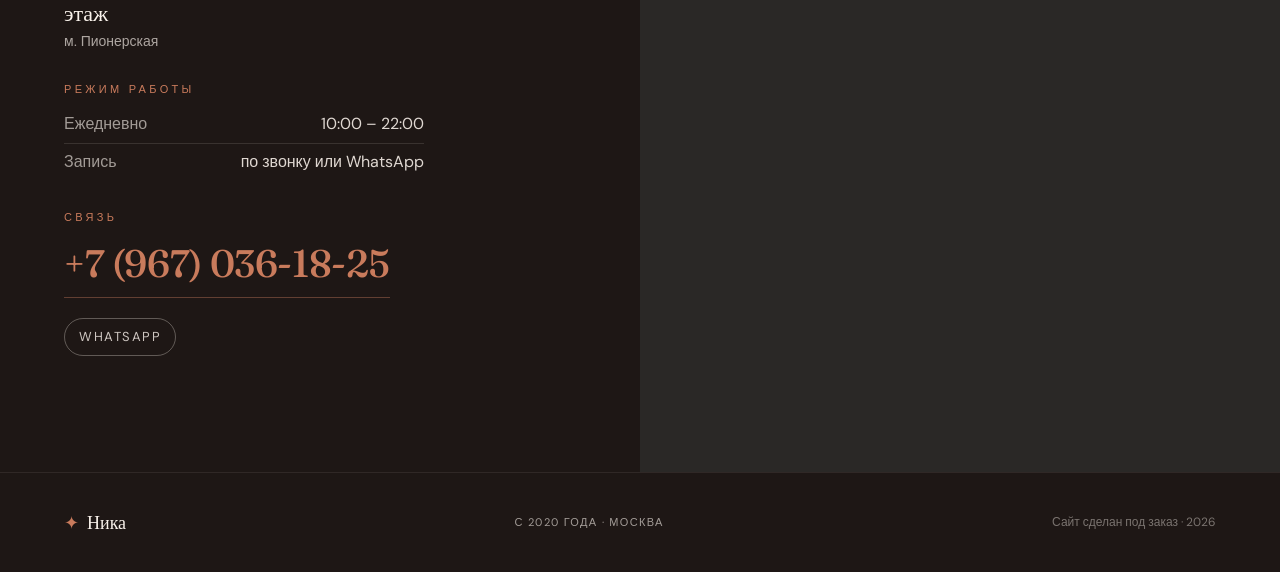
==== commit 54adad98: "Ника: скролл-индикатор → русский «Листайте вниз ↓» горизонтально по центру" ====
--- a/index.html
+++ b/index.html
@@ -13,7 +13,7 @@
     href="https://fonts.googleapis.com/css2?family=Fraunces:opsz,wght@9..144,400;9..144,500;9..144,600;9..144,700&family=DM+Sans:opsz,wght@9..40,400;9..40,500;9..40,600&display=swap"
     rel="stylesheet"
   />
-  <link rel="stylesheet" href="style.css?v=3" />
+  <link rel="stylesheet" href="style.css?v=4" />
 </head>
 <body>
   <!-- Шапка (мини, прилипает к верху) -->
@@ -63,7 +63,7 @@
         <span data-bind="metro">—</span>
       </div>
     </div>
-    <div class="hero__scroll">↓ scroll</div>
+    <div class="hero__scroll">Листайте вниз ↓</div>
   </section>
 
   <!-- УСЛУГИ -->
@@ -274,7 +274,7 @@
     <span class="fab__label">Записаться</span>
   </a>
 
-  <script src="config.js?v=3"></script>
-  <script src="script.js?v=3"></script>
+  <script src="config.js?v=4"></script>
+  <script src="script.js?v=4"></script>
 </body>
 </html>
--- a/style.css
+++ b/style.css
@@ -219,12 +219,15 @@
 .hero__address .dot { margin: 0 10px; opacity: .5; }
 .hero__scroll {
   position: absolute;
-  right: var(--section-px); bottom: clamp(20px, 4vw, 36px);
+  left: 50%; bottom: clamp(20px, 4vw, 36px);
+  transform: translateX(-50%);
   font-size: 11px; letter-spacing: .25em; text-transform: uppercase;
   color: color-mix(in srgb, var(--paper) 60%, transparent);
-  writing-mode: vertical-rl;
-  animation: fadeUp 1s 1s both, bounce 2.6s 2s ease-in-out infinite;
-}
+  animation: scrollFadeUp 1s 1s both, scrollBounce 2.6s 2s ease-in-out infinite;
+  pointer-events: none;
+}
+@keyframes scrollFadeUp { from { opacity: 0; transform: translate(-50%, 24px); } to { opacity: 1; transform: translate(-50%, 0); } }
+@keyframes scrollBounce { 0%, 100% { transform: translate(-50%, 0); } 50% { transform: translate(-50%, 8px); } }
 @keyframes fadeUp { from { opacity: 0; transform: translateY(24px); } to { opacity: 1; transform: none; } }
 @keyframes bounce { 0%, 100% { transform: translateY(0); } 50% { transform: translateY(8px); } }
 
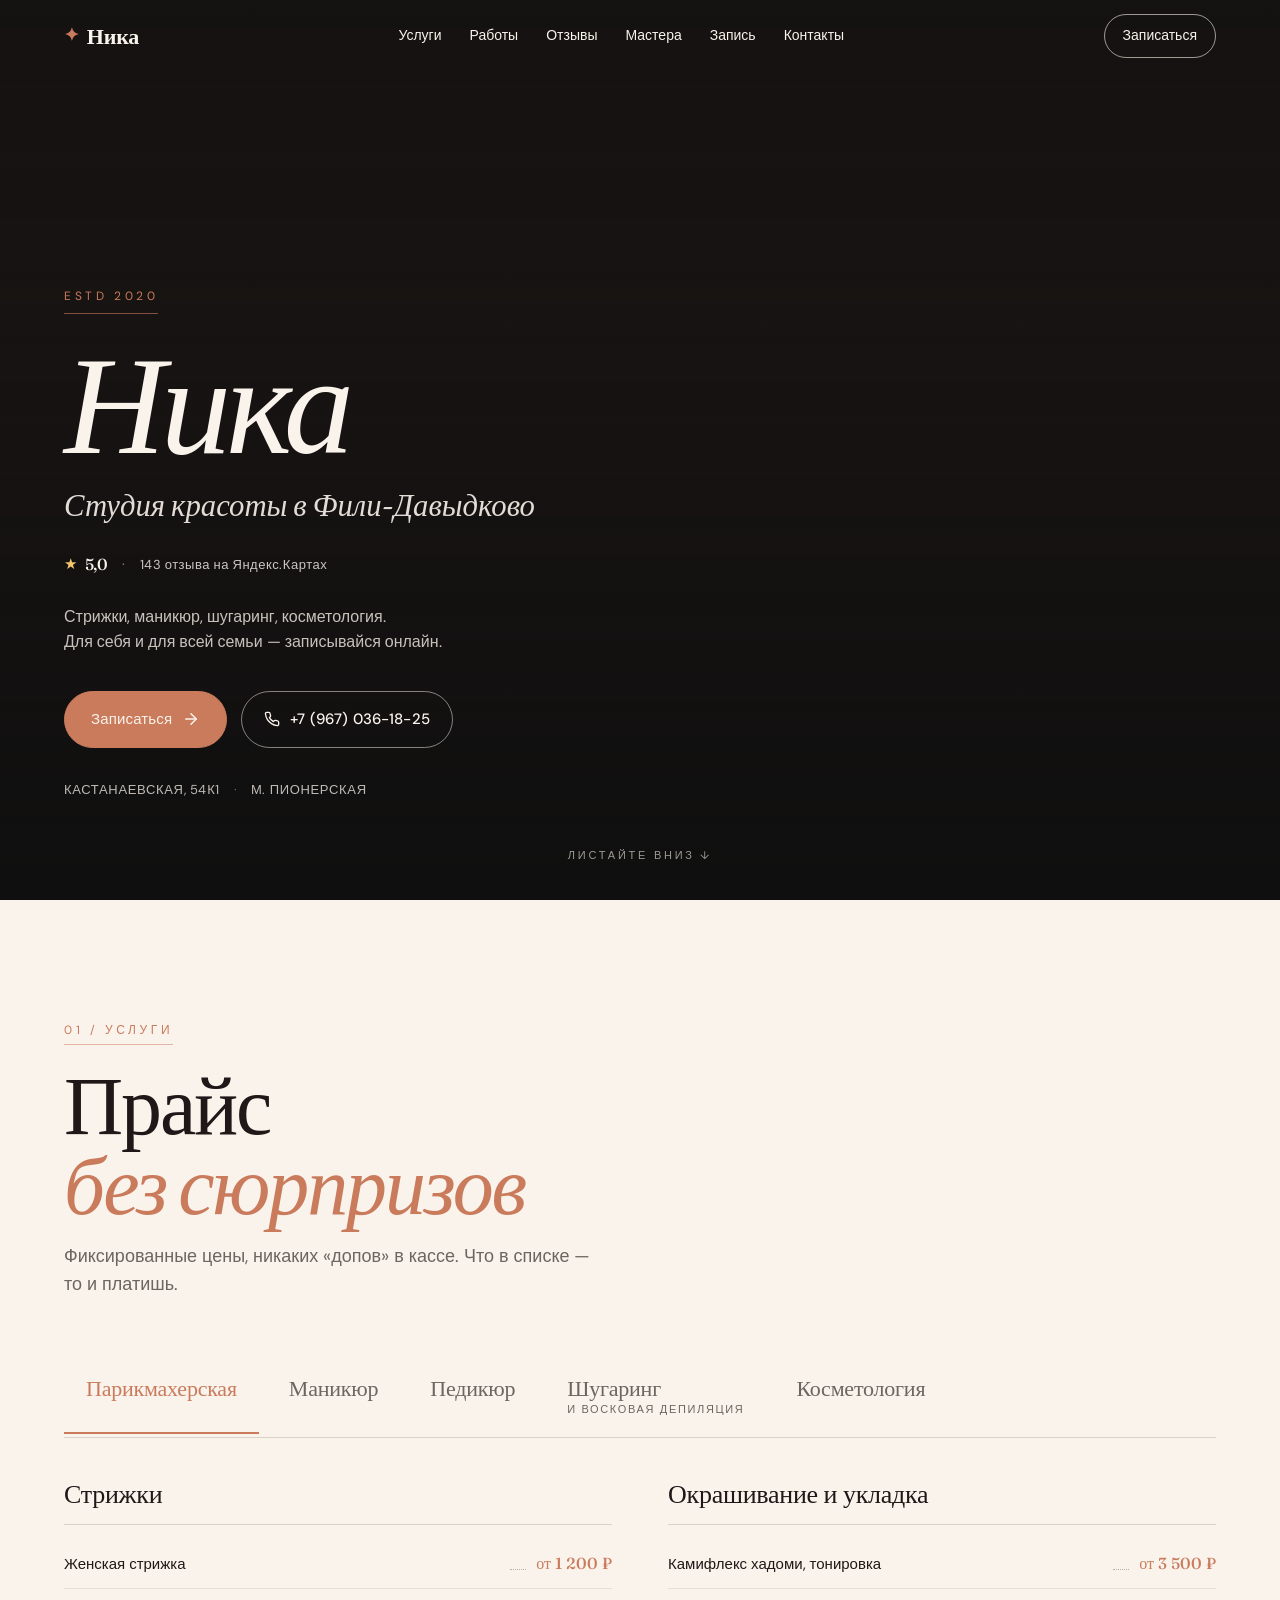
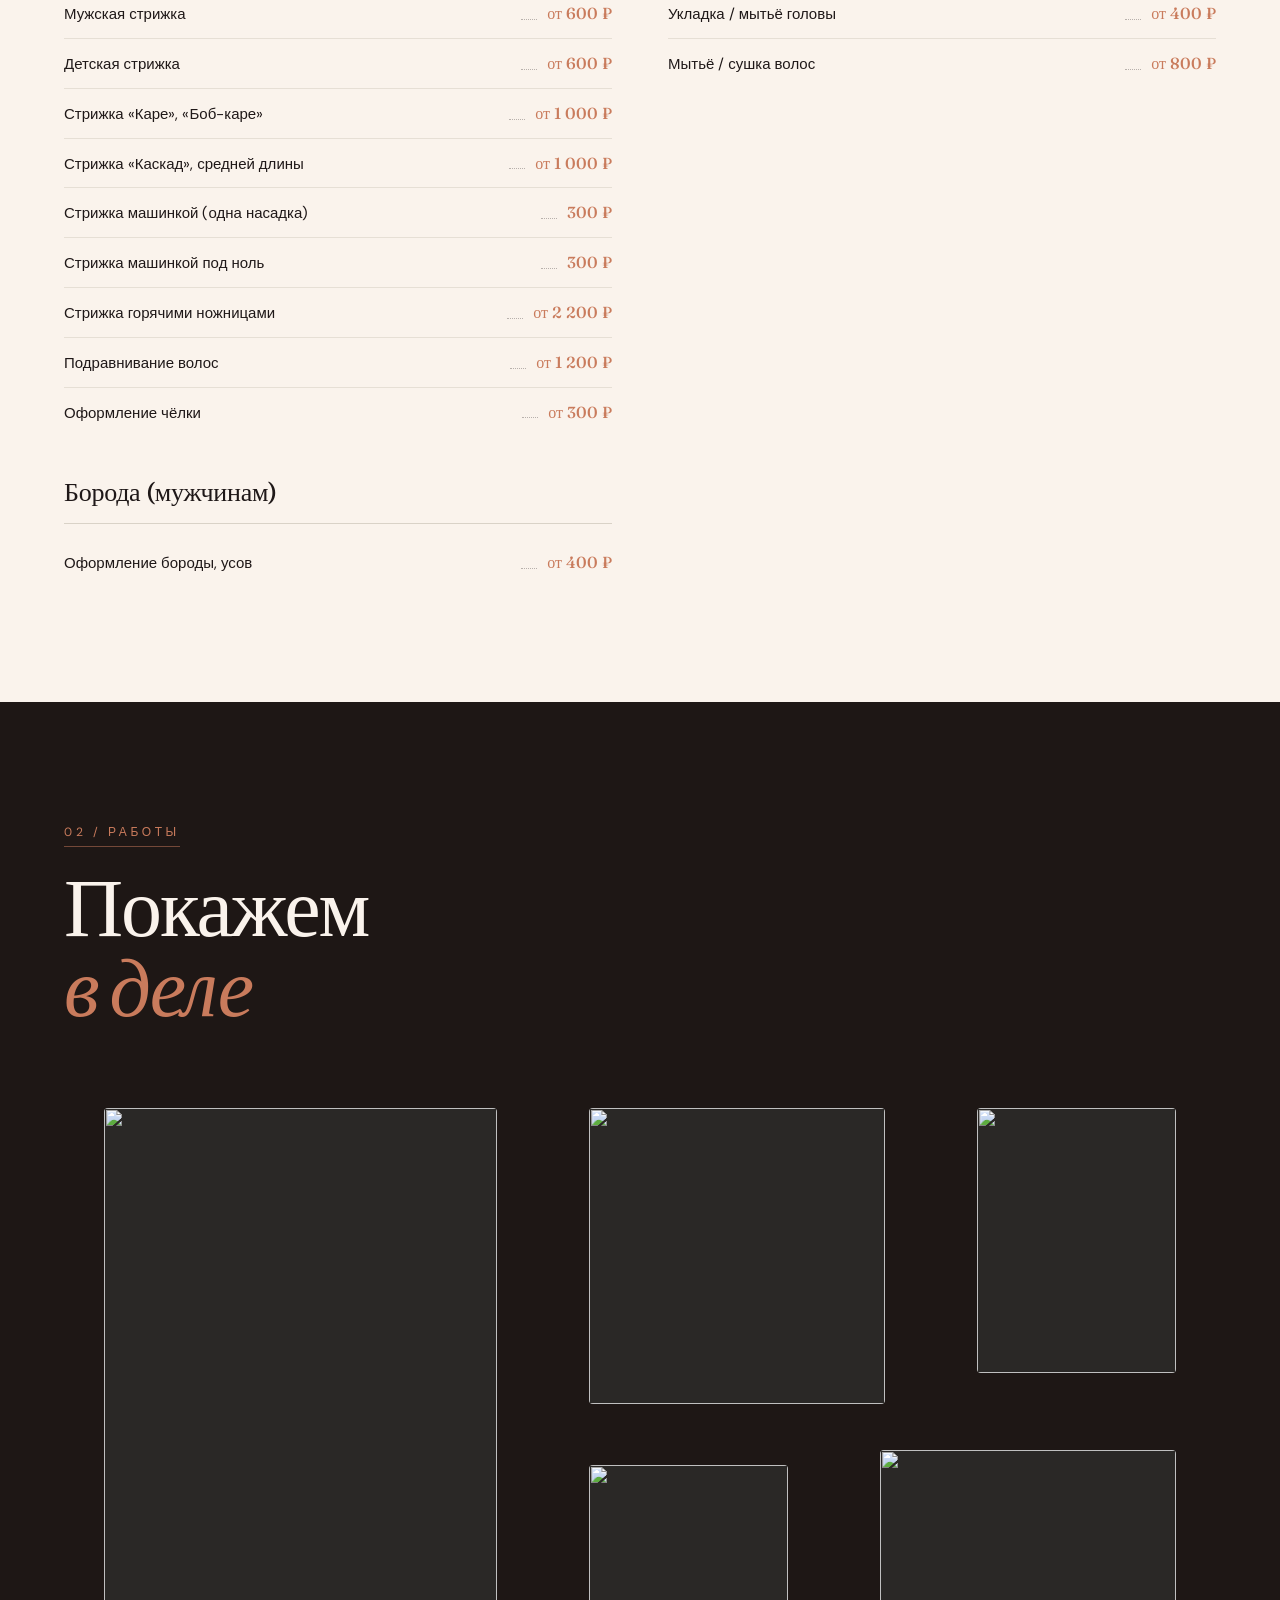
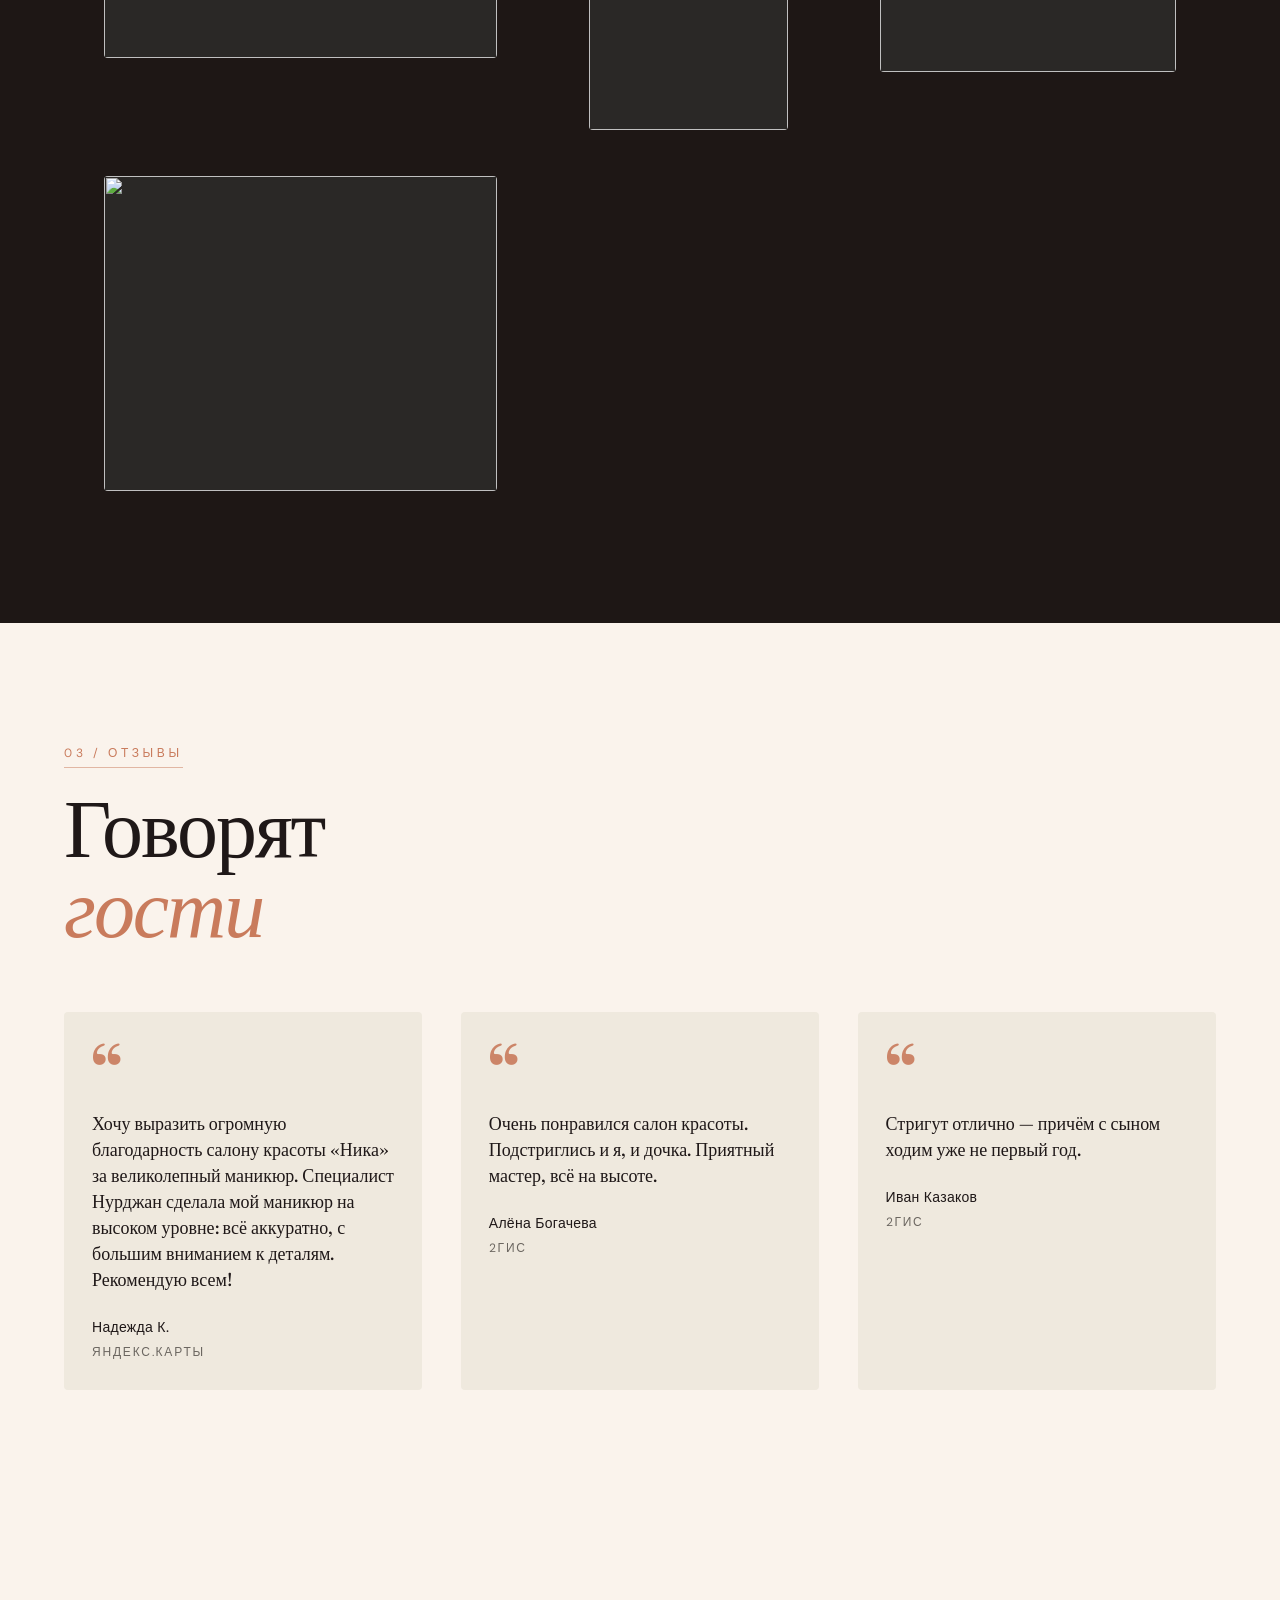
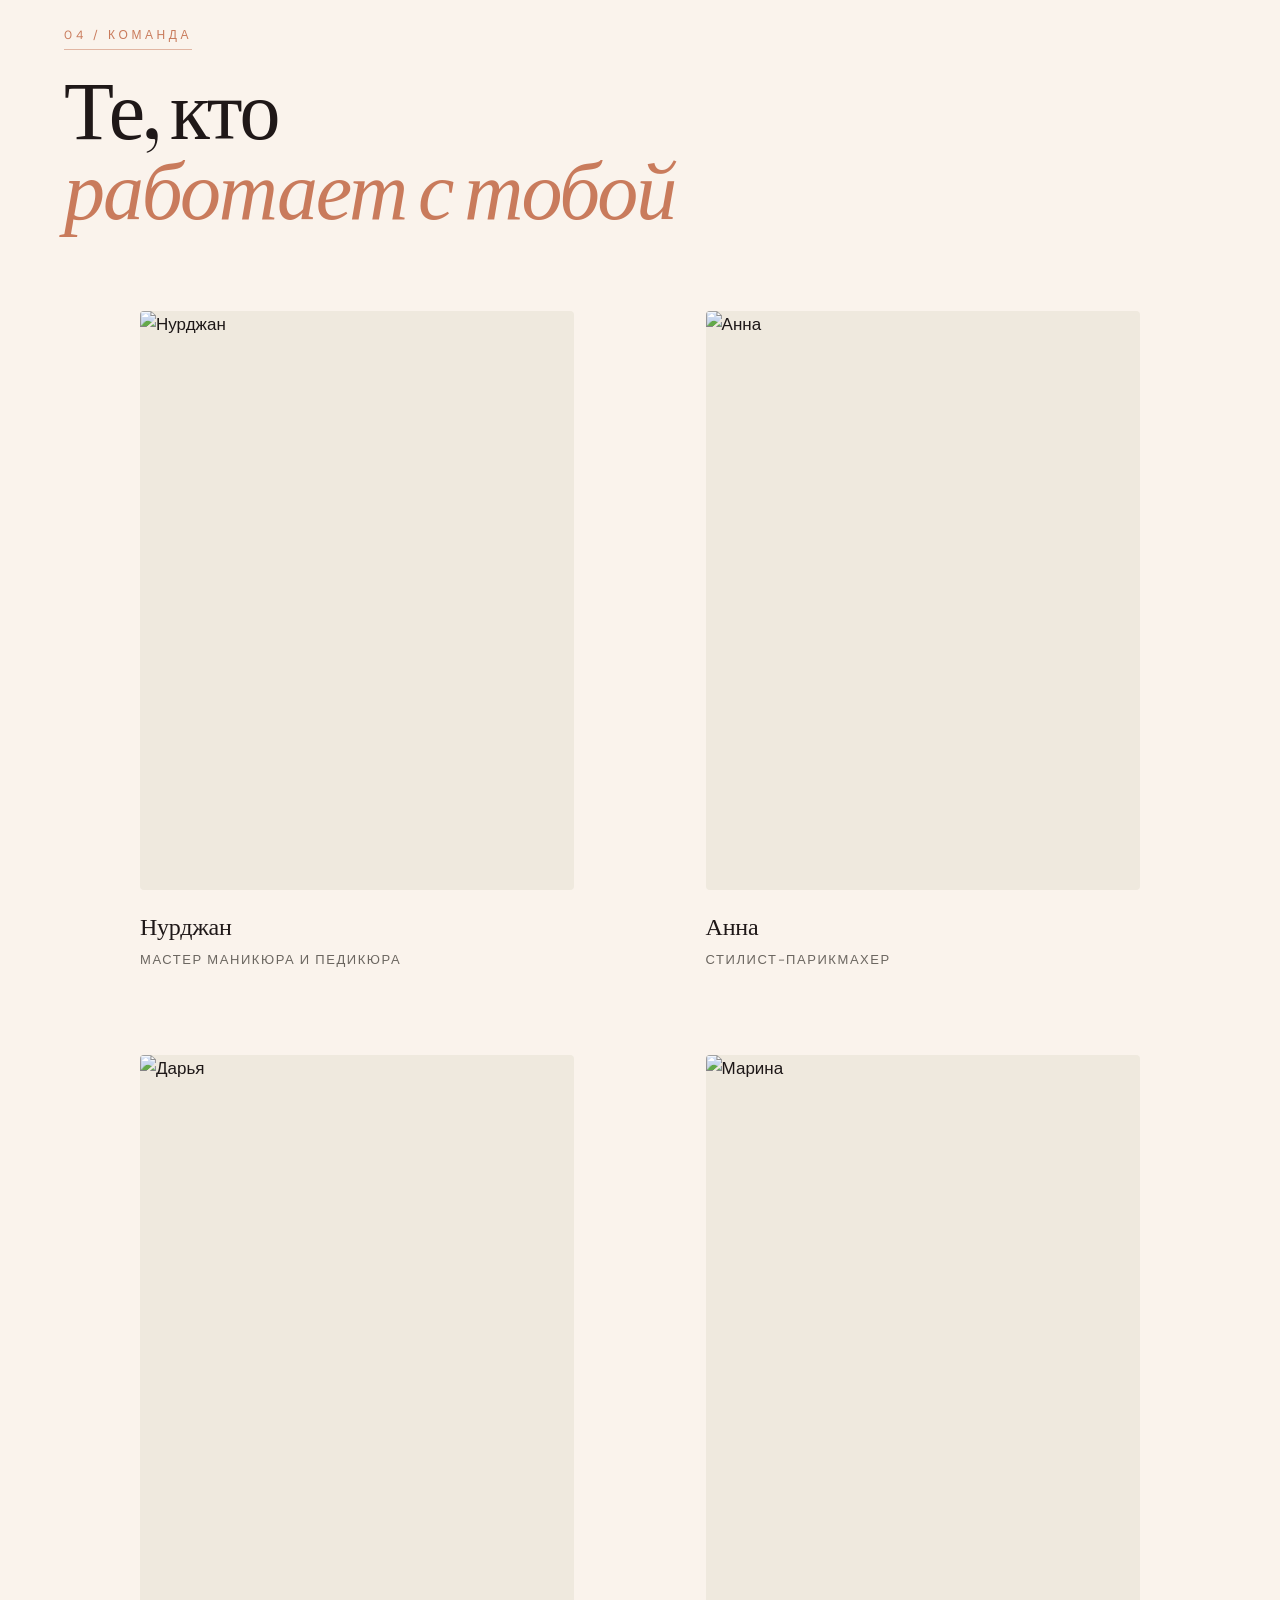
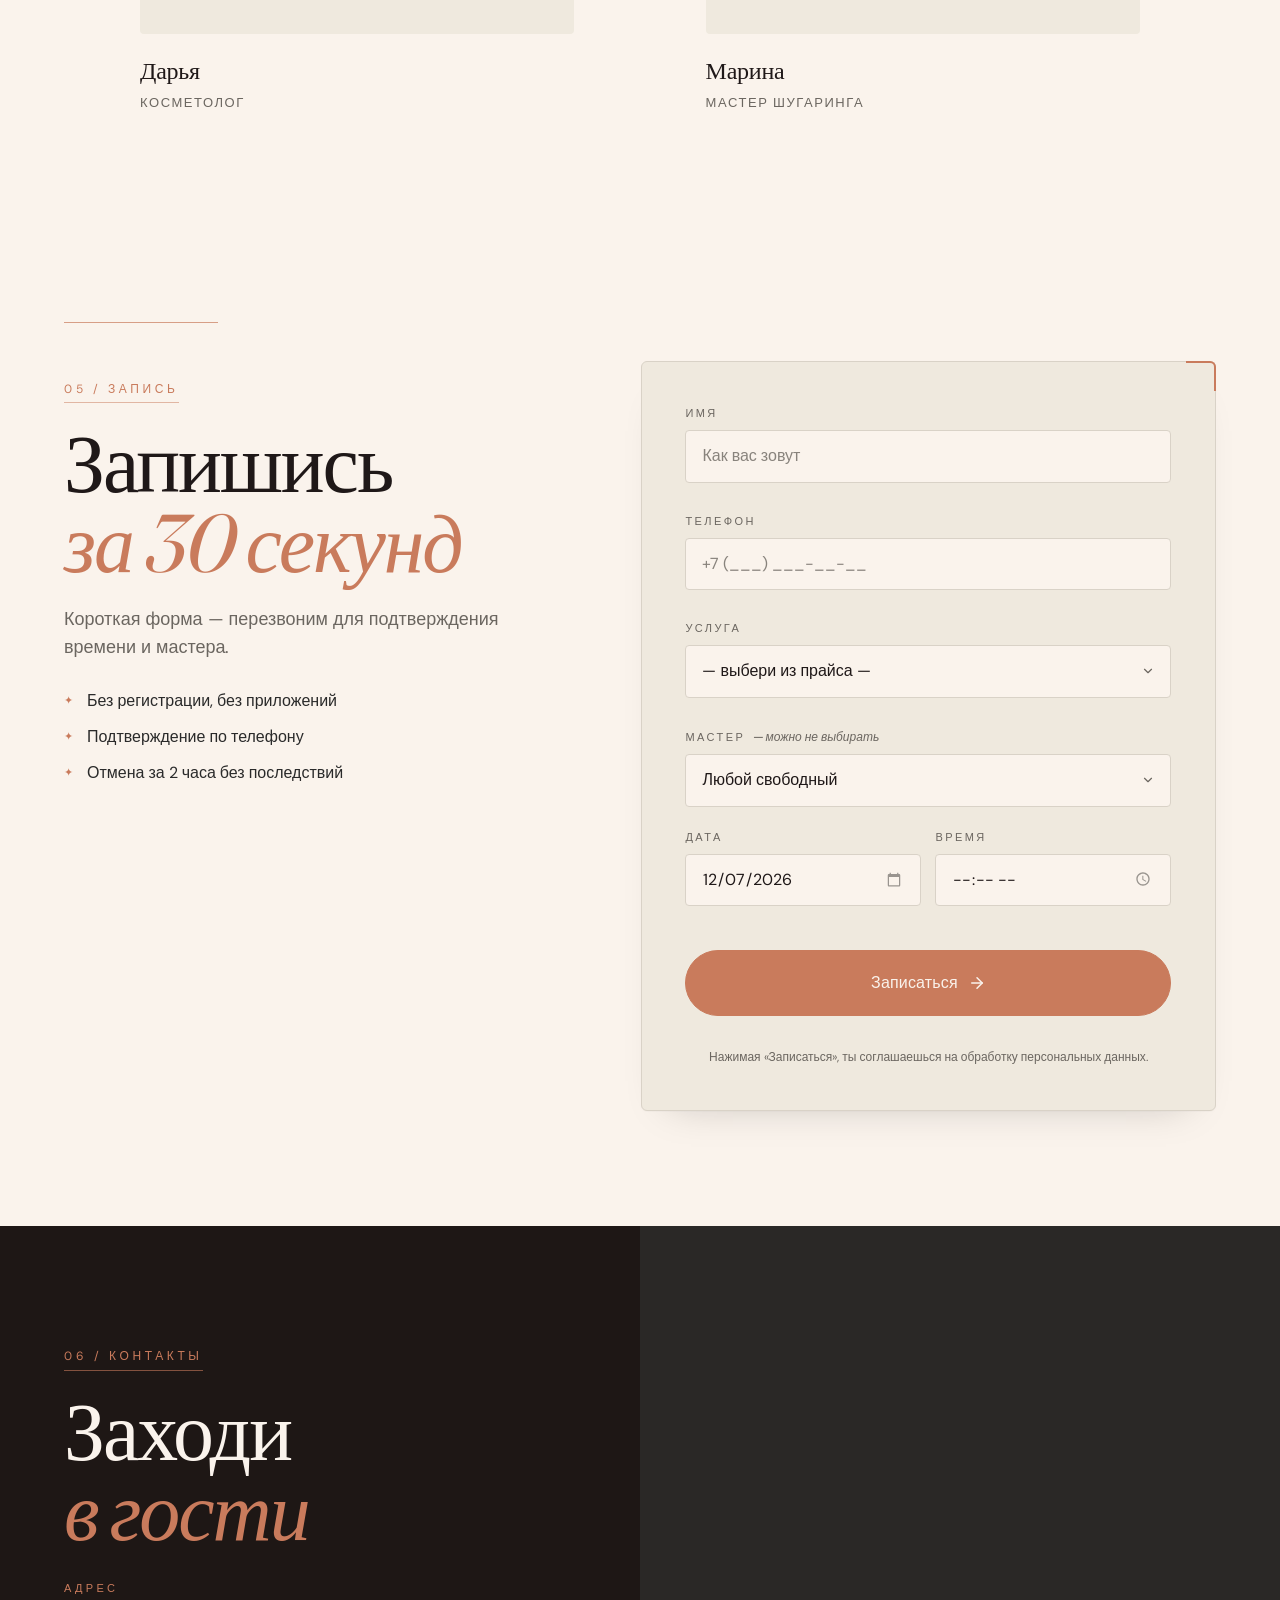
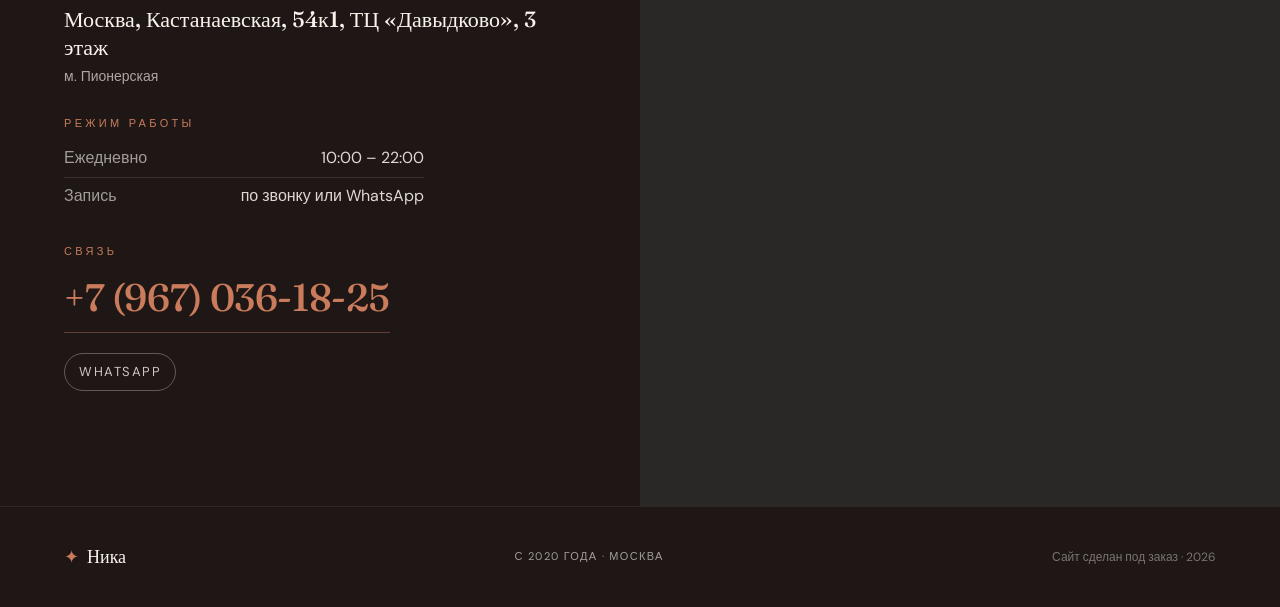
==== commit b2cc29ea: "Ника: кавычка в потоке без курсива (iOS Safari клипал italic)" ====
--- a/index.html
+++ b/index.html
@@ -13,7 +13,7 @@
     href="https://fonts.googleapis.com/css2?family=Fraunces:opsz,wght@9..144,400;9..144,500;9..144,600;9..144,700&family=DM+Sans:opsz,wght@9..40,400;9..40,500;9..40,600&display=swap"
     rel="stylesheet"
   />
-  <link rel="stylesheet" href="style.css?v=4" />
+  <link rel="stylesheet" href="style.css?v=5" />
 </head>
 <body>
   <!-- Шапка (мини, прилипает к верху) -->
@@ -274,7 +274,7 @@
     <span class="fab__label">Записаться</span>
   </a>
 
-  <script src="config.js?v=4"></script>
-  <script src="script.js?v=4"></script>
+  <script src="config.js?v=5"></script>
+  <script src="script.js?v=5"></script>
 </body>
 </html>
--- a/style.css
+++ b/style.css
@@ -431,19 +431,22 @@
 }
 .review {
   position: relative;
-  padding: 32px 28px 28px;
+  padding: 24px 28px 28px;
   background: var(--paper-soft);
   border-radius: 4px;
+  display: flex;
+  flex-direction: column;
 }
 .review__mark {
   font-family: var(--display);
-  font-style: italic;
-  font-size: 92px;
+  font-style: normal;
+  font-weight: 700;
+  font-size: 64px;
   color: var(--accent);
-  line-height: .5;
-  position: absolute;
-  top: 28px; left: 22px;
-  opacity: .85;
+  line-height: 1.1;
+  display: block;
+  margin: 0 0 4px;
+  opacity: .9;
 }
 .review__text {
   font-family: var(--display);
@@ -451,8 +454,7 @@
   font-weight: 400;
   line-height: 1.45;
   color: var(--ink);
-  margin: 32px 0 24px;
-  position: relative;
+  margin: 0 0 24px;
 }
 .review__author {
   font-size: 14px;
